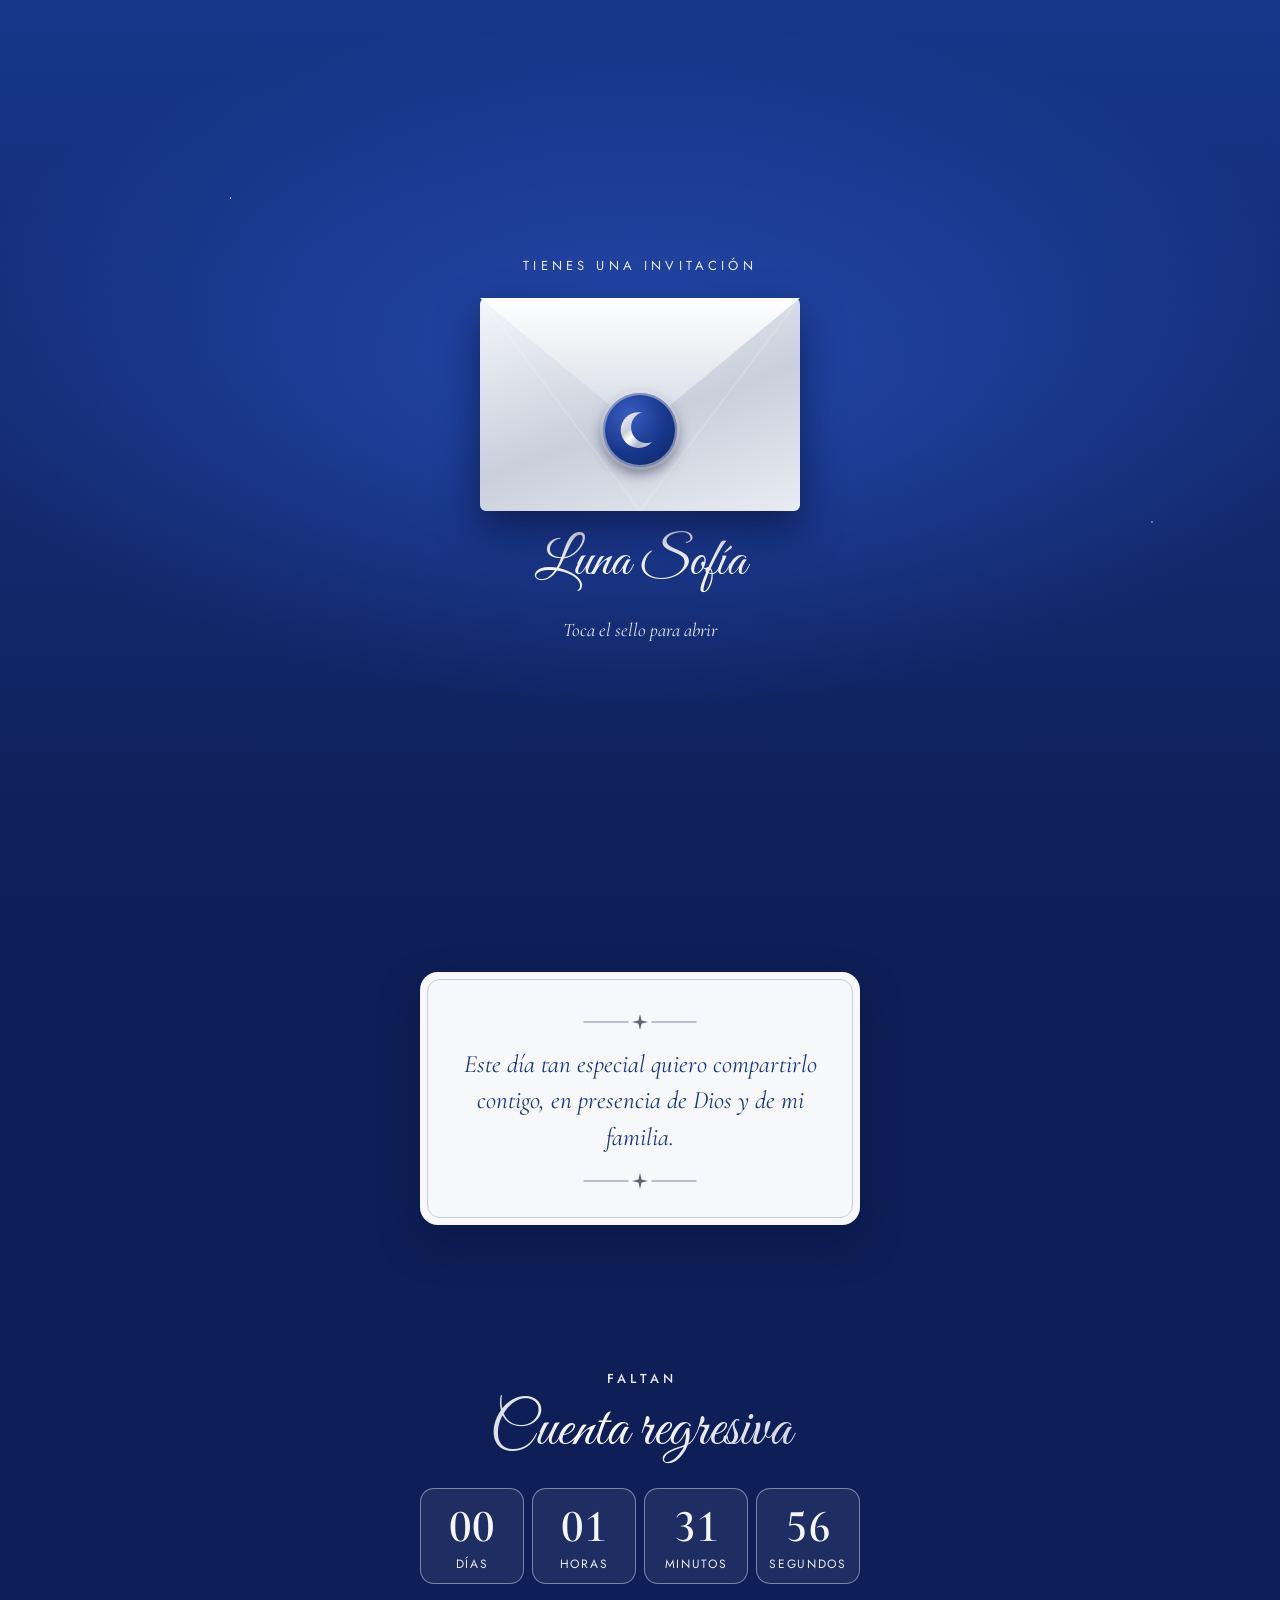
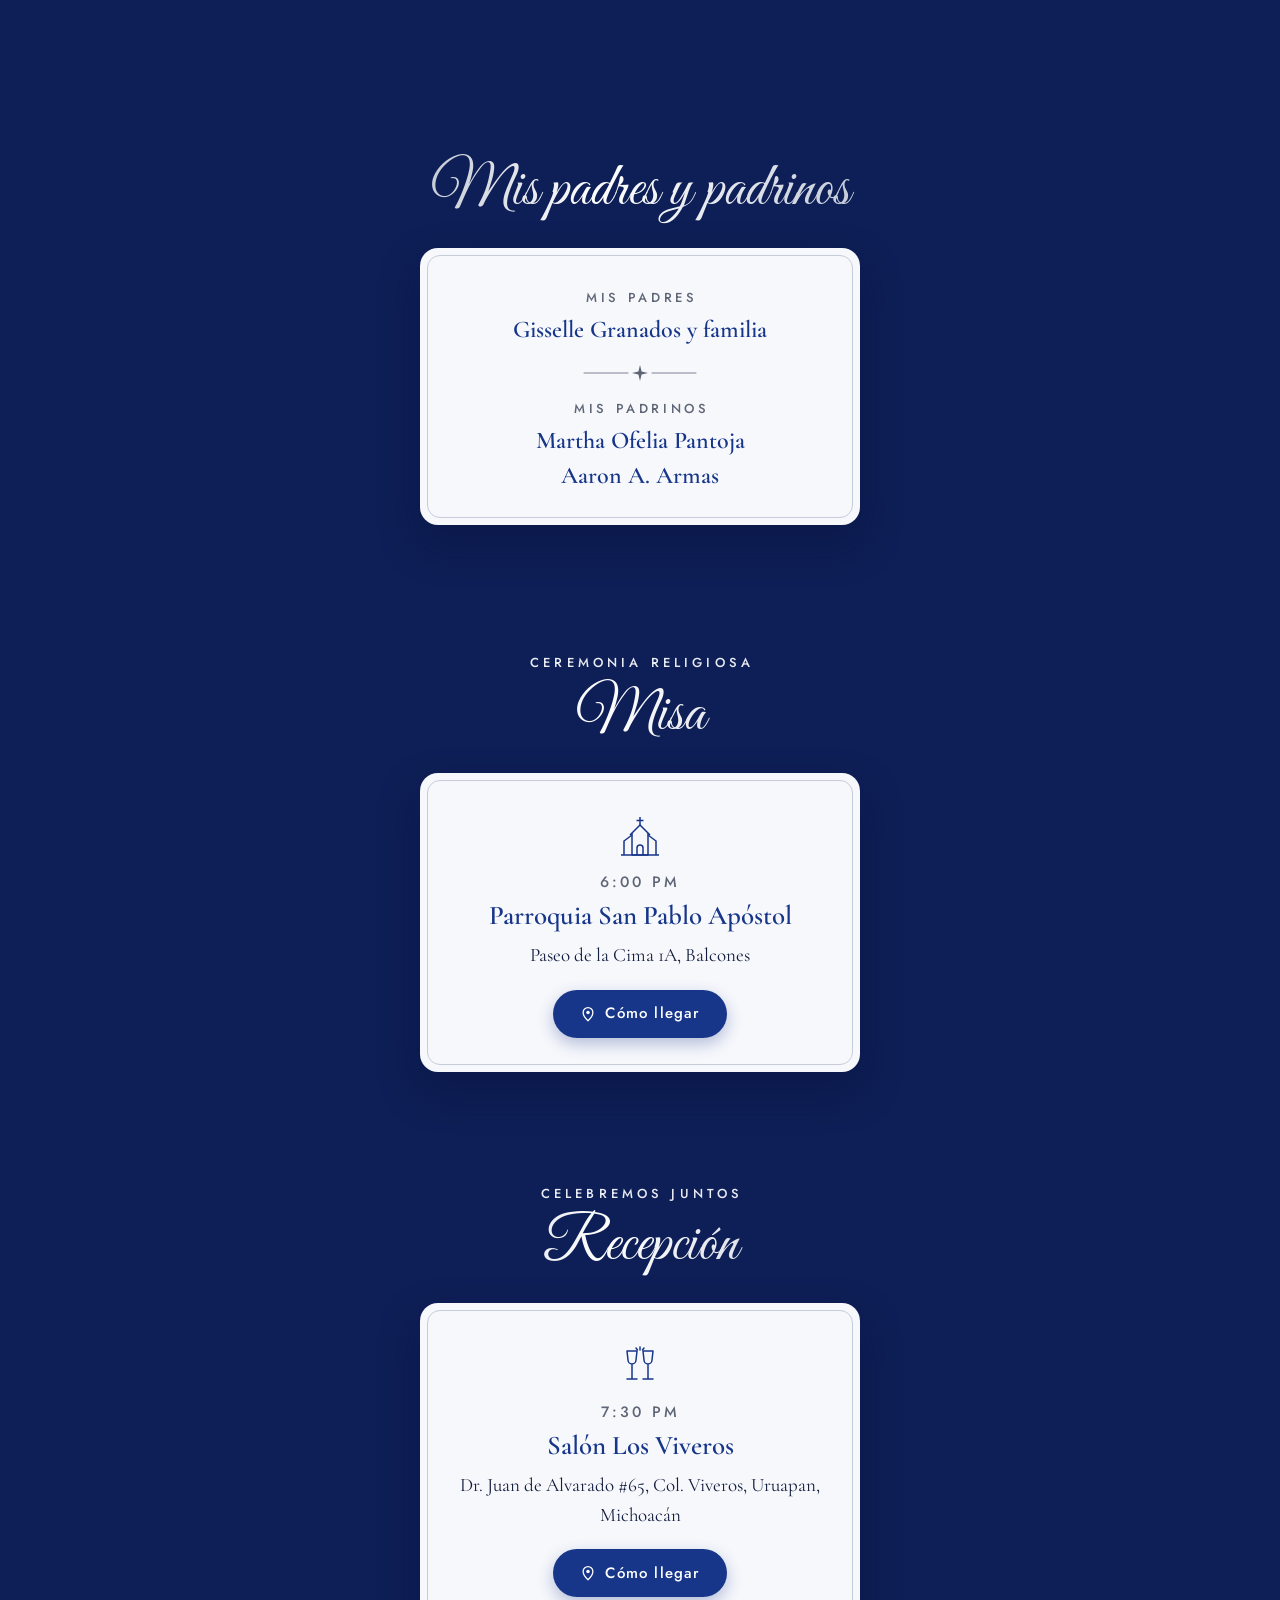
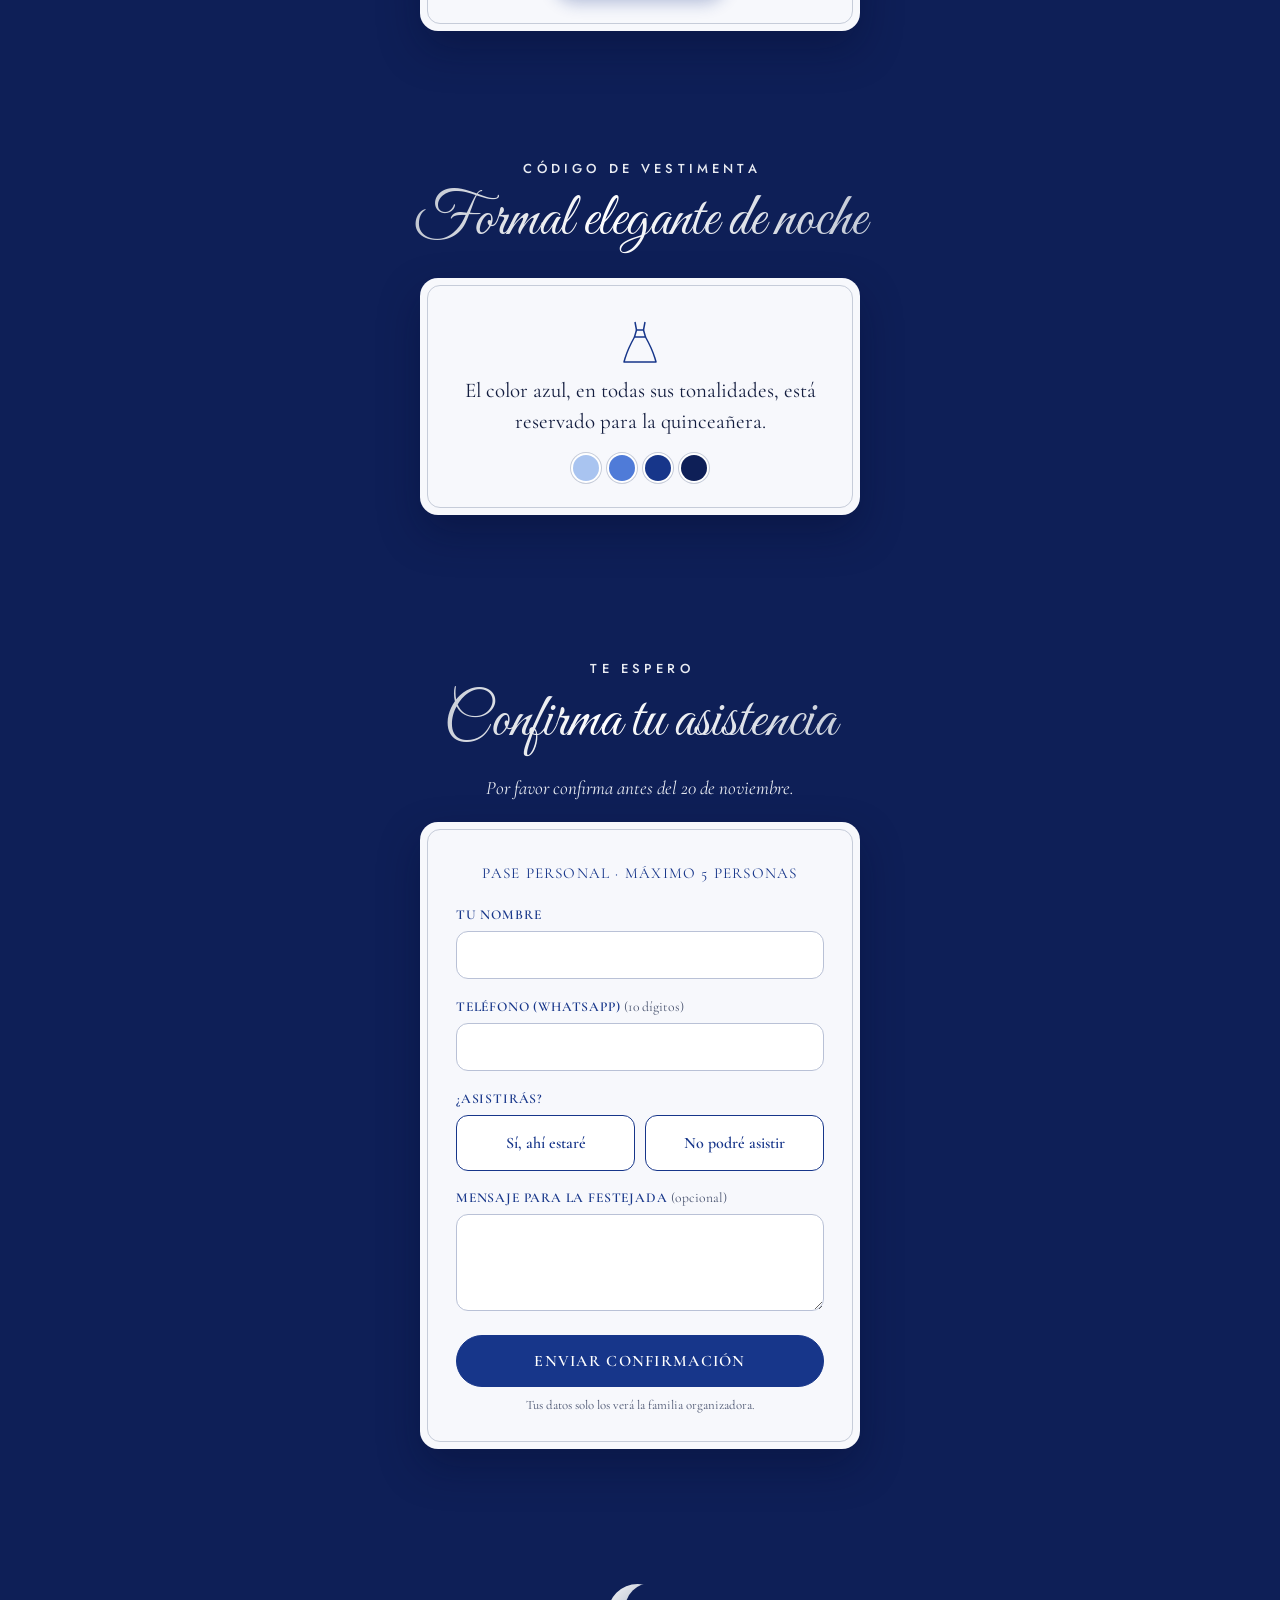
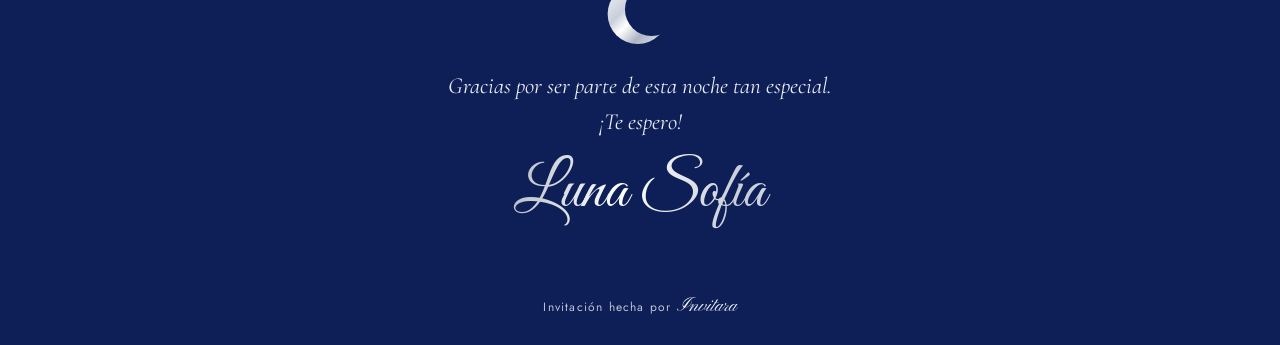
==== index.html @ 73075bc1 "Versión 1 de la invitación de XV de Luna Sofía (portada A · Luna creciente) Co-Authored-By: Claude O" ====
<!DOCTYPE html>
<html lang="es">
<head>
  <meta charset="UTF-8">
  <meta name="viewport" content="width=device-width, initial-scale=1.0, viewport-fit=cover">
  <title>Mis XV años · Luna Sofía</title>
  <meta name="robots" content="noindex, nofollow">
  <meta name="description" content="Estás invitado a celebrar conmigo · Sábado 5 de diciembre de 2026">
  <meta name="theme-color" content="#0E1F57">

  <!-- Vista previa al compartir (WhatsApp / Facebook) -->
  <meta property="og:type" content="website">
  <meta property="og:title" content="Mis XV años · Luna Sofía">
  <meta property="og:description" content="Estás invitado a celebrar conmigo · Sábado 5 de diciembre de 2026">
  <meta property="og:image" content="https://alex10ja1.github.io/xv-luna-sofia/vista-previa.jpg">
  <meta property="og:image:width" content="1200">
  <meta property="og:image:height" content="630">
  <meta property="og:url" content="https://alex10ja1.github.io/xv-luna-sofia/">
  <meta property="og:locale" content="es_MX">
  <meta name="twitter:card" content="summary_large_image">

  <link rel="icon" type="image/svg+xml" href="assets/img/favicon.svg">
  <link rel="preload" href="assets/fuentes/great-vibes-latin-400-normal.woff2" as="font" type="font/woff2" crossorigin>
  <link rel="preload" href="assets/fuentes/cormorant-garamond-latin-500-normal.woff2" as="font" type="font/woff2" crossorigin>
  <link rel="stylesheet" href="assets/css/estilos.css?v=1">
  <link rel="stylesheet" href="assets/css/confirmacion.css?v=1">
</head>
<body class="sobre-cerrado">

  <!-- Cielo: fondo fijo con estrellitas -->
  <div class="cielo" aria-hidden="true"></div>

  <!-- ============== 1. SOBRE DE APERTURA ============== -->
  <div class="sobre" id="sobre" role="dialog" aria-modal="true" aria-label="Invitación cerrada">
    <div class="sobre__destellos" aria-hidden="true"></div>
    <p class="sobre__para">Tienes una invitación</p>
    <button class="sobre__cuerpo" id="abrir-sobre" type="button" aria-label="Abrir la invitación">
      <span class="sobre__fondo" aria-hidden="true"></span>
      <span class="sobre__solapa" aria-hidden="true"></span>
      <span class="sobre__sello" aria-hidden="true">
        <svg viewBox="0 0 64 64"><use href="#icono-luna"/></svg>
      </span>
    </button>
    <p class="sobre__nombre">Luna Sofía</p>
    <p class="sobre__accion">Toca el sello para abrir</p>
  </div>

  <!-- Botón de música (solo aparece si existe musica/cancion.mp3) -->
  <button class="boton-musica" id="boton-musica" type="button" aria-label="Pausar música" hidden>
    <svg class="icono-nota" viewBox="0 0 24 24" aria-hidden="true"><path d="M9 18.5a2.5 2.5 0 1 1-2-2.45V5.5l11-2v12a2.5 2.5 0 1 1-2-2.45V7.1l-7 1.3v10.1z" fill="currentColor"/></svg>
    <svg class="icono-silencio" viewBox="0 0 24 24" aria-hidden="true"><path d="M4 4l16 16" stroke="currentColor" stroke-width="2" stroke-linecap="round"/></svg>
  </button>
  <audio id="audio" preload="none" loop></audio>

  <main>

    <!-- ============== 2. PORTADA ============== -->
    <section class="portada" id="portada" aria-label="Portada">
      <div class="portada__arco">
        <div class="portada__estrellas" aria-hidden="true">
          <i style="--x:12%;--y:8%;--t:9px;--d:0s"></i>
          <i style="--x:78%;--y:12%;--t:14px;--d:1.2s"></i>
          <i style="--x:84%;--y:18%;--t:18px;--d:2.4s"></i>
          <i style="--x:22%;--y:21%;--t:12px;--d:.6s"></i>
          <i style="--x:88%;--y:27%;--t:11px;--d:3s"></i>
          <i style="--x:70%;--y:32%;--t:13px;--d:1.8s"></i>
          <i style="--x:6%;--y:36%;--t:10px;--d:2.1s"></i>
          <i style="--x:19%;--y:44%;--t:12px;--d:.3s"></i>
          <i style="--x:88%;--y:56%;--t:11px;--d:2.7s"></i>
          <i style="--x:9%;--y:66%;--t:10px;--d:1.5s"></i>
          <i style="--x:91%;--y:72%;--t:15px;--d:.9s"></i>
          <i style="--x:86%;--y:77%;--t:10px;--d:3.3s"></i>
          <i style="--x:46%;--y:92%;--t:13px;--d:2s"></i>
        </div>

        <div class="portada__luna" aria-hidden="true">
          <span class="portada__halo"></span>
          <svg viewBox="0 0 64 64"><use href="#icono-luna"/></svg>
        </div>

        <p class="portada__etiqueta" data-config="portada.etiqueta">Mis XV años</p>
        <p class="portada__xv plata" data-config="portada.numero" aria-hidden="true">XV</p>
        <h1 class="portada__nombre plata" data-config="portada.nombre">Luna Sofía</h1>
        <span class="linea-plata" aria-hidden="true"></span>
        <p class="portada__fecha" data-config="portada.fechaTexto">Sábado 5 de diciembre · 2026</p>
        <p class="portada__ciudad" data-config="portada.ciudad">Uruapan, Michoacán</p>
      </div>
      <a class="portada__bajar" href="#frase" aria-label="Ver más">
        <svg viewBox="0 0 24 24" aria-hidden="true"><path d="M6 9l6 6 6-6" fill="none" stroke="currentColor" stroke-width="1.6" stroke-linecap="round"/></svg>
      </a>
    </section>

    <!-- ============== 3. FRASE ============== -->
    <section class="seccion" id="frase" aria-label="Frase">
      <div class="tarjeta tarjeta--frase revelar">
        <svg class="adorno" viewBox="0 0 120 20" aria-hidden="true"><use href="#adorno-linea"/></svg>
        <blockquote class="frase" data-config="frase">Este día tan especial quiero compartirlo contigo, en presencia de Dios y de mi familia.</blockquote>
        <svg class="adorno adorno--abajo" viewBox="0 0 120 20" aria-hidden="true"><use href="#adorno-linea"/></svg>
      </div>
    </section>

    <!-- ============== 4. CUENTA REGRESIVA ============== -->
    <section class="seccion" id="cuenta-regresiva" aria-labelledby="titulo-cuenta">
      <p class="seccion__etiqueta revelar">Faltan</p>
      <h2 class="seccion__titulo plata revelar" id="titulo-cuenta">Cuenta regresiva</h2>
      <div class="contador revelar" id="contador" role="timer" aria-live="off">
        <div class="contador__caja"><span class="contador__numero" id="c-dias">--</span><span class="contador__texto">días</span></div>
        <div class="contador__caja"><span class="contador__numero" id="c-horas">--</span><span class="contador__texto">horas</span></div>
        <div class="contador__caja"><span class="contador__numero" id="c-minutos">--</span><span class="contador__texto">minutos</span></div>
        <div class="contador__caja"><span class="contador__numero" id="c-segundos">--</span><span class="contador__texto">segundos</span></div>
      </div>
      <p class="contador__fin" id="contador-fin" data-config="cuentaRegresiva.textoTerminada" hidden>¡Hoy es el gran día!</p>
    </section>

    <!-- ============== 5. MIS PADRES Y PADRINOS ============== -->
    <section class="seccion" id="familia" aria-labelledby="titulo-familia">
      <p class="seccion__etiqueta revelar">Con la bendición de</p>
      <h2 class="seccion__titulo plata revelar" id="titulo-familia">Mis padres y padrinos</h2>
      <div class="tarjeta revelar">
        <h3 class="tarjeta__subtitulo">Mis padres</h3>
        <p class="tarjeta__nombre" data-config="familia.padres">Gisselle Granados y familia</p>
        <svg class="adorno adorno--chico" viewBox="0 0 120 20" aria-hidden="true"><use href="#adorno-linea"/></svg>
        <h3 class="tarjeta__subtitulo">Mis padrinos</h3>
        <ul class="tarjeta__lista" id="lista-padrinos">
          <li class="tarjeta__nombre">Martha Ofelia Pantoja</li>
          <li class="tarjeta__nombre">Aaron A. Armas</li>
        </ul>
      </div>
    </section>

    <!-- ============== 6. MISA ============== -->
    <section class="seccion" id="misa" aria-labelledby="titulo-misa">
      <p class="seccion__etiqueta revelar">Ceremonia religiosa</p>
      <h2 class="seccion__titulo plata revelar" id="titulo-misa" data-config="misa.titulo">Misa</h2>
      <div class="tarjeta tarjeta--lugar revelar">
        <svg class="tarjeta__icono" viewBox="0 0 48 48" aria-hidden="true"><use href="#icono-iglesia"/></svg>
        <p class="tarjeta__hora" data-config="misa.hora">6:00 pm</p>
        <h3 class="tarjeta__lugar" data-config="misa.lugar">Parroquia San Pablo Apóstol</h3>
        <p class="tarjeta__direccion" data-config="misa.direccion">Paseo de la Cima 1A, Balcones</p>
        <a class="boton" data-config="misa.mapa" data-config-attr="href" href="#" target="_blank" rel="noopener noreferrer">
          <svg viewBox="0 0 24 24" aria-hidden="true"><use href="#icono-mapa"/></svg>Cómo llegar
        </a>
      </div>
    </section>

    <!-- ============== 7. RECEPCIÓN ============== -->
    <section class="seccion" id="recepcion" aria-labelledby="titulo-recepcion">
      <p class="seccion__etiqueta revelar">Celebremos juntos</p>
      <h2 class="seccion__titulo plata revelar" id="titulo-recepcion" data-config="recepcion.titulo">Recepción</h2>
      <div class="tarjeta tarjeta--lugar revelar">
        <svg class="tarjeta__icono" viewBox="0 0 48 48" aria-hidden="true"><use href="#icono-copas"/></svg>
        <p class="tarjeta__hora" data-config="recepcion.hora">7:30 pm</p>
        <h3 class="tarjeta__lugar" data-config="recepcion.lugar">Salón Los Viveros</h3>
        <p class="tarjeta__direccion" data-config="recepcion.direccion">Dr. Juan de Alvarado #65, Col. Viveros, Uruapan, Michoacán</p>
        <a class="boton" data-config="recepcion.mapa" data-config-attr="href" href="#" target="_blank" rel="noopener noreferrer">
          <svg viewBox="0 0 24 24" aria-hidden="true"><use href="#icono-mapa"/></svg>Cómo llegar
        </a>
      </div>
    </section>

    <!-- ============== 8. CÓDIGO DE VESTIMENTA ============== -->
    <section class="seccion" id="vestimenta" aria-labelledby="titulo-vestimenta">
      <p class="seccion__etiqueta revelar">Código de vestimenta</p>
      <h2 class="seccion__titulo plata revelar" id="titulo-vestimenta" data-config="vestimenta.codigo">Formal elegante de noche</h2>
      <div class="tarjeta revelar">
        <svg class="tarjeta__icono" viewBox="0 0 48 48" aria-hidden="true"><use href="#icono-vestido"/></svg>
        <p class="tarjeta__texto" data-config="vestimenta.nota">El color azul, en todas sus tonalidades, está reservado para la quinceañera.</p>
        <div class="muestra-azul" aria-hidden="true"><i></i><i></i><i></i><i></i></div>
      </div>
    </section>

    <!-- ============== 9. GALERÍA (oculta hasta tener fotos) ============== -->
    <section class="seccion" id="galeria" aria-labelledby="titulo-galeria" hidden>
      <p class="seccion__etiqueta revelar">Momentos</p>
      <h2 class="seccion__titulo plata revelar" id="titulo-galeria">Mi galería</h2>
      <div class="galeria" id="galeria-fotos"></div>
    </section>

    <!-- ============== 10. MESA DE REGALOS (oculta hasta tener datos) ============== -->
    <section class="seccion" id="regalos" aria-labelledby="titulo-regalos" hidden>
      <p class="seccion__etiqueta revelar">Un detalle</p>
      <h2 class="seccion__titulo plata revelar" id="titulo-regalos">Mesa de regalos</h2>
      <div class="tarjeta revelar">
        <svg class="tarjeta__icono" viewBox="0 0 48 48" aria-hidden="true"><use href="#icono-regalo"/></svg>
        <p class="tarjeta__texto" data-config="mesaRegalos.texto"></p>
        <h3 class="tarjeta__lugar" data-config="mesaRegalos.tienda"></h3>
        <p class="tarjeta__direccion" id="regalos-evento" hidden>Número de evento: <strong data-config="mesaRegalos.numeroEvento"></strong></p>
        <a class="boton" id="regalos-enlace" href="#" target="_blank" rel="noopener noreferrer">Ver mesa de regalos</a>
      </div>
    </section>

    <!-- ============== 11. CONFIRMA TU ASISTENCIA ============== -->
    <section class="seccion" id="confirmacion" aria-labelledby="titulo-confirmacion">
      <p class="seccion__etiqueta revelar">Te espero</p>
      <h2 class="seccion__titulo plata revelar" id="titulo-confirmacion">Confirma tu asistencia</h2>
      <p class="seccion__nota revelar" id="nota-fecha-limite">Por favor confirma antes del 20 de noviembre.</p>
      <div class="tarjeta tarjeta--formulario revelar" data-confirmacion-formulario></div>
    </section>

    <!-- ============== 12. CIERRE ============== -->
    <section class="cierre" id="cierre" aria-label="Agradecimiento">
      <div class="cierre__luna" aria-hidden="true"><svg viewBox="0 0 64 64"><use href="#icono-luna"/></svg></div>
      <p class="cierre__frase revelar" data-config="cierre.frase">Gracias por ser parte de esta noche tan especial. ¡Te espero!</p>
      <p class="cierre__firma plata revelar" data-config="cierre.firma">Luna Sofía</p>
    </section>
  </main>

  <footer class="pie">Invitación hecha por <span class="pie__marca">Invitara</span></footer>

  <!-- Visor de fotos -->
  <div class="visor" id="visor" role="dialog" aria-modal="true" aria-label="Foto ampliada" hidden>
    <button class="visor__boton visor__cerrar" id="visor-cerrar" type="button" aria-label="Cerrar">×</button>
    <button class="visor__boton visor__anterior" id="visor-anterior" type="button" aria-label="Foto anterior">‹</button>
    <img class="visor__img" id="visor-img" src="data:," alt="">
    <button class="visor__boton visor__siguiente" id="visor-siguiente" type="button" aria-label="Foto siguiente">›</button>
    <p class="visor__contador" id="visor-contador"></p>
  </div>

  <!-- Íconos y adornos (se reutilizan con <use>) -->
  <svg width="0" height="0" style="position:absolute" aria-hidden="true">
    <defs>
      <linearGradient id="grad-plata" x1="0" y1="0" x2="1" y2="1">
        <stop offset="0" stop-color="#F7F8FB"/>
        <stop offset=".35" stop-color="#C9CED9"/>
        <stop offset=".5" stop-color="#FFFFFF"/>
        <stop offset=".7" stop-color="#AEB5C3"/>
        <stop offset="1" stop-color="#E8EBF1"/>
      </linearGradient>
      <mask id="mascara-luna">
        <rect width="64" height="64" fill="#fff"/>
        <circle cx="42" cy="28" r="23" fill="#000"/>
      </mask>
      <symbol id="icono-luna" viewBox="0 0 64 64">
        <circle cx="30" cy="32" r="26" fill="url(#grad-plata)" mask="url(#mascara-luna)"/>
      </symbol>
      <symbol id="adorno-linea" viewBox="0 0 120 20">
        <path d="M4 10h44M72 10h44" stroke="currentColor" stroke-width=".8" stroke-linecap="round"/>
        <path d="M60 2l1.6 6.4L68 10l-6.4 1.6L60 18l-1.6-6.4L52 10l6.4-1.6z" fill="currentColor"/>
      </symbol>
      <symbol id="icono-mapa" viewBox="0 0 24 24">
        <path d="M12 21s-6.5-6.1-6.5-11A6.5 6.5 0 0 1 18.5 10c0 4.9-6.5 11-6.5 11z" fill="none" stroke="currentColor" stroke-width="1.7"/>
        <circle cx="12" cy="10" r="2.3" fill="currentColor"/>
      </symbol>
      <symbol id="icono-iglesia" viewBox="0 0 48 48">
        <g fill="none" stroke="currentColor" stroke-width="1.5" stroke-linejoin="round">
          <path d="M24 4v8M20.5 7.5h7"/>
          <path d="M14 22l10-10 10 10"/>
          <path d="M16 20v22h16V20"/>
          <path d="M8 42V28l8-6M40 42V28l-8-6"/>
          <path d="M21 42v-7a3 3 0 0 1 6 0v7"/>
          <path d="M5 42h38"/>
        </g>
      </symbol>
      <symbol id="icono-copas" viewBox="0 0 48 48">
        <g fill="none" stroke="currentColor" stroke-width="1.5" stroke-linecap="round" stroke-linejoin="round">
          <path d="M11 8h10l-1 9a4 4 0 0 1-8 0zM16 21v15M11 36h10"/>
          <path d="M27 8h10l-1 9a4 4 0 0 1-8 0zM32 21v15M27 36h10"/>
          <path d="M24 4v3M20 5l1.5 2M28 5l-1.5 2"/>
        </g>
      </symbol>
      <symbol id="icono-vestido" viewBox="0 0 48 48">
        <g fill="none" stroke="currentColor" stroke-width="1.5" stroke-linejoin="round">
          <path d="M19 4l1.5 8M29 4l-1.5 8"/>
          <path d="M20.5 12h7l2 7h-11z"/>
          <path d="M18.5 19C14 27 10 36 8 44h32c-2-8-6-17-10.5-25"/>
        </g>
      </symbol>
      <symbol id="icono-regalo" viewBox="0 0 48 48">
        <g fill="none" stroke="currentColor" stroke-width="1.5" stroke-linejoin="round">
          <rect x="8" y="18" width="32" height="8"/>
          <path d="M11 26v16h26V26M24 18v24"/>
          <path d="M24 18c-3-6-10-8-10-3s7 3 10 3c3 0 10 2 10-3s-7-3-10 3z"/>
        </g>
      </symbol>
    </defs>
  </svg>

  <script src="assets/js/validacion.js?v=1"></script>
  <script src="assets/js/confirmacion.js?v=1"></script>
  <script src="assets/js/invitacion.js?v=1"></script>
</body>
</html>
---- assets/css/estilos.css ----
/* ==========================================================================
   ESTILOS.CSS — XV Luna Sofía · Portada A (Luna creciente)
   Primero celular (390 px). Colores en variables: el módulo de
   confirmación (confirmacion.css) lee las de "Confirmación".
   ========================================================================== */

/* ---------- Tipografías (incluidas en el repositorio) ---------- */
@font-face { font-family: 'Great Vibes'; src: url('../fuentes/great-vibes-latin-400-normal.woff2') format('woff2'); font-weight: 400; font-display: swap; }
@font-face { font-family: 'Cormorant Garamond'; src: url('../fuentes/cormorant-garamond-latin-400-normal.woff2') format('woff2'); font-weight: 400; font-display: swap; }
@font-face { font-family: 'Cormorant Garamond'; src: url('../fuentes/cormorant-garamond-latin-500-normal.woff2') format('woff2'); font-weight: 500; font-display: swap; }
@font-face { font-family: 'Cormorant Garamond'; src: url('../fuentes/cormorant-garamond-latin-600-normal.woff2') format('woff2'); font-weight: 600 700; font-display: swap; }
@font-face { font-family: 'Cormorant Garamond'; src: url('../fuentes/cormorant-garamond-latin-400-italic.woff2') format('woff2'); font-weight: 400; font-style: italic; font-display: swap; }
@font-face { font-family: 'Jost'; src: url('../fuentes/jost-latin-400-normal.woff2') format('woff2'); font-weight: 400; font-display: swap; }
@font-face { font-family: 'Jost'; src: url('../fuentes/jost-latin-500-normal.woff2') format('woff2'); font-weight: 500 600; font-display: swap; }
@font-face { font-family: 'Pinyon Script'; src: url('../fuentes/pinyon-script-latin-400-normal.woff2') format('woff2'); font-weight: 400; font-display: swap; }

:root {
  /* Paleta de la portada A */
  --azul-noche: #0E1F57;
  --azul-rey: #17368A;
  --azul-brillo: #3D5FBF;
  --plata-claro: #E9ECF3;   /* texto sobre azul */
  --plata: #C3C9D6;
  --plata-oscuro: #5E6676;  /* plata sobre fondos claros (contraste 5.6:1) */
  --perla: #F7F8FC;         /* tarjetas */
  --tinta: #131D3F;

  --degradado-plata: linear-gradient(100deg, #AEB5C3 0%, #FFFFFF 20%, #C6CCD8 40%, #F5F7FA 58%, #A7AEBD 80%, #E6E9F0 100%);

  --fuente-script: 'Great Vibes', 'Brush Script MT', cursive;
  --fuente-serif: 'Cormorant Garamond', Georgia, 'Times New Roman', serif;
  --fuente-sans: 'Jost', 'Segoe UI', system-ui, sans-serif;

  /* Confirmación (los lee confirmacion.css) */
  --color-principal: var(--azul-rey);
  --color-sobre-principal: #FFFFFF;
  --color-texto: var(--tinta);
  --color-texto-suave: #4A5470;
  --color-fondo-campo: #FFFFFF;
  --color-borde: #B9C1D6;
  --color-error: #B3261E;
  --color-exito: #22704A;
  --fuente-cuerpo: var(--fuente-serif);
  --radio-campo: 12px;
}

*, *::before, *::after { box-sizing: border-box; }
[hidden] { display: none !important; }

html { scroll-behavior: smooth; -webkit-text-size-adjust: 100%; }

body {
  margin: 0;
  min-height: 100vh;
  background: var(--azul-noche);
  color: var(--plata-claro);
  font-family: var(--fuente-serif);
  font-size: 19px;
  line-height: 1.55;
  -webkit-font-smoothing: antialiased;
  overflow-x: hidden;
}
body.sobre-cerrado { overflow: hidden; }

img { max-width: 100%; display: block; }
a { color: inherit; }
h1, h2, h3, p { margin: 0; }

/* ---------- Cielo de fondo (fijo, sin imágenes) ---------- */
.cielo {
  position: fixed;
  inset: 0;
  z-index: -1;
  background:
    radial-gradient(1.2px 1.2px at 12% 18%, rgba(255,255,255,.75) 50%, transparent 51%),
    radial-gradient(1px 1px at 72% 9%, rgba(255,255,255,.6) 50%, transparent 51%),
    radial-gradient(1.4px 1.4px at 86% 44%, rgba(255,255,255,.7) 50%, transparent 51%),
    radial-gradient(1px 1px at 33% 61%, rgba(255,255,255,.55) 50%, transparent 51%),
    radial-gradient(1.2px 1.2px at 58% 78%, rgba(255,255,255,.6) 50%, transparent 51%),
    radial-gradient(1px 1px at 8% 88%, rgba(255,255,255,.55) 50%, transparent 51%),
    radial-gradient(1px 1px at 92% 92%, rgba(255,255,255,.5) 50%, transparent 51%),
    radial-gradient(1.3px 1.3px at 45% 32%, rgba(255,255,255,.5) 50%, transparent 51%),
    radial-gradient(1px 1px at 24% 40%, rgba(255,255,255,.45) 50%, transparent 51%),
    radial-gradient(1px 1px at 66% 54%, rgba(255,255,255,.45) 50%, transparent 51%),
    radial-gradient(ellipse 90% 60% at 50% 20%, #2246A8 0%, transparent 70%),
    linear-gradient(180deg, var(--azul-rey) 0%, #13307D 45%, var(--azul-noche) 100%);
  background-size: 260px 260px, 310px 310px, 280px 280px, 240px 240px, 330px 330px, 290px 290px, 350px 350px, 270px 270px, 230px 230px, 300px 300px, 100% 100%, 100% 100%;
}

/* ---------- Texto plateado en degradado (solo sobre azul) ---------- */
.plata {
  background: var(--degradado-plata);
  background-size: 220% 100%;
  -webkit-background-clip: text;
  background-clip: text;
  color: transparent;
  animation: brillo-plata 9s ease-in-out infinite alternate;
}
@keyframes brillo-plata {
  from { background-position: 0% 50%; }
  to   { background-position: 100% 50%; }
}

.linea-plata {
  display: block;
  width: 150px;
  height: 1px;
  margin: 14px auto 16px;
  background: linear-gradient(90deg, transparent, var(--plata) 30%, #fff 50%, var(--plata) 70%, transparent);
}

/* ==========================================================================
   1. SOBRE DE APERTURA
   ========================================================================== */
.sobre {
  position: fixed;
  inset: 0;
  z-index: 100;
  display: flex;
  flex-direction: column;
  align-items: center;
  justify-content: center;
  gap: 22px;
  padding: 24px 16px;
  background:
    radial-gradient(ellipse 80% 55% at 50% 40%, #2448AC 0%, transparent 70%),
    linear-gradient(180deg, var(--azul-rey), var(--azul-noche));
  text-align: center;
  transition: opacity .9s ease .7s, visibility 0s linear 1.6s;
}
.sobre.abierto { opacity: 0; visibility: hidden; pointer-events: none; }

.sobre__para {
  font-family: var(--fuente-sans);
  font-size: 13px;
  letter-spacing: .32em;
  text-transform: uppercase;
  color: var(--plata-claro);
}
.sobre__nombre {
  font-family: var(--fuente-script);
  font-size: 54px;
  line-height: 1.1;
  color: #F2F4F8;
}
.sobre__accion {
  font-family: var(--fuente-serif);
  font-style: italic;
  font-size: 19px;
  color: var(--plata-claro);
  animation: latido 2.4s ease-in-out infinite;
}
@keyframes latido { 50% { opacity: .55; } }

.sobre__cuerpo {
  position: relative;
  width: min(82vw, 320px);
  aspect-ratio: 3 / 2;
  padding: 0;
  border: 0;
  background: none;
  cursor: pointer;
  perspective: 900px;
  -webkit-tap-highlight-color: transparent;
}
.sobre__cuerpo:focus-visible { outline: 2px solid #fff; outline-offset: 8px; border-radius: 6px; }

.sobre__fondo {
  position: absolute;
  inset: 0;
  border-radius: 6px;
  background:
    linear-gradient(to top right, transparent 49.6%, rgba(255,255,255,.22) 50%, transparent 50.6%) left / 50% 100% no-repeat,
    linear-gradient(to top left, transparent 49.6%, rgba(255,255,255,.22) 50%, transparent 50.6%) right / 50% 100% no-repeat,
    linear-gradient(160deg, #F4F6FA, #C9CFDB 55%, #E9ECF2);
  box-shadow: 0 18px 40px rgba(4, 10, 40, .55);
}
.sobre__solapa {
  position: absolute;
  inset: 0 0 auto 0;
  height: 62%;
  transform-origin: top center;
  clip-path: polygon(0 0, 100% 0, 50% 100%);
  background: linear-gradient(180deg, #FFFFFF, #D3D8E2);
  filter: drop-shadow(0 2px 2px rgba(0,0,0,.2));
  transition: transform .8s cubic-bezier(.5,.05,.3,1);
  z-index: 2;
}
.sobre.abierto .sobre__solapa { transform: rotateX(180deg); }

.sobre__sello {
  position: absolute;
  left: 50%;
  top: 62%;
  z-index: 3;
  width: 74px;
  height: 74px;
  margin: -37px 0 0 -37px;
  border-radius: 50%;
  display: grid;
  place-items: center;
  background: radial-gradient(circle at 35% 30%, #3A5CC0, var(--azul-rey) 55%, #0F2462);
  box-shadow: 0 0 0 3px rgba(255,255,255,.18), 0 6px 14px rgba(5,12,45,.5), inset 0 0 0 2px rgba(200,207,220,.55);
  transition: transform .5s ease, opacity .4s ease;
}
.sobre__sello svg { width: 44px; height: 44px; }
.sobre.abierto .sobre__sello { transform: scale(.6); opacity: 0; }

.sobre__destellos {
  position: absolute;
  inset: 0;
  pointer-events: none;
  background:
    radial-gradient(1.5px 1.5px at 18% 22%, #fff 50%, transparent 51%),
    radial-gradient(1px 1px at 80% 16%, #fff 50%, transparent 51%),
    radial-gradient(1.2px 1.2px at 70% 80%, #fff 50%, transparent 51%),
    radial-gradient(1px 1px at 26% 74%, #fff 50%, transparent 51%),
    radial-gradient(1.4px 1.4px at 90% 58%, #fff 50%, transparent 51%),
    radial-gradient(1px 1px at 10% 48%, #fff 50%, transparent 51%);
  opacity: .7;
  animation: titilar 4s ease-in-out infinite;
}

/* ==========================================================================
   Botón de música
   ========================================================================== */
.boton-musica {
  position: fixed;
  right: 14px;
  bottom: calc(14px + env(safe-area-inset-bottom, 0px));
  z-index: 50;
  width: 48px;
  height: 48px;
  border-radius: 50%;
  border: 1px solid rgba(233,236,243,.55);
  background: rgba(14, 31, 87, .82);
  color: var(--plata-claro);
  display: grid;
  place-items: center;
  cursor: pointer;
  box-shadow: 0 4px 14px rgba(0,0,0,.3);
}
.boton-musica svg { grid-area: 1 / 1; width: 22px; height: 22px; }
.boton-musica .icono-silencio { display: none; }
.boton-musica.pausado .icono-silencio { display: block; }
.boton-musica:not(.pausado) .icono-nota { animation: girar-suave 3s ease-in-out infinite; }
@keyframes girar-suave { 50% { transform: rotate(-10deg) scale(1.06); } }

/* ==========================================================================
   2. PORTADA
   ========================================================================== */
.portada {
  position: relative;
  min-height: 100vh;
  min-height: 100svh;
  display: flex;
  flex-direction: column;
  align-items: center;
  justify-content: center;
  padding: 28px 16px 64px;
  text-align: center;
}
.portada__arco {
  position: relative;
  width: 100%;
  max-width: 400px;
  padding: 76px 18px 56px;
  border: 1px solid rgba(214, 220, 232, .55);
  border-radius: 50% 50% 14px 14px / calc(min(100vw - 32px, 400px) / 2) calc(min(100vw - 32px, 400px) / 2) 14px 14px;
}
.portada__arco::before {
  content: '';
  position: absolute;
  inset: 7px;
  border: 1px solid rgba(214, 220, 232, .28);
  border-radius: inherit;
  pointer-events: none;
}

.portada__luna {
  position: relative;
  width: 172px;
  height: 172px;
  margin: 0 auto 26px;
}
.portada__luna svg { position: relative; width: 100%; height: 100%; filter: drop-shadow(0 0 10px rgba(255,255,255,.25)); }
.portada__halo {
  position: absolute;
  inset: -40px;
  border-radius: 50%;
  background: radial-gradient(circle at 56% 48%, rgba(140, 165, 230, .55), rgba(61, 95, 191, .25) 45%, transparent 70%);
  animation: respirar 7s ease-in-out infinite;
}
@keyframes respirar { 50% { opacity: .6; transform: scale(.94); } }

.portada__etiqueta {
  font-family: var(--fuente-sans);
  font-size: 14px;
  font-weight: 500;
  letter-spacing: .42em;
  padding-left: .42em;
  text-transform: uppercase;
  color: var(--plata-claro);
}
.portada__xv {
  font-family: var(--fuente-serif);
  font-weight: 500;
  font-size: 84px;
  line-height: 1;
  margin-top: 8px;
  letter-spacing: .04em;
}
.portada__nombre {
  font-family: var(--fuente-script);
  font-weight: 400;
  font-size: clamp(58px, 17vw, 80px);
  line-height: 1.25;
  padding: 0 .12em;
  margin-top: 2px;
}
.portada__fecha {
  font-family: var(--fuente-serif);
  font-weight: 600;
  font-size: 23px;
  color: #F4F6FA;
}
.portada__ciudad {
  margin-top: 6px;
  font-style: italic;
  font-size: 20px;
  color: var(--plata-claro);
}
.portada__bajar {
  position: absolute;
  bottom: 14px;
  left: 50%;
  width: 40px;
  height: 40px;
  margin-left: -20px;
  color: var(--plata-claro);
  animation: flotar 2.6s ease-in-out infinite;
}
@keyframes flotar { 50% { transform: translateY(6px); } }

/* Estrellitas de cuatro puntas que titilan */
.portada__estrellas { position: absolute; inset: 0; pointer-events: none; }
.portada__estrellas i {
  position: absolute;
  left: var(--x);
  top: var(--y);
  width: var(--t);
  height: var(--t);
  background: #E4E8F1;
  clip-path: polygon(50% 0, 61% 39%, 100% 50%, 61% 61%, 50% 100%, 39% 61%, 0 50%, 39% 39%);
  animation: titilar 3.6s ease-in-out var(--d) infinite;
}
@keyframes titilar {
  0%, 100% { opacity: .9; transform: scale(1); }
  50% { opacity: .3; transform: scale(.7); }
}

/* Entrada de la portada al abrir el sobre */
.sobre-cerrado .portada__arco > *:not(.portada__estrellas) { opacity: 0; transform: translateY(14px); }
.portada__arco > * { transition: opacity 1.1s ease, transform 1.1s ease; }
.portada__arco > :nth-child(2) { transition-delay: .9s; }
.portada__arco > :nth-child(3) { transition-delay: 1.15s; }
.portada__arco > :nth-child(4) { transition-delay: 1.3s; }
.portada__arco > :nth-child(5) { transition-delay: 1.45s; }
.portada__arco > :nth-child(n+6) { transition-delay: 1.65s; }

/* ==========================================================================
   Secciones y tarjetas
   ========================================================================== */
.seccion {
  padding: 56px 16px;
  text-align: center;
}
.seccion__etiqueta {
  font-family: var(--fuente-sans);
  font-size: 13px;
  font-weight: 500;
  letter-spacing: .32em;
  padding-left: .32em;
  text-transform: uppercase;
  color: var(--plata-claro);
}
.seccion__titulo {
  font-family: var(--fuente-script);
  font-weight: 400;
  font-size: 50px;
  line-height: 1.25;
  margin: 4px auto 20px;
  padding: 0 .15em;
  max-width: 560px;
}
.seccion__nota {
  margin: -6px auto 20px;
  max-width: 420px;
  font-style: italic;
  font-size: 19px;
  color: var(--plata-claro);
}

.tarjeta {
  position: relative;
  max-width: 440px;
  margin: 0 auto;
  padding: 34px 22px 30px;
  border-radius: 18px;
  background: var(--perla);
  color: var(--tinta);
  box-shadow: 0 18px 40px rgba(5, 12, 45, .35);
}
.tarjeta::before {
  content: '';
  position: absolute;
  inset: 7px;
  border: 1px solid #C6CCD9;
  border-radius: 13px;
  pointer-events: none;
}
.tarjeta__icono { width: 48px; height: 48px; margin: 0 auto 10px; color: var(--azul-rey); display: block; }
.tarjeta__subtitulo {
  font-family: var(--fuente-sans);
  font-size: 13px;
  font-weight: 500;
  letter-spacing: .28em;
  padding-left: .28em;
  text-transform: uppercase;
  color: var(--plata-oscuro);
  margin-bottom: 6px;
}
.tarjeta__nombre {
  font-size: 24px;
  font-weight: 600;
  line-height: 1.3;
  color: var(--azul-rey);
}
.tarjeta__lista { list-style: none; margin: 0; padding: 0; display: grid; gap: 4px; }
.tarjeta__hora {
  font-family: var(--fuente-sans);
  font-size: 15px;
  font-weight: 500;
  letter-spacing: .2em;
  text-transform: uppercase;
  color: var(--plata-oscuro);
}
.tarjeta__lugar {
  margin-top: 6px;
  font-size: 27px;
  font-weight: 600;
  line-height: 1.2;
  color: var(--azul-rey);
}
.tarjeta__direccion { margin-top: 8px; font-size: 19px; color: var(--tinta); }
.tarjeta__texto { font-size: 21px; line-height: 1.45; color: var(--tinta); }
.tarjeta--formulario { padding: 30px 18px 26px; }

.adorno { display: block; width: 120px; height: 20px; margin: 0 auto 14px; color: var(--plata-oscuro); }
.adorno--abajo { margin: 16px auto 0; }
.adorno--chico { margin: 18px auto 16px; }

.frase {
  margin: 0;
  font-style: italic;
  font-size: 25px;
  line-height: 1.45;
  color: var(--azul-rey);
}

/* Botón (Cómo llegar, mesa de regalos) */
.boton {
  display: inline-flex;
  align-items: center;
  justify-content: center;
  gap: 8px;
  min-height: 48px;
  margin-top: 20px;
  padding: 10px 26px;
  border-radius: 999px;
  background: var(--azul-rey);
  color: #fff;
  font-family: var(--fuente-sans);
  font-size: 15px;
  font-weight: 500;
  letter-spacing: .08em;
  text-decoration: none;
  box-shadow: 0 6px 16px rgba(23, 54, 138, .3);
  transition: background .2s ease, transform .2s ease;
}
.boton svg { width: 18px; height: 18px; }
.boton:hover { background: #1F45A8; }
.boton:active { transform: scale(.97); }
.boton:focus-visible { outline: 3px solid var(--azul-brillo); outline-offset: 3px; }

/* Muestra de tonos de azul reservados */
.muestra-azul { display: flex; justify-content: center; gap: 10px; margin-top: 18px; }
.muestra-azul i { width: 26px; height: 26px; border-radius: 50%; box-shadow: 0 0 0 2px #fff, 0 0 0 3px #C6CCD9; }
.muestra-azul i:nth-child(1) { background: #A9C4F0; }
.muestra-azul i:nth-child(2) { background: #4F7BD8; }
.muestra-azul i:nth-child(3) { background: var(--azul-rey); }
.muestra-azul i:nth-child(4) { background: var(--azul-noche); }

/* ---------- Cuenta regresiva ---------- */
.contador {
  display: grid;
  grid-template-columns: repeat(4, 1fr);
  gap: 8px;
  max-width: 440px;
  margin: 0 auto;
}
.contador__caja {
  padding: 14px 2px 10px;
  border: 1px solid rgba(214, 220, 232, .5);
  border-radius: 14px;
  background: rgba(255, 255, 255, .07);
}
.contador__numero {
  display: block;
  font-size: 38px;
  font-weight: 600;
  line-height: 1;
  color: #F4F6FA;
  font-variant-numeric: lining-nums tabular-nums;
}
.contador__texto {
  display: block;
  margin-top: 6px;
  font-family: var(--fuente-sans);
  font-size: 11px;
  letter-spacing: .14em;
  text-transform: uppercase;
  color: var(--plata-claro);
}
.contador__fin { font-size: 28px; font-style: italic; color: #F4F6FA; }

/* ---------- Galería ---------- */
.galeria {
  display: grid;
  grid-template-columns: repeat(2, 1fr);
  gap: 12px;
  max-width: 560px;
  margin: 0 auto;
}
.galeria__foto {
  position: relative;
  padding: 6px;
  border: 0;
  border-radius: 14px;
  background: linear-gradient(145deg, #F4F6FA, #AEB5C3 50%, #E6E9F0);
  cursor: zoom-in;
  aspect-ratio: 3 / 4;
  box-shadow: 0 10px 24px rgba(5, 12, 45, .35);
}
.galeria__foto img {
  width: 100%;
  height: 100%;
  object-fit: cover;
  border-radius: 9px;
  background: #24418F;
}
.galeria__foto:focus-visible { outline: 3px solid #fff; outline-offset: 3px; }
.galeria__foto--ancha { grid-column: 1 / -1; aspect-ratio: 4 / 3; }

.visor {
  position: fixed;
  inset: 0;
  z-index: 200;
  display: flex;
  align-items: center;
  justify-content: center;
  padding: 56px 12px;
  background: rgba(6, 13, 40, .94);
}
.visor__img { max-width: 100%; max-height: 100%; border-radius: 10px; box-shadow: 0 0 0 4px rgba(233,236,243,.7); object-fit: contain; }
.visor__boton {
  position: absolute;
  width: 48px;
  height: 48px;
  border: 1px solid rgba(233,236,243,.5);
  border-radius: 50%;
  background: rgba(14, 31, 87, .8);
  color: #fff;
  font-size: 30px;
  line-height: 1;
  cursor: pointer;
}
.visor__cerrar { top: 10px; right: 10px; }
.visor__anterior { left: 8px; top: 50%; margin-top: -24px; }
.visor__siguiente { right: 8px; top: 50%; margin-top: -24px; }
.visor__contador {
  position: absolute;
  bottom: calc(16px + env(safe-area-inset-bottom, 0px));
  left: 0; right: 0;
  font-family: var(--fuente-sans);
  font-size: 14px;
  letter-spacing: .15em;
  color: var(--plata-claro);
}

/* ---------- Cierre y pie ---------- */
.cierre { padding: 56px 16px 40px; text-align: center; }
.cierre__luna { width: 74px; height: 74px; margin: 0 auto 18px; }
.cierre__luna svg { width: 100%; height: 100%; }
.cierre__frase { max-width: 400px; margin: 0 auto; font-style: italic; font-size: 23px; color: var(--plata-claro); }
.cierre__firma { font-family: var(--fuente-script); font-size: 64px; line-height: 1.3; margin-top: 10px; padding: 0 .15em; display: inline-block; }

.pie {
  padding: 18px 16px calc(24px + env(safe-area-inset-bottom, 0px));
  text-align: center;
  font-family: var(--fuente-sans);
  font-size: 12px;
  letter-spacing: .1em;
  color: rgba(233, 236, 243, .8);
}
.pie__marca { font-family: 'Pinyon Script', cursive; font-size: 19px; letter-spacing: 0; color: #F4F6FA; }

/* ---------- Revelar al hacer scroll ---------- */
.js .revelar { opacity: 0; transform: translateY(18px); transition: opacity .9s ease, transform .9s ease; }
.js .revelar.visible { opacity: 1; transform: none; }

/* ---------- Confirmación sobre la tarjeta perla ---------- */
.tarjeta--formulario .conf { font-size: 18px; }

/* ==========================================================================
   Computadora
   ========================================================================== */
@media (min-width: 768px) {
  body { font-size: 20px; }
  .seccion { padding: 72px 24px; }
  .seccion__titulo { font-size: 60px; }
  .portada__arco { max-width: 460px; padding: 76px 28px 64px; border-radius: 50% 50% 16px 16px / 230px 230px 16px 16px; }
  .portada__luna { width: 196px; height: 196px; }
  .portada__xv { font-size: 96px; }
  .portada__nombre { font-size: 88px; }
  .tarjeta { padding: 40px 36px 34px; }
  .contador__numero { font-size: 46px; }
  .contador__texto { font-size: 12px; }
  .galeria { grid-template-columns: repeat(3, 1fr); max-width: 760px; }
  .galeria__foto--ancha { grid-column: auto; aspect-ratio: 3 / 4; }
  #misa, #recepcion { padding-top: 56px; padding-bottom: 56px; }
}

/* ==========================================================================
   Menos movimiento
   ========================================================================== */
@media (prefers-reduced-motion: reduce) {
  *, *::before, *::after {
    animation: none !important;
    transition-duration: .01ms !important;
    transition-delay: 0s !important;
    scroll-behavior: auto !important;
  }
  .js .revelar { opacity: 1; transform: none; }
}
---- assets/css/confirmacion.css ----
/* ==========================================================================
   CONFIRMACION.CSS — Estilos del formulario de confirmación (Invitara)
   --------------------------------------------------------------------------
   Diseño neutro: toma los colores de las variables de cada invitación.
   Si la invitación no las define, usa los colores de Invitara.
     --color-principal       botones y acentos
     --color-sobre-principal texto encima del color principal
     --color-texto           texto
     --color-texto-suave     notas y ayudas
     --color-fondo-campo     fondo de los campos
     --color-borde           borde de los campos
     --color-error / --color-exito
     --fuente-cuerpo         letra
   ========================================================================== */

.conf {
  --conf-principal: var(--color-principal, #A44A5C);
  --conf-sobre-principal: var(--color-sobre-principal, #FFFFFF);
  --conf-texto: var(--color-texto, #3A2328);
  --conf-suave: var(--color-texto-suave, #6B5458);
  --conf-fondo-campo: var(--color-fondo-campo, #FFFFFF);
  --conf-borde: var(--color-borde, rgba(58, 35, 40, 0.28));
  --conf-error: var(--color-error, #B3261E);
  --conf-exito: var(--color-exito, #2E7D4F);
  --conf-radio: var(--radio-campo, 12px);

  font-family: var(--fuente-cuerpo, inherit);
  color: var(--conf-texto);
  text-align: left;
  line-height: 1.5;
}

.conf *, .conf *::before, .conf *::after { box-sizing: border-box; }
.conf [hidden] { display: none !important; }

.conf__pase {
  margin: 0 0 1.25rem;
  text-align: center;
  font-size: 0.95rem;
  letter-spacing: 0.08em;
  text-transform: uppercase;
  color: var(--conf-principal);
}

.conf__aviso {
  margin: 0 0 1.25rem;
  padding: 0.75rem 1rem;
  border-left: 3px solid var(--conf-principal);
  border-radius: 6px;
  background: color-mix(in srgb, var(--conf-principal) 8%, transparent);
  font-size: 0.95rem;
}

/* ---------- campos ---------- */
.conf__form { margin: 0; }

.conf__campo {
  margin: 0 0 1.1rem;
  padding: 0;
  border: 0;
  min-width: 0;
}

.conf__etiqueta {
  display: block;
  margin: 0 0 0.35rem;
  padding: 0;
  font-size: 0.85rem;
  font-weight: 600;
  letter-spacing: 0.06em;
  text-transform: uppercase;
  color: var(--conf-principal);
}
.conf__etiqueta--chica { font-size: 0.78rem; text-transform: none; letter-spacing: 0.02em; color: var(--conf-suave); }
.conf__opcional { font-weight: 400; text-transform: none; letter-spacing: 0; color: var(--conf-suave); }

.conf input[type="text"],
.conf input[type="tel"],
.conf select,
.conf textarea {
  display: block;
  width: 100%;
  min-height: 48px;
  margin: 0;
  padding: 0.7rem 0.9rem;
  font: inherit;
  font-size: 1rem; /* 16 px: evita que el iPhone haga zoom */
  color: var(--conf-texto);
  background: var(--conf-fondo-campo);
  border: 1px solid var(--conf-borde);
  border-radius: var(--conf-radio);
  transition: border-color 0.2s ease, box-shadow 0.2s ease;
}
.conf textarea { min-height: 96px; resize: vertical; }
.conf select:disabled { opacity: 0.75; }

.conf input:focus-visible,
.conf select:focus-visible,
.conf textarea:focus-visible {
  outline: none;
  border-color: var(--conf-principal);
  box-shadow: 0 0 0 3px color-mix(in srgb, var(--conf-principal) 30%, transparent);
}

.conf__asistentes { display: grid; gap: 0.6rem; }
.conf__asistente .conf__error { margin-top: 0.25rem; }

/* ---------- Sí / No ---------- */
.conf__opciones { display: grid; grid-template-columns: 1fr 1fr; gap: 0.6rem; }
.conf__opcion { position: relative; display: block; cursor: pointer; }
.conf__opcion input {
  position: absolute;
  opacity: 0;
  width: 1px;
  height: 1px;
}
.conf__opcion span {
  display: flex;
  align-items: center;
  justify-content: center;
  min-height: 56px;
  padding: 0.6rem 0.75rem;
  text-align: center;
  font-size: 1rem;
  font-weight: 600;
  line-height: 1.25;
  color: var(--conf-principal);
  background: var(--conf-fondo-campo);
  border: 1.5px solid var(--conf-principal);
  border-radius: var(--conf-radio);
  transition: background 0.2s ease, color 0.2s ease;
}
.conf__opcion:hover span { background: color-mix(in srgb, var(--conf-principal) 8%, var(--conf-fondo-campo)); }
.conf__opcion input:checked + span { background: var(--conf-principal); color: var(--conf-sobre-principal); }
.conf__opcion input:checked + span::before { content: "✓"; margin-right: 0.4rem; }
.conf__opcion input:focus-visible + span { outline: 3px solid var(--conf-principal); outline-offset: 3px; }

/* ---------- errores ---------- */
.conf__error {
  margin: 0.35rem 0 0;
  font-size: 0.9rem;
  font-weight: 600;
  color: var(--conf-error);
}
.conf__error::before { content: "⚠ "; }
.conf__error--general { margin: 0 0 0.75rem; text-align: center; }
.conf--con-error > input,
.conf--con-error > select,
.conf--con-error > textarea,
.conf__asistente.conf--con-error input { border-color: var(--conf-error); border-width: 2px; }
.conf--con-error .conf__opcion span { border-color: var(--conf-error); }

/* ---------- campo trampa (invisible para personas) ---------- */
.conf__trampa {
  position: absolute !important;
  left: -9999px !important;
  width: 1px;
  height: 1px;
  overflow: hidden;
}

/* ---------- botones ---------- */
.conf__boton {
  display: inline-flex;
  align-items: center;
  justify-content: center;
  width: 100%;
  min-height: 52px;
  margin: 0.4rem 0 0;
  padding: 0.75rem 1.5rem;
  font: inherit;
  font-size: 1rem;
  font-weight: 600;
  letter-spacing: 0.08em;
  text-transform: uppercase;
  color: var(--conf-sobre-principal);
  background: var(--conf-principal);
  border: 1.5px solid var(--conf-principal);
  border-radius: 999px;
  cursor: pointer;
  transition: filter 0.2s ease, transform 0.1s ease;
}
.conf__boton:hover { filter: brightness(1.08); }
.conf__boton:active { transform: scale(0.98); }
.conf__boton:focus-visible { outline: 3px solid var(--conf-principal); outline-offset: 3px; }
.conf__boton:disabled { opacity: 0.65; cursor: progress; transform: none; }
.conf__boton--secundario { background: transparent; color: var(--conf-principal); }

.conf__privacidad {
  margin: 0.6rem 0 0;
  text-align: center;
  font-size: 0.8rem;
  color: var(--conf-suave);
}

/* ---------- resultado (éxito, error, cerrado) ---------- */
.conf__resultado {
  padding: 1.25rem 1rem;
  text-align: center;
  border-radius: var(--conf-radio);
  outline: none;
}
.conf__resultado p { margin: 0 0 0.75rem; }
.conf__resultado-titulo { font-size: 1.15rem; font-weight: 600; }
.conf__resultado--exito .conf__resultado-titulo { color: var(--conf-exito); }
.conf__resultado--exito .conf__resultado-titulo::before { content: "✓"; display: block; font-size: 2rem; line-height: 1.2; }
.conf__resultado--error .conf__resultado-titulo { color: var(--conf-error); }
.conf__resultado--cerrado { font-size: 1.05rem; border: 1px dashed var(--conf-borde); }
.conf__resultado--cerrado p { margin: 0; }
.conf__nota { font-size: 0.85rem; color: var(--conf-suave); }
.conf__acciones { display: grid; gap: 0.5rem; }

.conf__estado {
  position: absolute;
  width: 1px;
  height: 1px;
  overflow: hidden;
  clip: rect(0 0 0 0);
  white-space: nowrap;
}

@media (min-width: 560px) {
  .conf__acciones { grid-template-columns: 1fr 1fr; }
}

@media (prefers-reduced-motion: reduce) {
  .conf *, .conf__boton { transition: none !important; }
}
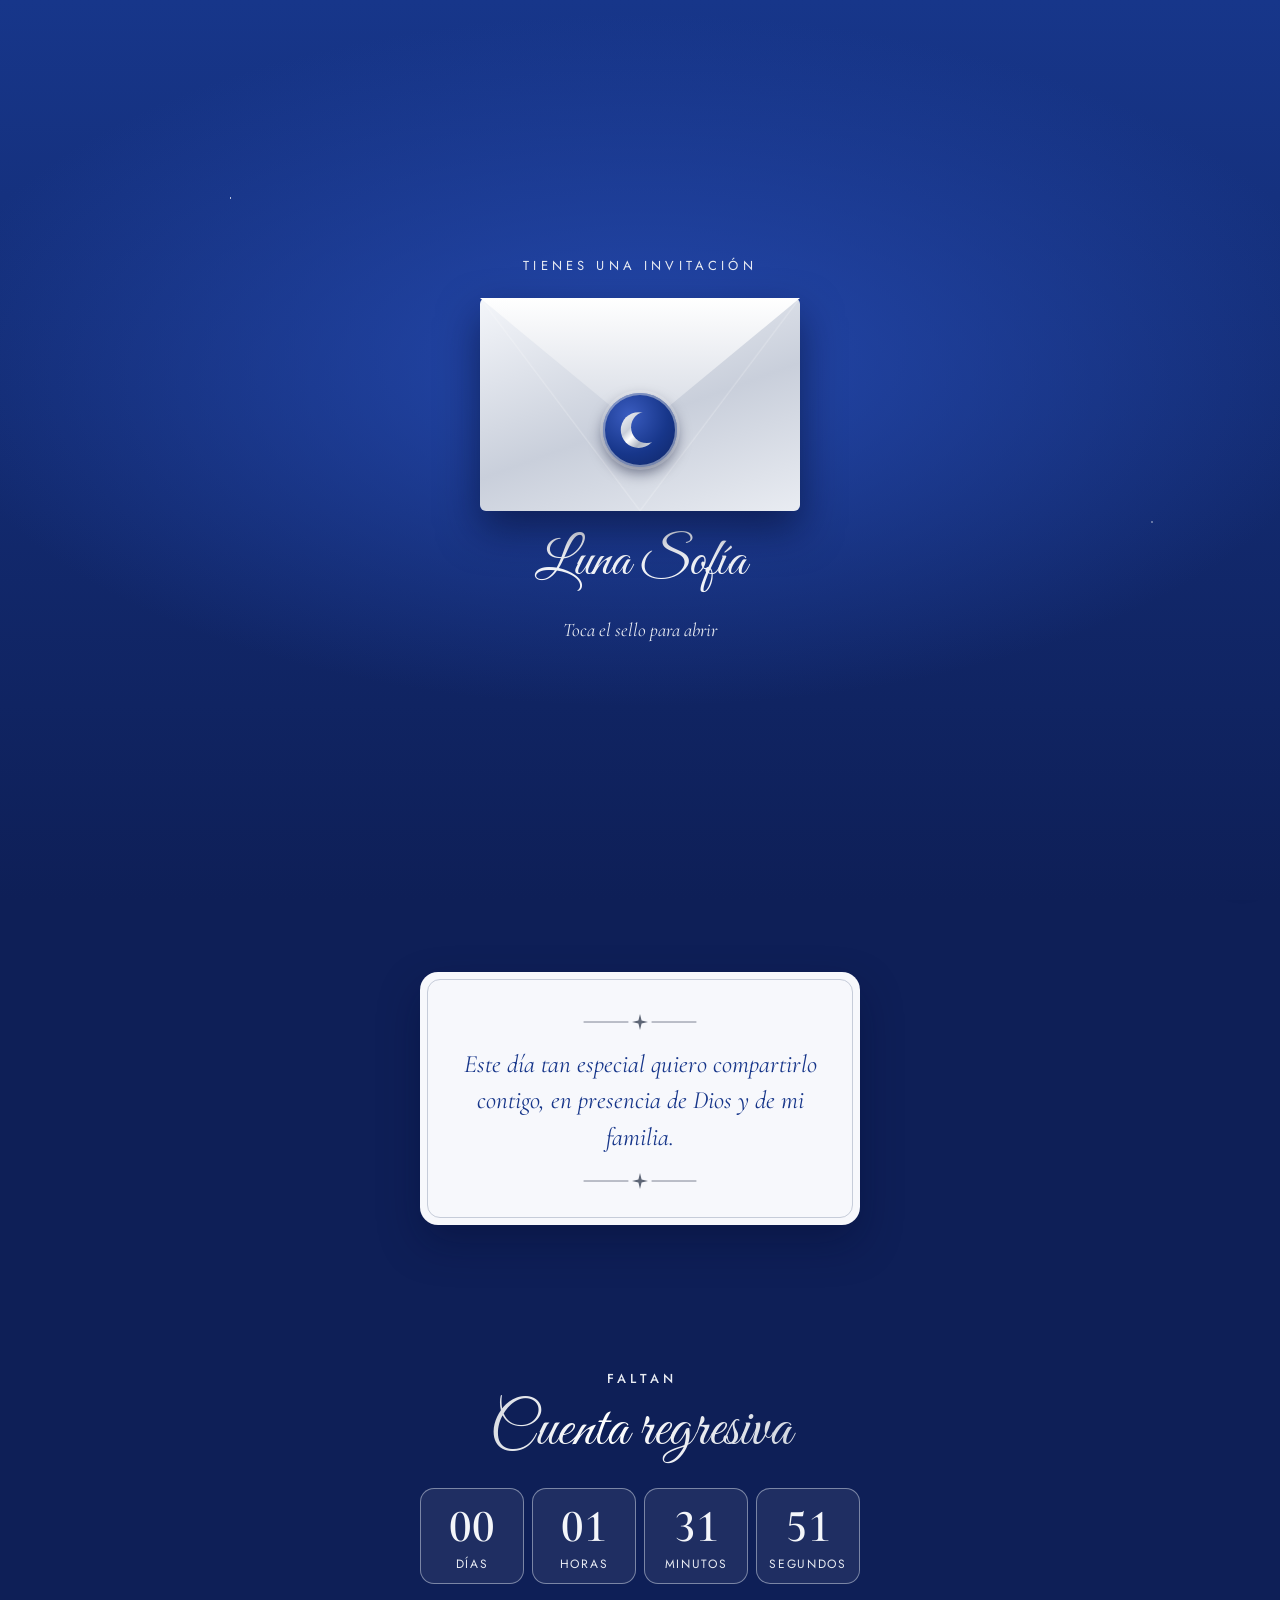
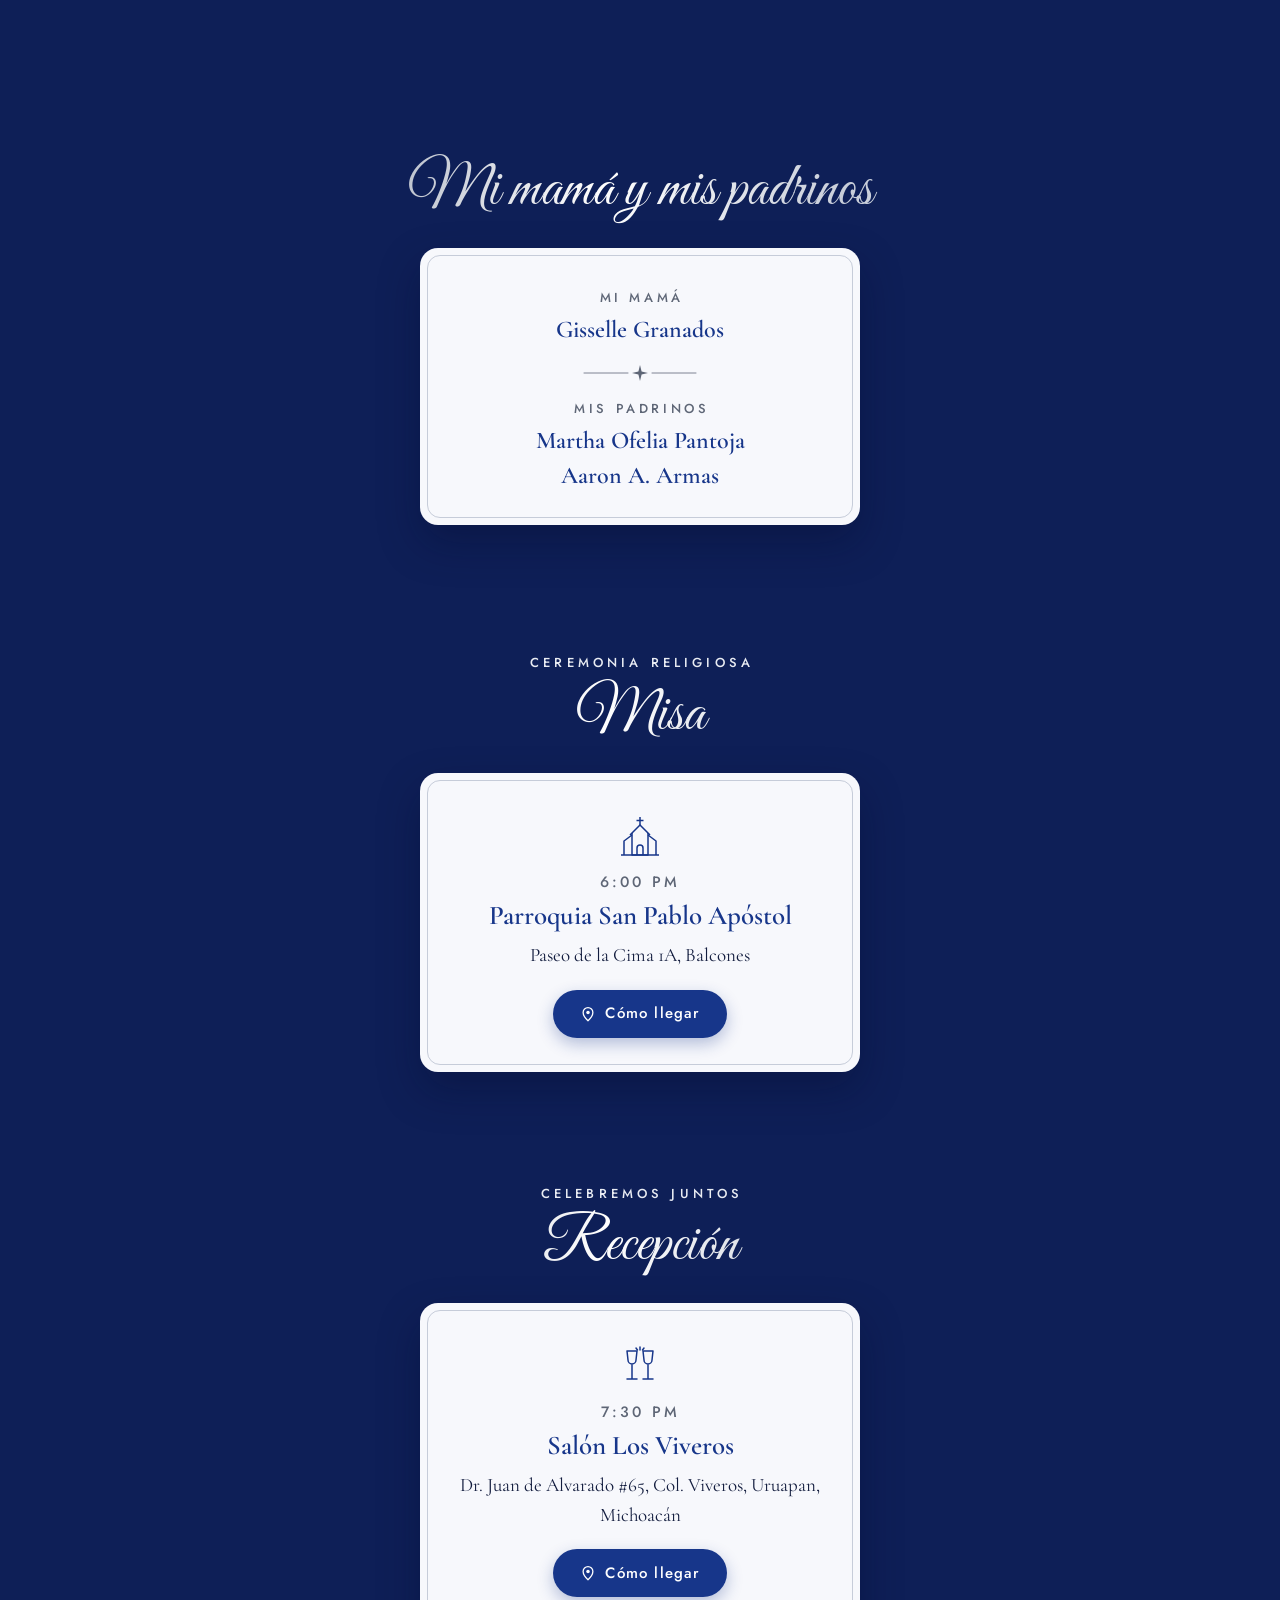
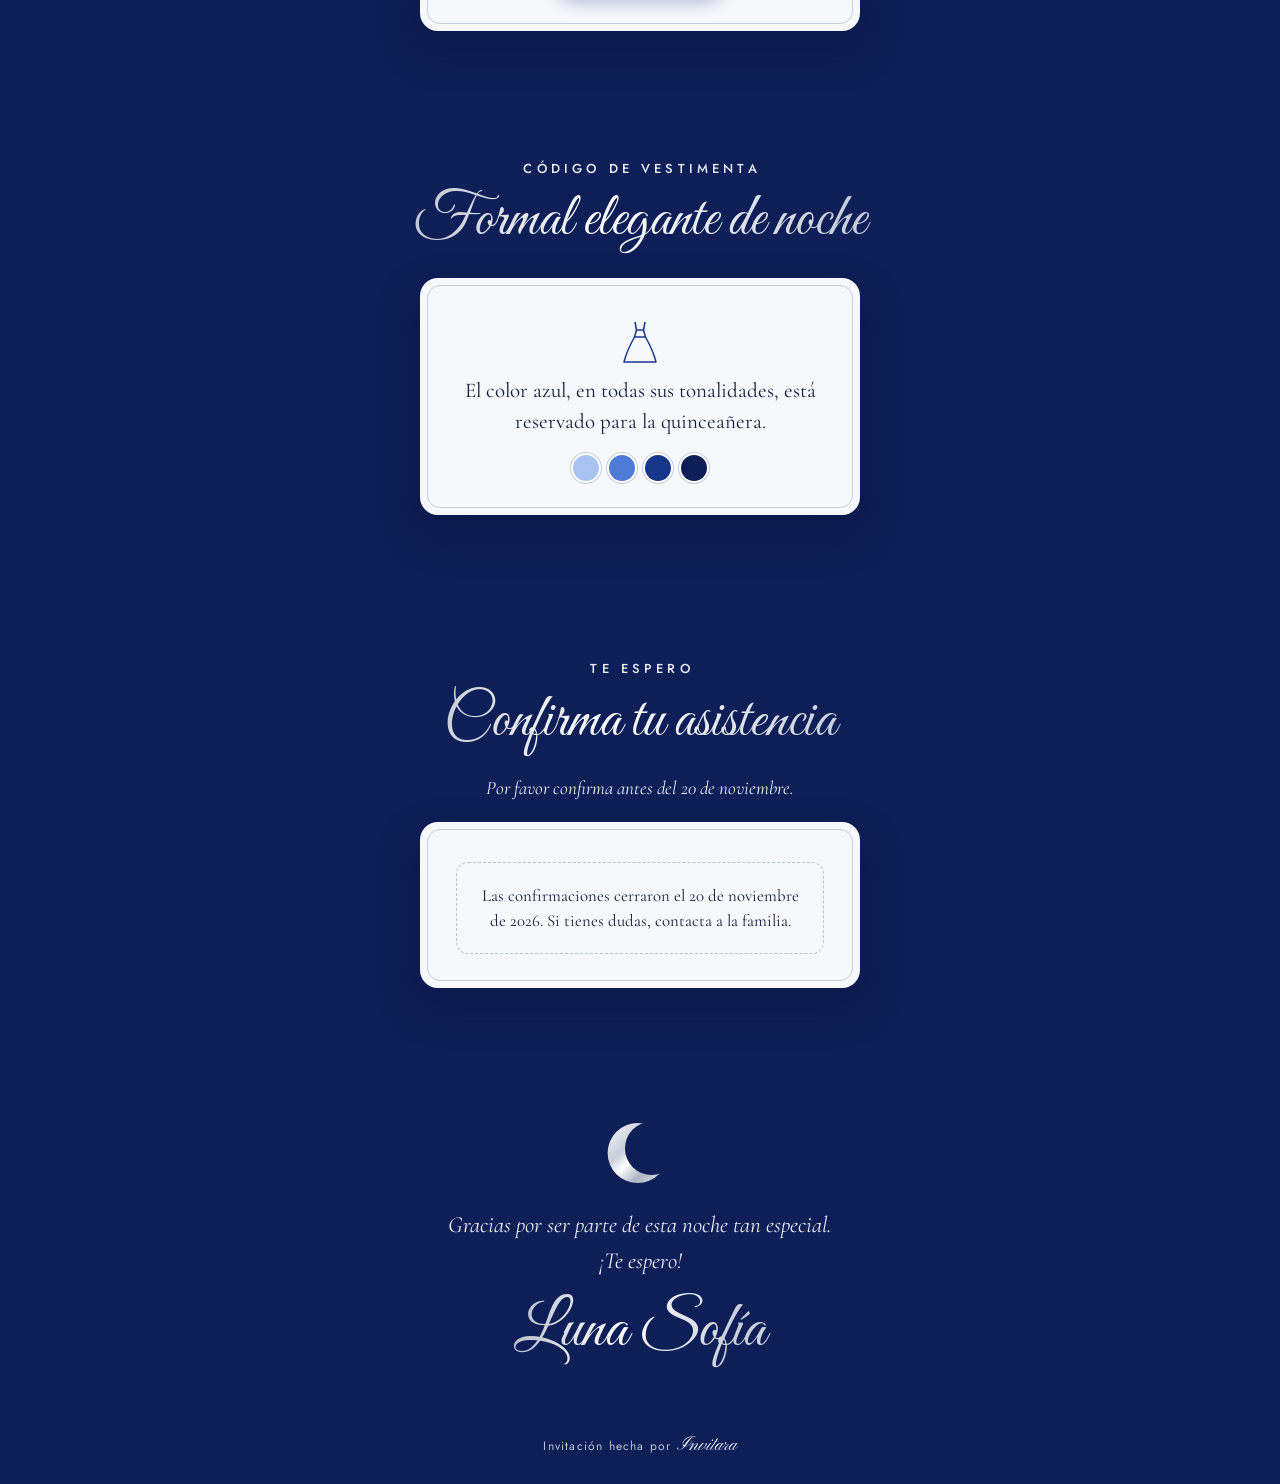
==== commit 39047cb8: "Música de la invitación y sección «Mi mamá y mis padrinos» Co-Authored-By: Claude Opus 5.5 <noreply@" ====
--- a/index.html
+++ b/index.html
@@ -115,10 +115,10 @@
     <!-- ============== 5. MIS PADRES Y PADRINOS ============== -->
     <section class="seccion" id="familia" aria-labelledby="titulo-familia">
       <p class="seccion__etiqueta revelar">Con la bendición de</p>
-      <h2 class="seccion__titulo plata revelar" id="titulo-familia">Mis padres y padrinos</h2>
+      <h2 class="seccion__titulo plata revelar" id="titulo-familia" data-config="familia.titulo">Mi mamá y mis padrinos</h2>
       <div class="tarjeta revelar">
-        <h3 class="tarjeta__subtitulo">Mis padres</h3>
-        <p class="tarjeta__nombre" data-config="familia.padres">Gisselle Granados y familia</p>
+        <h3 class="tarjeta__subtitulo" data-config="familia.etiquetaPadres">Mi mamá</h3>
+        <p class="tarjeta__nombre" data-config="familia.padres">Gisselle Granados</p>
         <svg class="adorno adorno--chico" viewBox="0 0 120 20" aria-hidden="true"><use href="#adorno-linea"/></svg>
         <h3 class="tarjeta__subtitulo">Mis padrinos</h3>
         <ul class="tarjeta__lista" id="lista-padrinos">
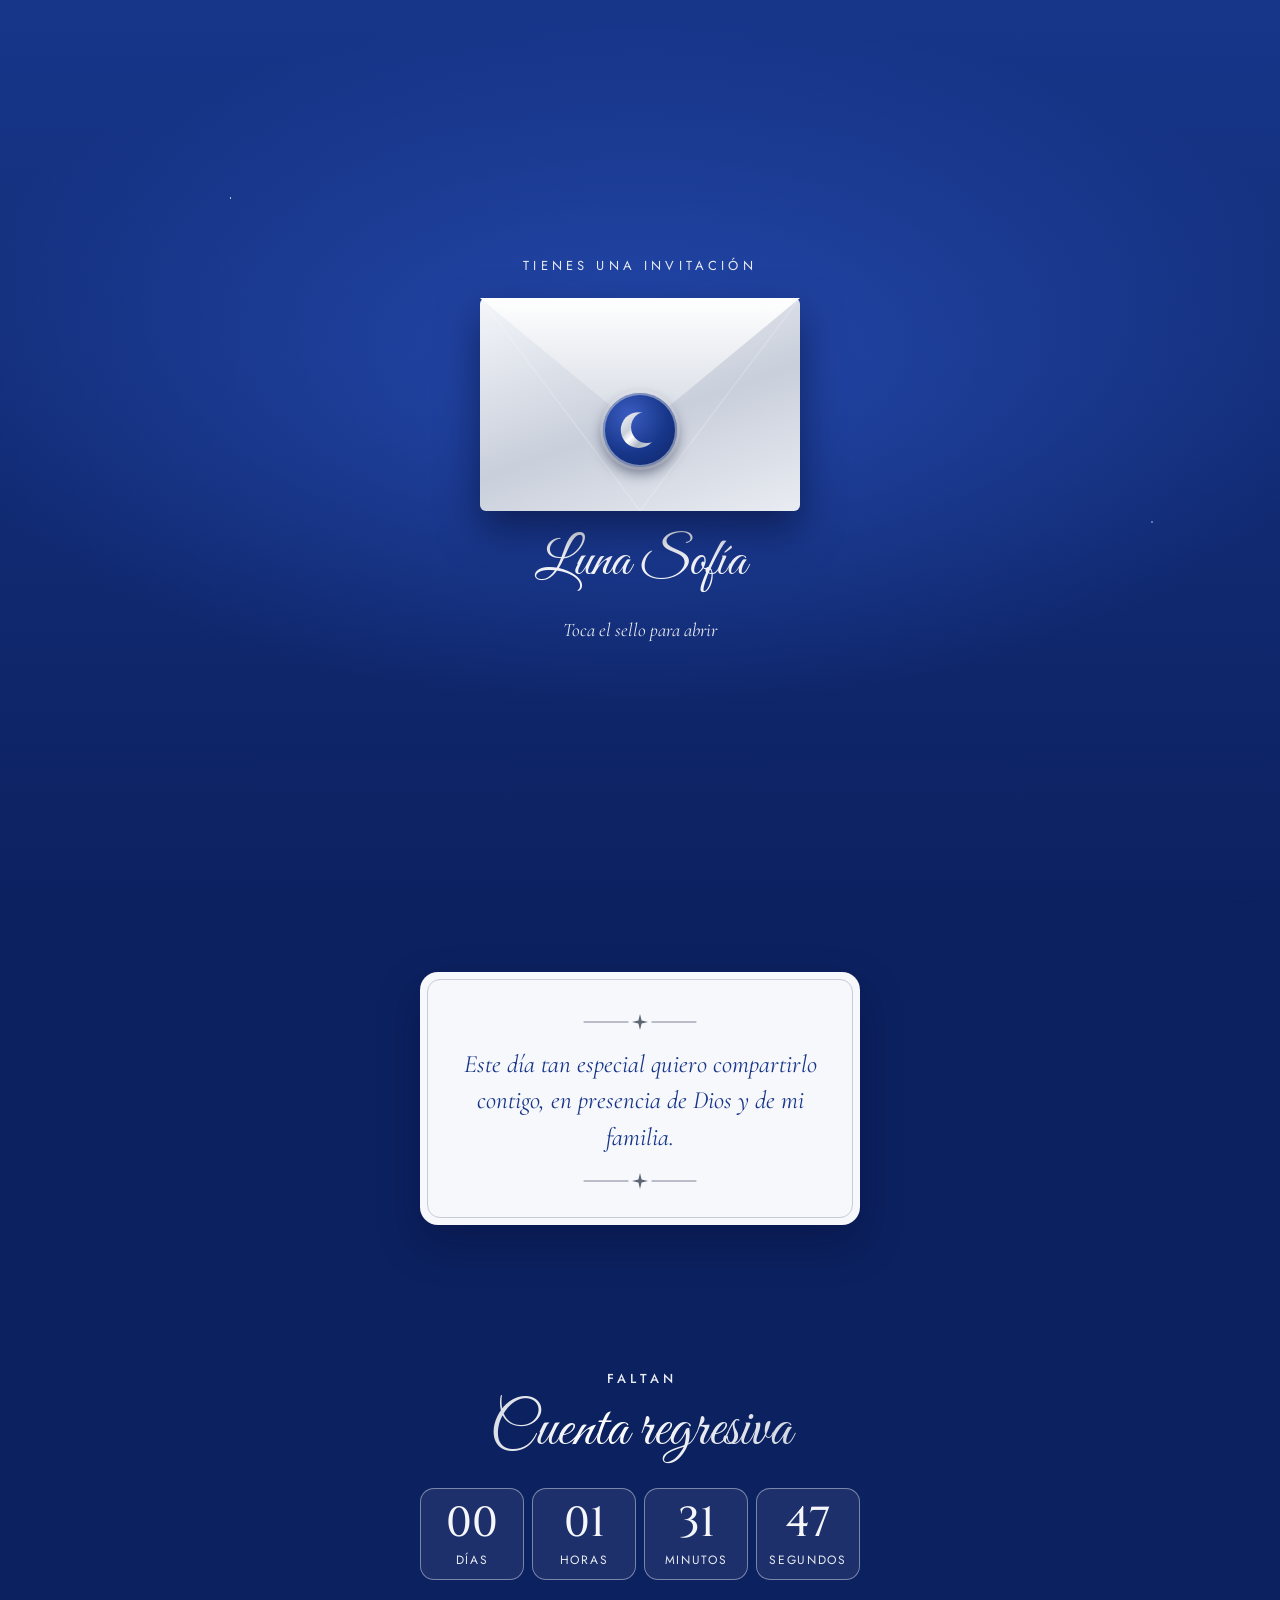
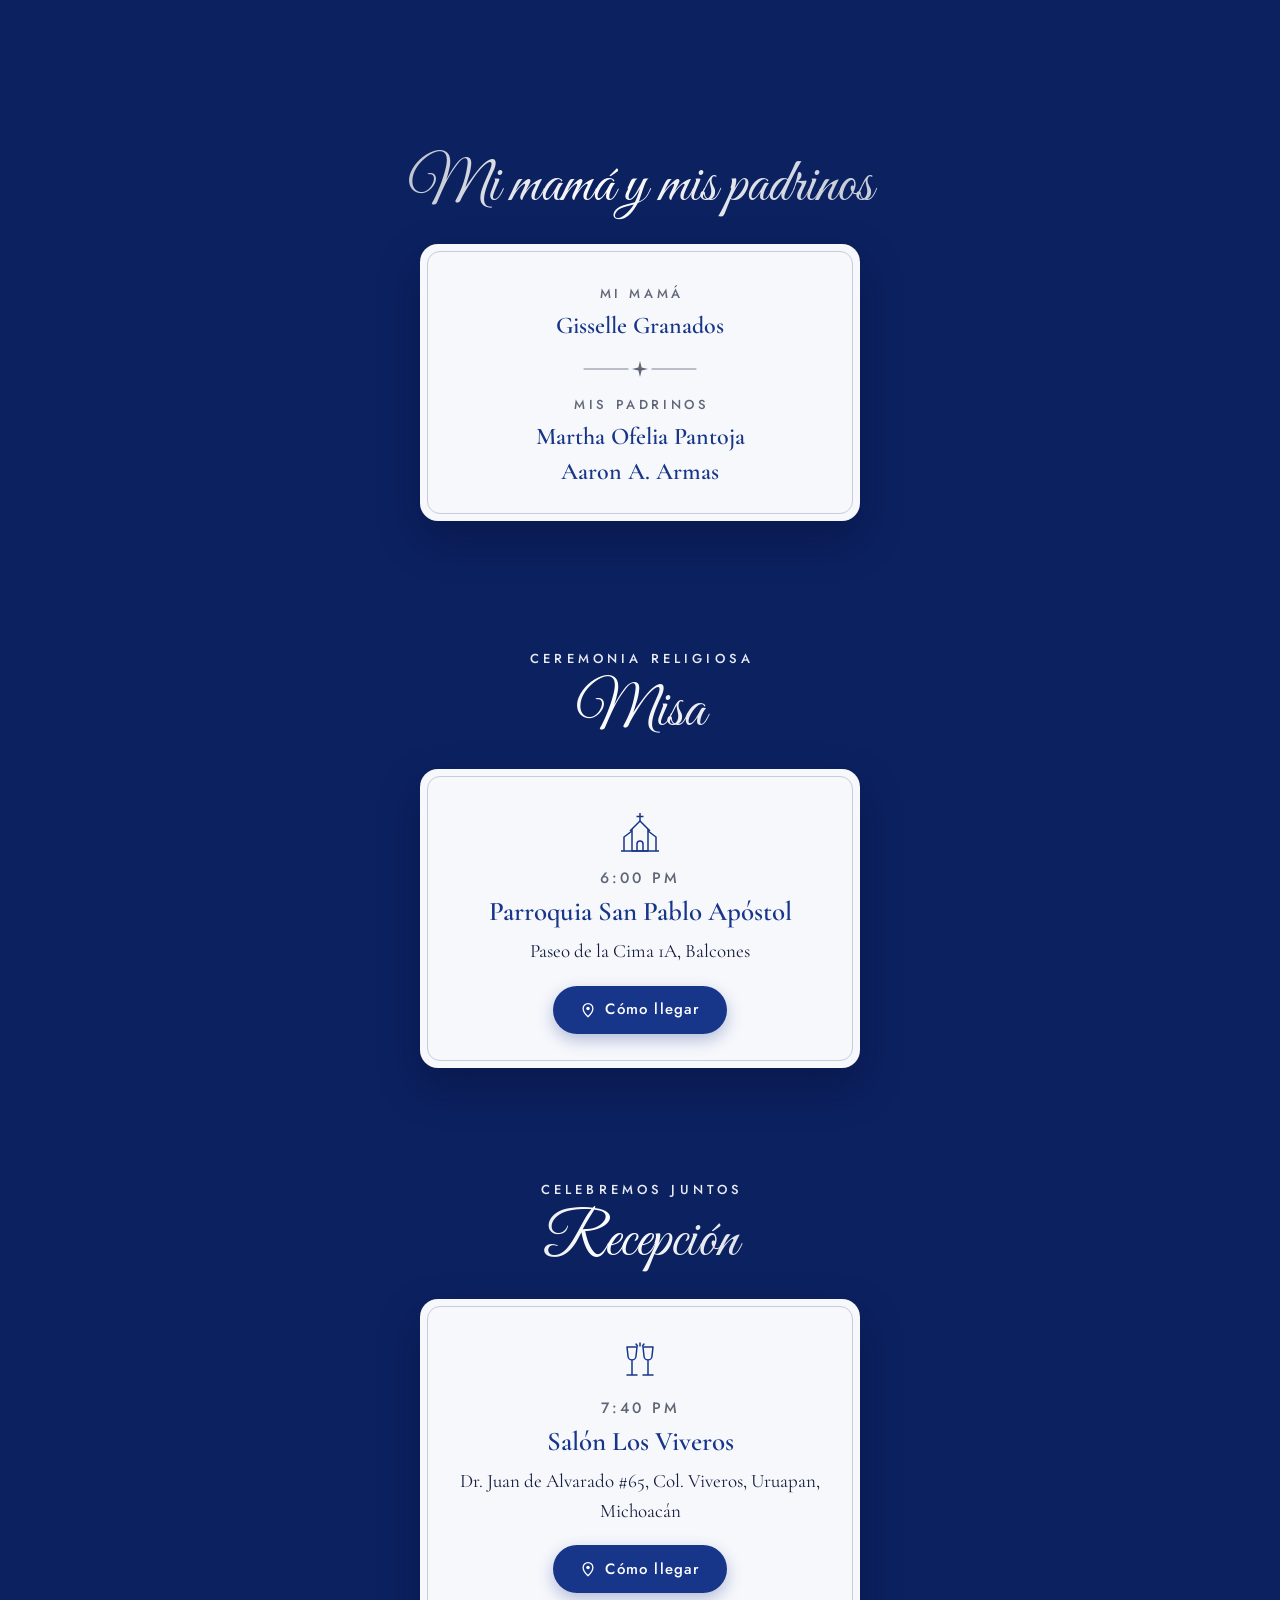
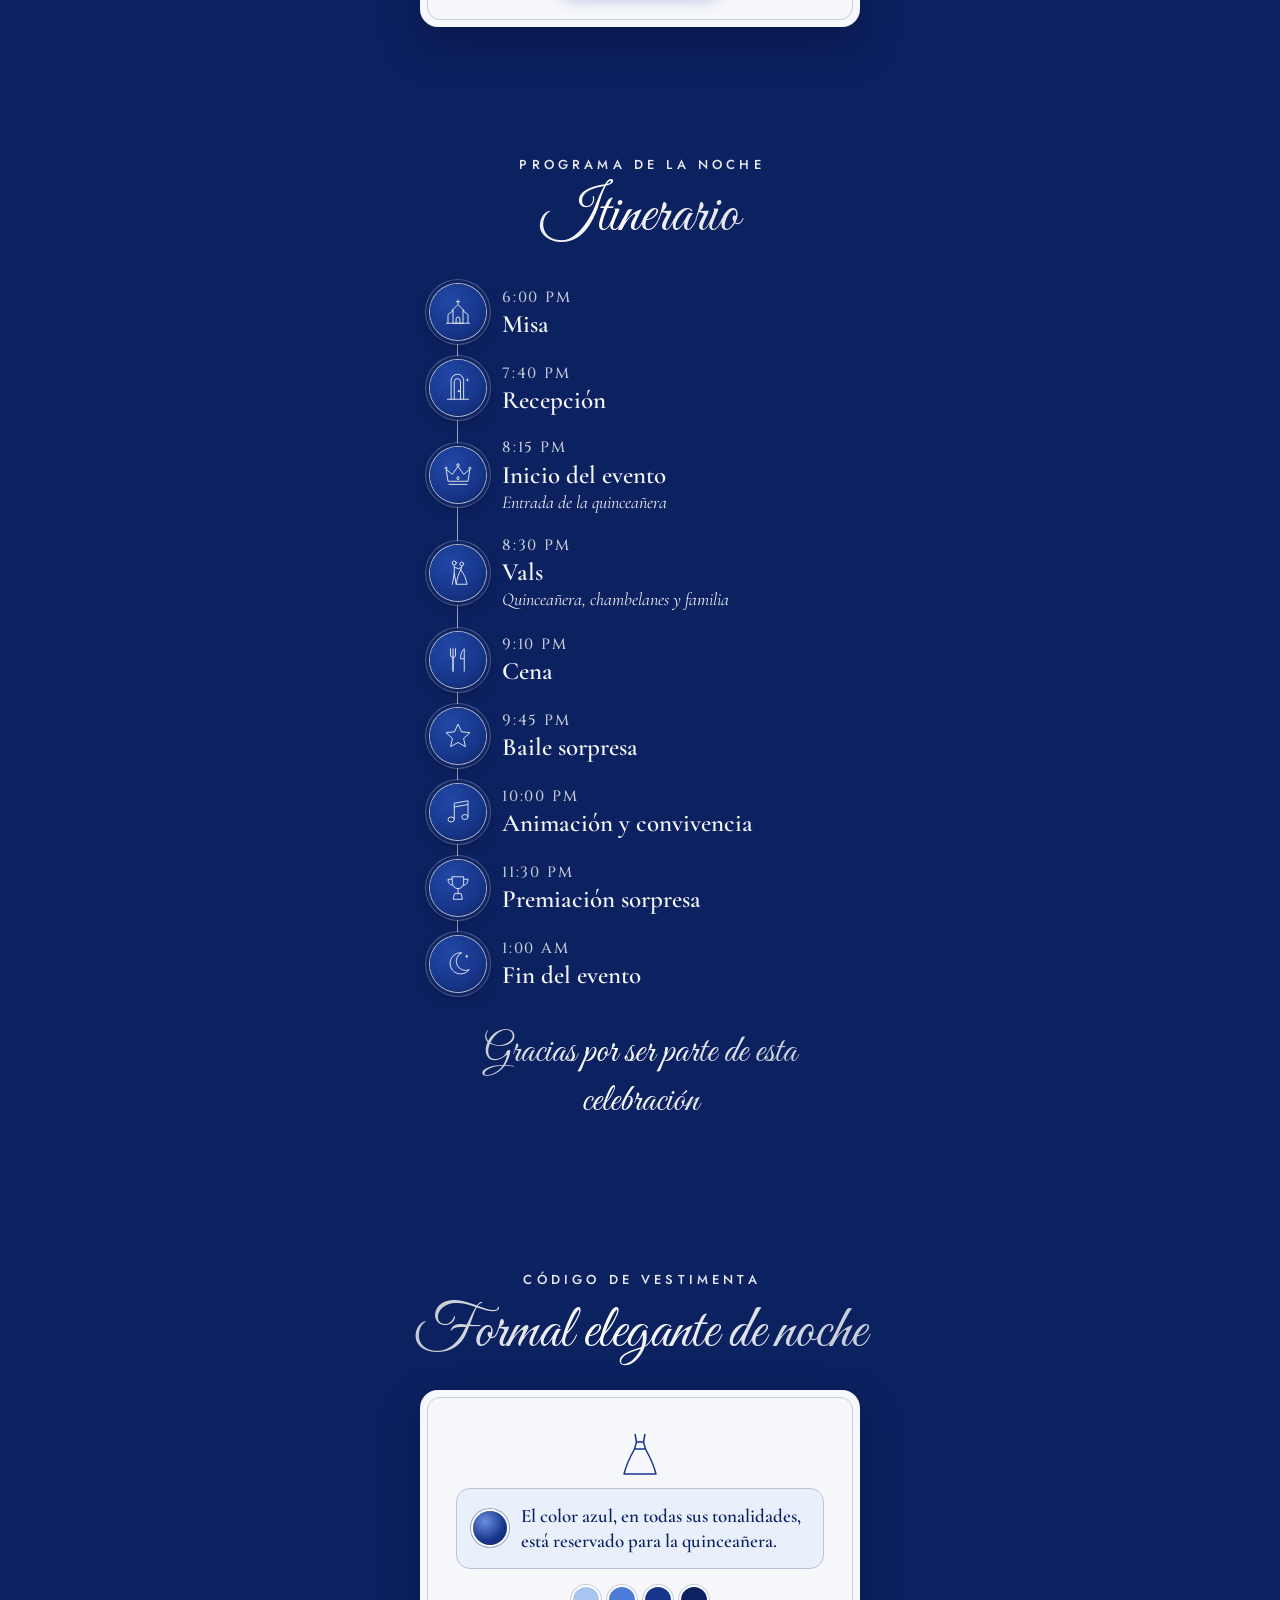
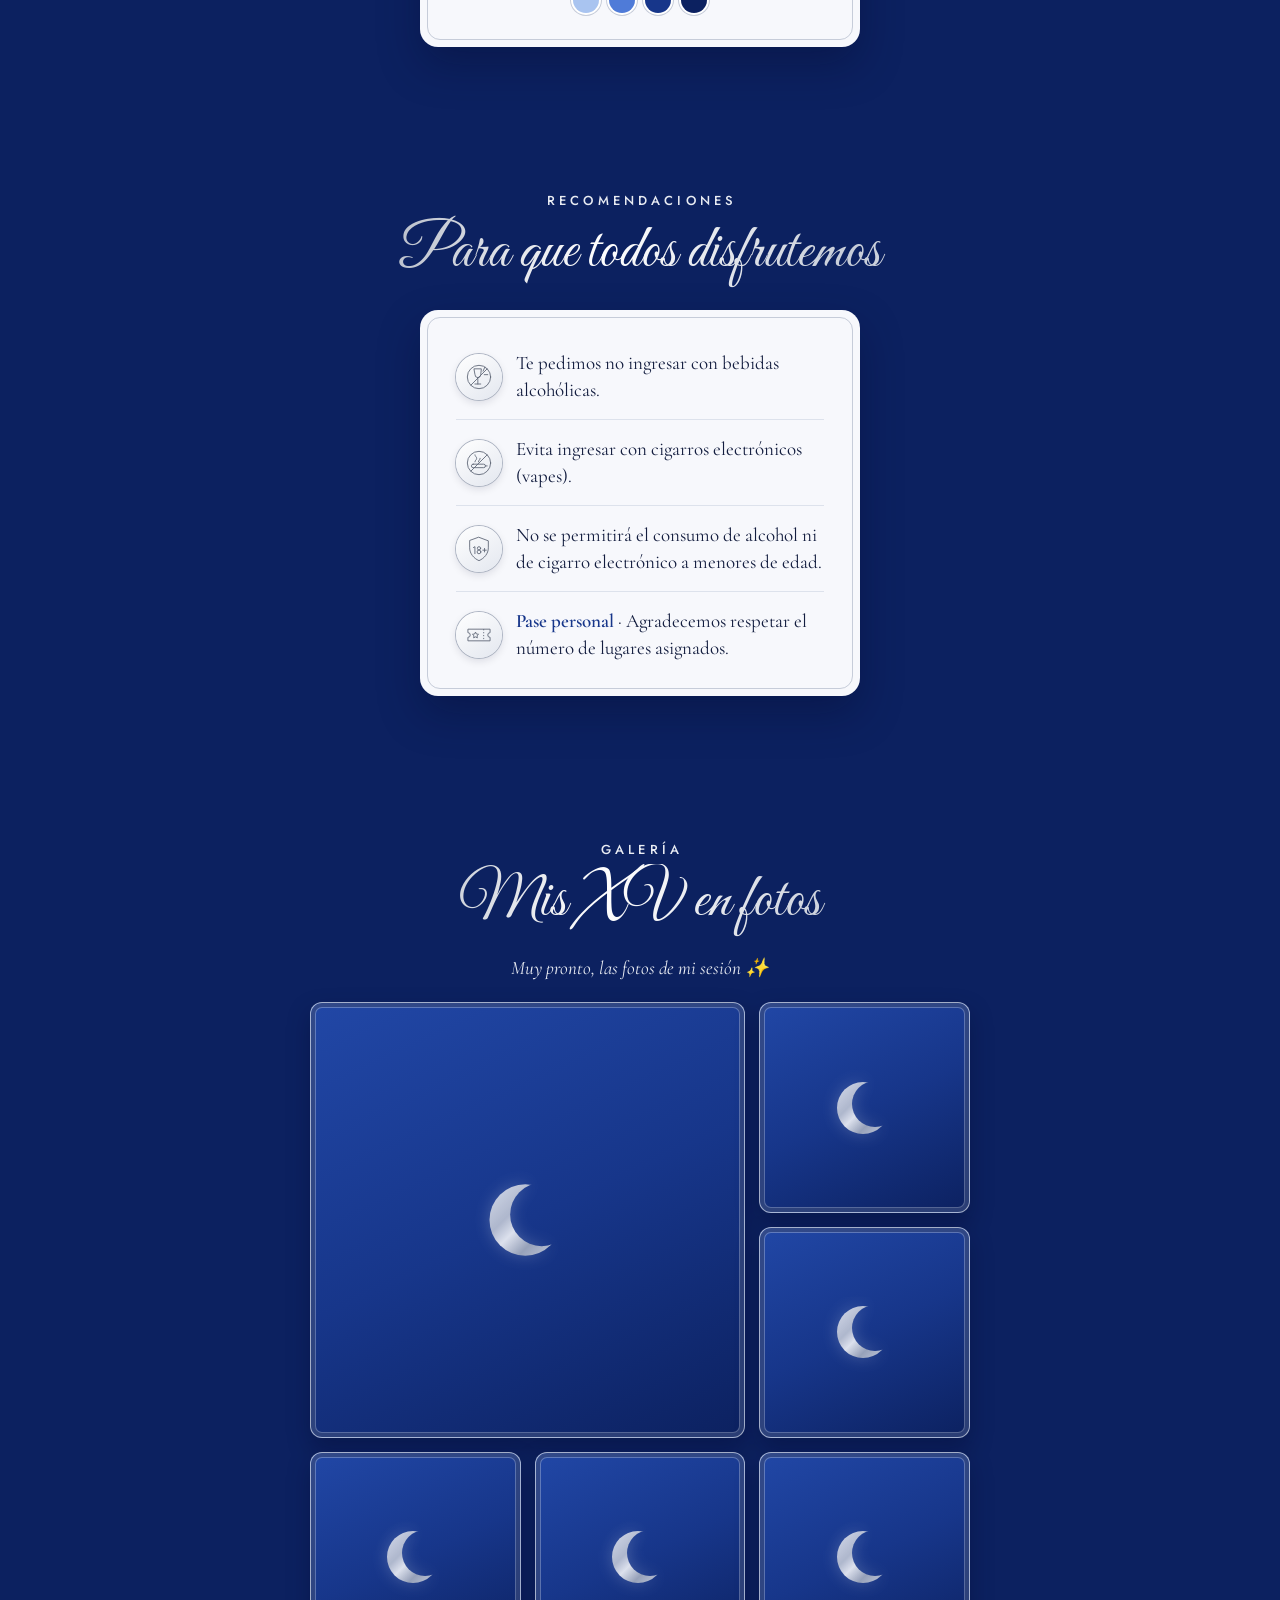
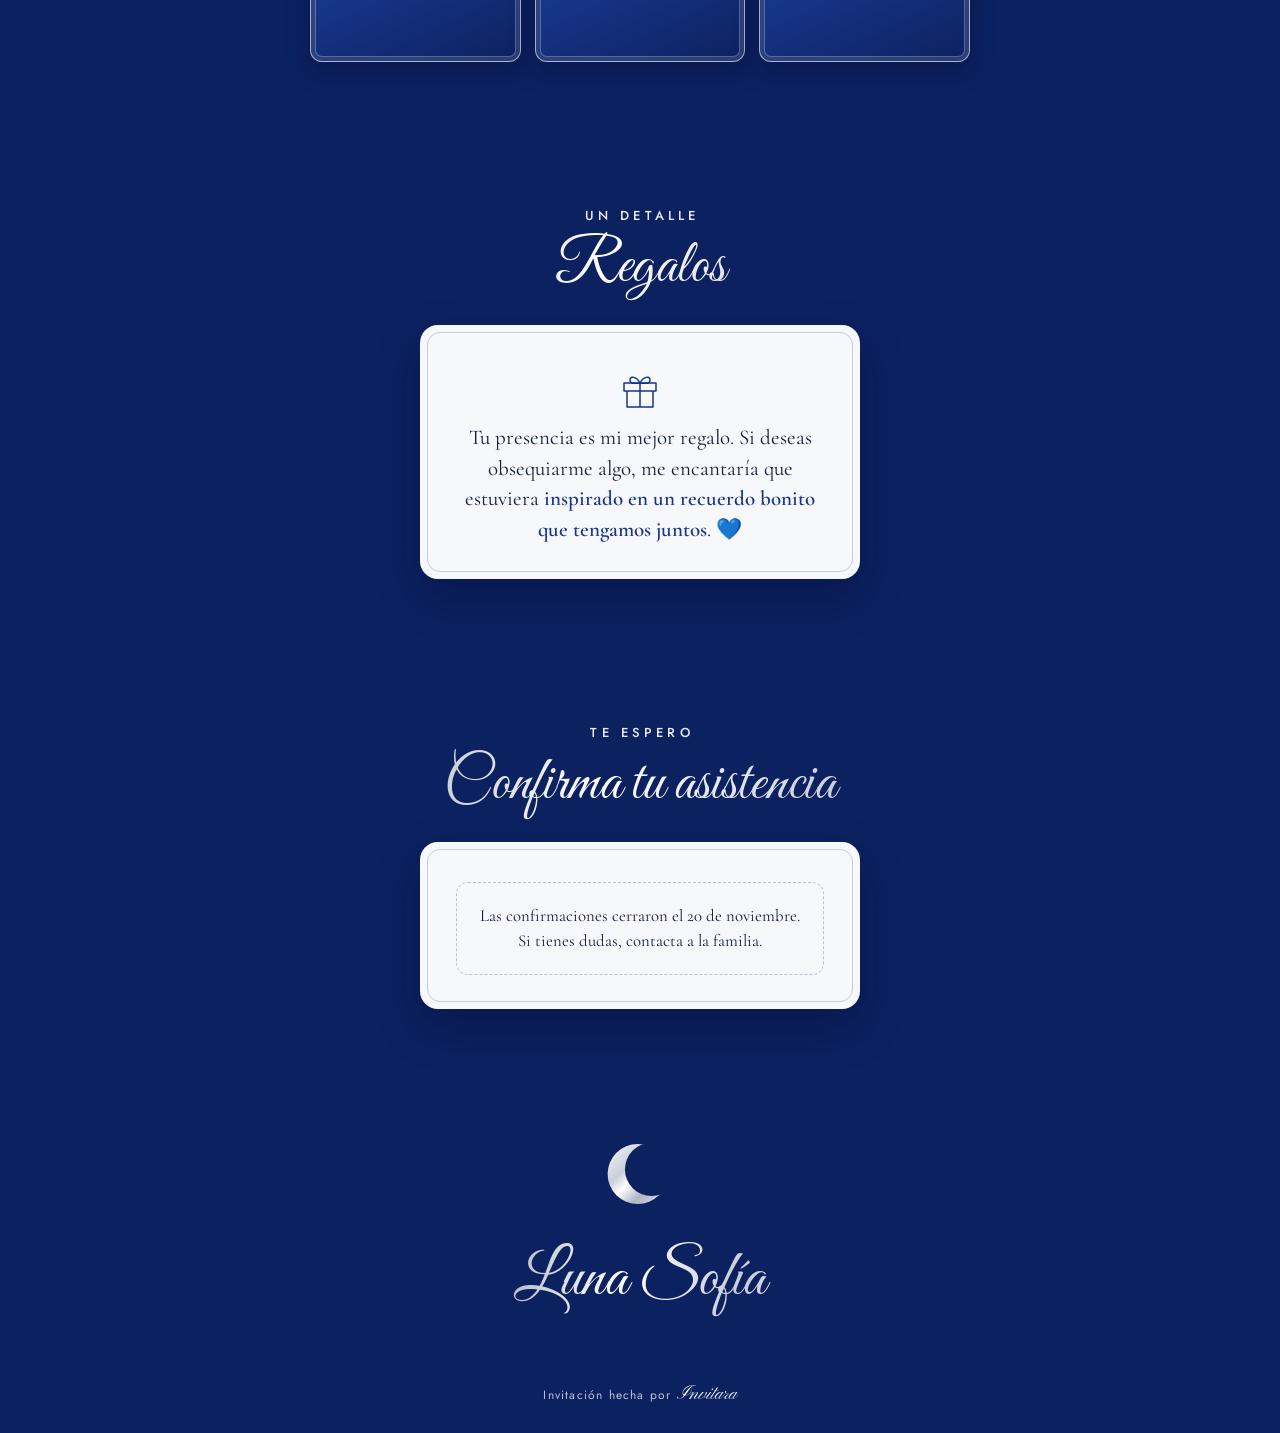
==== commit 57ecaffd: "Versión 1 para revisión de la clienta Co-Authored-By: Claude Opus 5.5 <noreply@anthropic.com>" ====
--- a/index.html
+++ b/index.html
@@ -6,15 +6,17 @@
   <title>Mis XV años · Luna Sofía</title>
   <meta name="robots" content="noindex, nofollow">
   <meta name="description" content="Estás invitado a celebrar conmigo · Sábado 5 de diciembre de 2026">
-  <meta name="theme-color" content="#0E1F57">
+  <meta name="theme-color" content="#0C2160">
 
   <!-- Vista previa al compartir (WhatsApp / Facebook) -->
   <meta property="og:type" content="website">
   <meta property="og:title" content="Mis XV años · Luna Sofía">
   <meta property="og:description" content="Estás invitado a celebrar conmigo · Sábado 5 de diciembre de 2026">
-  <meta property="og:image" content="https://alex10ja1.github.io/xv-luna-sofia/vista-previa.jpg">
+  <meta property="og:image" content="https://alex10ja1.github.io/xv-luna-sofia/og-imagen.jpg">
+  <meta property="og:image:type" content="image/jpeg">
   <meta property="og:image:width" content="1200">
   <meta property="og:image:height" content="630">
+  <meta property="og:image:alt" content="Luna Sofía · Mis XV años · 5 de diciembre">
   <meta property="og:url" content="https://alex10ja1.github.io/xv-luna-sofia/">
   <meta property="og:locale" content="es_MX">
   <meta name="twitter:card" content="summary_large_image">
@@ -22,18 +24,21 @@
   <link rel="icon" type="image/svg+xml" href="assets/img/favicon.svg">
   <link rel="preload" href="assets/fuentes/great-vibes-latin-400-normal.woff2" as="font" type="font/woff2" crossorigin>
   <link rel="preload" href="assets/fuentes/cormorant-garamond-latin-500-normal.woff2" as="font" type="font/woff2" crossorigin>
-  <link rel="stylesheet" href="assets/css/estilos.css?v=1">
-  <link rel="stylesheet" href="assets/css/confirmacion.css?v=1">
+  <link rel="preload" href="assets/fuentes/cinzel-latin-500-normal.woff2" as="font" type="font/woff2" crossorigin>
+  <link rel="stylesheet" href="assets/css/estilos.css?v=2">
+  <link rel="stylesheet" href="assets/css/confirmacion.css?v=2">
 </head>
 <body class="sobre-cerrado">
 
   <!-- Cielo: fondo fijo con estrellitas -->
   <div class="cielo" aria-hidden="true"></div>
+  <!-- Fondo flotando: lunitas, estrellas y destellos (los crea invitacion.js) -->
+  <div class="flotantes" id="flotantes" aria-hidden="true"></div>
 
   <!-- ============== 1. SOBRE DE APERTURA ============== -->
   <div class="sobre" id="sobre" role="dialog" aria-modal="true" aria-label="Invitación cerrada">
     <div class="sobre__destellos" aria-hidden="true"></div>
-    <p class="sobre__para">Tienes una invitación</p>
+    <p class="sobre__para" data-config="sobre.para">Tienes una invitación</p>
     <button class="sobre__cuerpo" id="abrir-sobre" type="button" aria-label="Abrir la invitación">
       <span class="sobre__fondo" aria-hidden="true"></span>
       <span class="sobre__solapa" aria-hidden="true"></span>
@@ -41,8 +46,8 @@
         <svg viewBox="0 0 64 64"><use href="#icono-luna"/></svg>
       </span>
     </button>
-    <p class="sobre__nombre">Luna Sofía</p>
-    <p class="sobre__accion">Toca el sello para abrir</p>
+    <p class="sobre__nombre" data-config="portada.nombre">Luna Sofía</p>
+    <p class="sobre__accion" data-config="sobre.accion">Toca el sello para abrir</p>
   </div>
 
   <!-- Botón de música (solo aparece si existe musica/cancion.mp3) -->
@@ -101,8 +106,8 @@
 
     <!-- ============== 4. CUENTA REGRESIVA ============== -->
     <section class="seccion" id="cuenta-regresiva" aria-labelledby="titulo-cuenta">
-      <p class="seccion__etiqueta revelar">Faltan</p>
-      <h2 class="seccion__titulo plata revelar" id="titulo-cuenta">Cuenta regresiva</h2>
+      <p class="seccion__etiqueta revelar" data-config="cuentaRegresiva.etiqueta">Faltan</p>
+      <h2 class="seccion__titulo plata revelar" id="titulo-cuenta" data-config="cuentaRegresiva.titulo">Cuenta regresiva</h2>
       <div class="contador revelar" id="contador" role="timer" aria-live="off">
         <div class="contador__caja"><span class="contador__numero" id="c-dias">--</span><span class="contador__texto">días</span></div>
         <div class="contador__caja"><span class="contador__numero" id="c-horas">--</span><span class="contador__texto">horas</span></div>
@@ -110,17 +115,22 @@
         <div class="contador__caja"><span class="contador__numero" id="c-segundos">--</span><span class="contador__texto">segundos</span></div>
       </div>
       <p class="contador__fin" id="contador-fin" data-config="cuentaRegresiva.textoTerminada" hidden>¡Hoy es el gran día!</p>
-    </section>
-
-    <!-- ============== 5. MIS PADRES Y PADRINOS ============== -->
+      <div class="revelar">
+        <a class="boton boton--plata" id="boton-ir-confirmar" href="#confirmacion">
+          <svg viewBox="0 0 24 24" aria-hidden="true"><use href="#icono-sobre"/></svg><span data-config="cuentaRegresiva.botonConfirmar">Confirmar asistencia</span>
+        </a>
+      </div>
+    </section>
+
+    <!-- ============== 5. MI MAMÁ Y MIS PADRINOS ============== -->
     <section class="seccion" id="familia" aria-labelledby="titulo-familia">
-      <p class="seccion__etiqueta revelar">Con la bendición de</p>
+      <p class="seccion__etiqueta revelar" data-config="familia.etiqueta">Con la bendición de</p>
       <h2 class="seccion__titulo plata revelar" id="titulo-familia" data-config="familia.titulo">Mi mamá y mis padrinos</h2>
       <div class="tarjeta revelar">
         <h3 class="tarjeta__subtitulo" data-config="familia.etiquetaPadres">Mi mamá</h3>
         <p class="tarjeta__nombre" data-config="familia.padres">Gisselle Granados</p>
         <svg class="adorno adorno--chico" viewBox="0 0 120 20" aria-hidden="true"><use href="#adorno-linea"/></svg>
-        <h3 class="tarjeta__subtitulo">Mis padrinos</h3>
+        <h3 class="tarjeta__subtitulo" data-config="familia.etiquetaPadrinos">Mis padrinos</h3>
         <ul class="tarjeta__lista" id="lista-padrinos">
           <li class="tarjeta__nombre">Martha Ofelia Pantoja</li>
           <li class="tarjeta__nombre">Aaron A. Armas</li>
@@ -130,82 +140,112 @@
 
     <!-- ============== 6. MISA ============== -->
     <section class="seccion" id="misa" aria-labelledby="titulo-misa">
-      <p class="seccion__etiqueta revelar">Ceremonia religiosa</p>
+      <p class="seccion__etiqueta revelar" data-config="misa.etiqueta">Ceremonia religiosa</p>
       <h2 class="seccion__titulo plata revelar" id="titulo-misa" data-config="misa.titulo">Misa</h2>
       <div class="tarjeta tarjeta--lugar revelar">
         <svg class="tarjeta__icono" viewBox="0 0 48 48" aria-hidden="true"><use href="#icono-iglesia"/></svg>
         <p class="tarjeta__hora" data-config="misa.hora">6:00 pm</p>
         <h3 class="tarjeta__lugar" data-config="misa.lugar">Parroquia San Pablo Apóstol</h3>
         <p class="tarjeta__direccion" data-config="misa.direccion">Paseo de la Cima 1A, Balcones</p>
-        <a class="boton" data-config="misa.mapa" data-config-attr="href" href="#" target="_blank" rel="noopener noreferrer">
-          <svg viewBox="0 0 24 24" aria-hidden="true"><use href="#icono-mapa"/></svg>Cómo llegar
+        <a class="boton" id="mapa-misa" data-config="misa.mapa" data-config-attr="href" href="#" target="_blank" rel="noopener noreferrer">
+          <svg viewBox="0 0 24 24" aria-hidden="true"><use href="#icono-mapa"/></svg><span data-config="botonMapa">Cómo llegar</span>
         </a>
       </div>
     </section>
 
-    <!-- ============== 7. RECEPCIÓN ============== -->
+    <!-- ============== 6b. RECEPCIÓN ============== -->
     <section class="seccion" id="recepcion" aria-labelledby="titulo-recepcion">
-      <p class="seccion__etiqueta revelar">Celebremos juntos</p>
+      <p class="seccion__etiqueta revelar" data-config="recepcion.etiqueta">Celebremos juntos</p>
       <h2 class="seccion__titulo plata revelar" id="titulo-recepcion" data-config="recepcion.titulo">Recepción</h2>
       <div class="tarjeta tarjeta--lugar revelar">
         <svg class="tarjeta__icono" viewBox="0 0 48 48" aria-hidden="true"><use href="#icono-copas"/></svg>
-        <p class="tarjeta__hora" data-config="recepcion.hora">7:30 pm</p>
+        <p class="tarjeta__hora" data-config="recepcion.hora">7:40 pm</p>
         <h3 class="tarjeta__lugar" data-config="recepcion.lugar">Salón Los Viveros</h3>
         <p class="tarjeta__direccion" data-config="recepcion.direccion">Dr. Juan de Alvarado #65, Col. Viveros, Uruapan, Michoacán</p>
-        <a class="boton" data-config="recepcion.mapa" data-config-attr="href" href="#" target="_blank" rel="noopener noreferrer">
-          <svg viewBox="0 0 24 24" aria-hidden="true"><use href="#icono-mapa"/></svg>Cómo llegar
+        <a class="boton" id="mapa-recepcion" data-config="recepcion.mapa" data-config-attr="href" href="#" target="_blank" rel="noopener noreferrer">
+          <svg viewBox="0 0 24 24" aria-hidden="true"><use href="#icono-mapa"/></svg><span data-config="botonMapa">Cómo llegar</span>
         </a>
       </div>
+    </section>
+
+    <!-- ============== 7. ITINERARIO ============== -->
+    <section class="seccion" id="itinerario" aria-labelledby="titulo-itinerario">
+      <p class="seccion__etiqueta revelar" data-config="itinerario.etiqueta">Programa de la noche</p>
+      <h2 class="seccion__titulo plata revelar" id="titulo-itinerario" data-config="itinerario.titulo">Itinerario</h2>
+      <ol class="itinerario" id="lista-itinerario"></ol>
+      <p class="itinerario__gracias plata revelar" data-config="itinerario.cierre">Gracias por ser parte de esta celebración</p>
     </section>
 
     <!-- ============== 8. CÓDIGO DE VESTIMENTA ============== -->
     <section class="seccion" id="vestimenta" aria-labelledby="titulo-vestimenta">
-      <p class="seccion__etiqueta revelar">Código de vestimenta</p>
+      <p class="seccion__etiqueta revelar" data-config="vestimenta.etiqueta">Código de vestimenta</p>
       <h2 class="seccion__titulo plata revelar" id="titulo-vestimenta" data-config="vestimenta.codigo">Formal elegante de noche</h2>
       <div class="tarjeta revelar">
         <svg class="tarjeta__icono" viewBox="0 0 48 48" aria-hidden="true"><use href="#icono-vestido"/></svg>
-        <p class="tarjeta__texto" data-config="vestimenta.nota">El color azul, en todas sus tonalidades, está reservado para la quinceañera.</p>
+        <div class="vestimenta__azul">
+          <span class="vestimenta__circulo" aria-hidden="true"></span>
+          <p data-config="vestimenta.nota">El color azul, en todas sus tonalidades, está reservado para la quinceañera.</p>
+        </div>
         <div class="muestra-azul" aria-hidden="true"><i></i><i></i><i></i><i></i></div>
       </div>
     </section>
 
-    <!-- ============== 9. GALERÍA (oculta hasta tener fotos) ============== -->
-    <section class="seccion" id="galeria" aria-labelledby="titulo-galeria" hidden>
-      <p class="seccion__etiqueta revelar">Momentos</p>
-      <h2 class="seccion__titulo plata revelar" id="titulo-galeria">Mi galería</h2>
-      <div class="galeria" id="galeria-fotos"></div>
-    </section>
-
-    <!-- ============== 10. MESA DE REGALOS (oculta hasta tener datos) ============== -->
-    <section class="seccion" id="regalos" aria-labelledby="titulo-regalos" hidden>
-      <p class="seccion__etiqueta revelar">Un detalle</p>
-      <h2 class="seccion__titulo plata revelar" id="titulo-regalos">Mesa de regalos</h2>
+    <!-- ============== 9. PARA QUE TODOS DISFRUTEMOS ============== -->
+    <section class="seccion" id="recomendaciones" aria-labelledby="titulo-recomendaciones">
+      <p class="seccion__etiqueta revelar" data-config="recomendaciones.etiqueta">Recomendaciones</p>
+      <h2 class="seccion__titulo plata revelar" id="titulo-recomendaciones" data-config="recomendaciones.titulo">Para que todos disfrutemos</h2>
+      <div class="tarjeta revelar">
+        <ul class="recomendaciones" id="lista-recomendaciones"></ul>
+      </div>
+    </section>
+
+    <!-- ============== 10. GALERÍA ============== -->
+    <section class="seccion" id="galeria" aria-labelledby="titulo-galeria">
+      <p class="seccion__etiqueta revelar" data-config="galeria.etiqueta">Galería</p>
+      <h2 class="seccion__titulo plata revelar" id="titulo-galeria" data-config="galeria.titulo">Mis XV en fotos</h2>
+      <p class="seccion__nota revelar" id="galeria-pronto" data-config="galeria.textoPronto">Muy pronto, las fotos de mi sesión ✨</p>
+      <div class="galeria revelar" id="galeria-fotos"></div>
+    </section>
+
+    <!-- ============== 11. REGALOS ============== -->
+    <section class="seccion" id="regalos" aria-labelledby="titulo-regalos">
+      <p class="seccion__etiqueta revelar" data-config="mesaRegalos.etiqueta">Un detalle</p>
+      <h2 class="seccion__titulo plata revelar" id="titulo-regalos" data-config="mesaRegalos.titulo">Regalos</h2>
       <div class="tarjeta revelar">
         <svg class="tarjeta__icono" viewBox="0 0 48 48" aria-hidden="true"><use href="#icono-regalo"/></svg>
-        <p class="tarjeta__texto" data-config="mesaRegalos.texto"></p>
-        <h3 class="tarjeta__lugar" data-config="mesaRegalos.tienda"></h3>
-        <p class="tarjeta__direccion" id="regalos-evento" hidden>Número de evento: <strong data-config="mesaRegalos.numeroEvento"></strong></p>
-        <a class="boton" id="regalos-enlace" href="#" target="_blank" rel="noopener noreferrer">Ver mesa de regalos</a>
-      </div>
-    </section>
-
-    <!-- ============== 11. CONFIRMA TU ASISTENCIA ============== -->
+        <p class="tarjeta__texto" data-config="mesaRegalos.texto" data-config-formato="rico">Tu presencia es mi mejor regalo.</p>
+        <div class="regalos__tienda" id="regalos-tienda" hidden>
+          <h3 class="tarjeta__lugar" data-config="mesaRegalos.tienda"></h3>
+          <p class="tarjeta__direccion">Número de evento: <strong data-config="mesaRegalos.numeroEvento"></strong></p>
+          <a class="boton" id="regalos-enlace" href="#" target="_blank" rel="noopener noreferrer" hidden><span data-config="mesaRegalos.textoBoton">Ver mesa de regalos</span></a>
+        </div>
+      </div>
+    </section>
+
+    <!-- ============== 12. CONFIRMA TU ASISTENCIA ============== -->
     <section class="seccion" id="confirmacion" aria-labelledby="titulo-confirmacion">
-      <p class="seccion__etiqueta revelar">Te espero</p>
-      <h2 class="seccion__titulo plata revelar" id="titulo-confirmacion">Confirma tu asistencia</h2>
-      <p class="seccion__nota revelar" id="nota-fecha-limite">Por favor confirma antes del 20 de noviembre.</p>
+      <p class="seccion__etiqueta revelar" data-config="confirmacion.etiquetaSeccion">Te espero</p>
+      <h2 class="seccion__titulo plata revelar" id="titulo-confirmacion"><span data-config="confirmacion.tituloSeccion">Confirma tu asistencia</span> <span class="confirmar__fecha" id="aviso-fecha" data-config="confirmacion.avisoFecha">antes del 20 de noviembre</span></h2>
+      <p class="confirmar__faltan revelar" id="confirmar-faltan" hidden></p>
+
+      <div class="pase revelar" id="pase-personal">
+        <svg class="pase__icono" viewBox="0 0 48 48" aria-hidden="true"><use href="#icono-boleto"/></svg>
+        <p class="pase__titulo" data-config="confirmacion.paseTitulo">Pase personal e intransferible</p>
+        <p class="pase__texto" data-config="confirmacion.paseTexto">Tu invitación es válida únicamente para el número de personas que te indicó la familia.</p>
+        <p class="pase__texto pase__texto--carino" data-config="confirmacion.paseCarino">Con cariño te pedimos no llevar acompañantes adicionales. 💙</p>
+      </div>
+
       <div class="tarjeta tarjeta--formulario revelar" data-confirmacion-formulario></div>
     </section>
 
-    <!-- ============== 12. CIERRE ============== -->
-    <section class="cierre" id="cierre" aria-label="Agradecimiento">
-      <div class="cierre__luna" aria-hidden="true"><svg viewBox="0 0 64 64"><use href="#icono-luna"/></svg></div>
-      <p class="cierre__frase revelar" data-config="cierre.frase">Gracias por ser parte de esta noche tan especial. ¡Te espero!</p>
+    <!-- ============== 13. CIERRE ============== -->
+    <section class="cierre" id="cierre" aria-label="Despedida">
+      <div class="cierre__luna revelar" aria-hidden="true"><svg viewBox="0 0 64 64"><use href="#icono-luna"/></svg></div>
       <p class="cierre__firma plata revelar" data-config="cierre.firma">Luna Sofía</p>
     </section>
   </main>
 
-  <footer class="pie">Invitación hecha por <span class="pie__marca">Invitara</span></footer>
+  <footer class="pie"><span data-config="cierre.pie">Invitación hecha por</span> <span class="pie__marca" data-config="cierre.marca">Invitara</span></footer>
 
   <!-- Visor de fotos -->
   <div class="visor" id="visor" role="dialog" aria-modal="true" aria-label="Foto ampliada" hidden>
@@ -233,6 +273,12 @@
       <symbol id="icono-luna" viewBox="0 0 64 64">
         <circle cx="30" cy="32" r="26" fill="url(#grad-plata)" mask="url(#mascara-luna)"/>
       </symbol>
+      <symbol id="luna-trazo" viewBox="0 0 24 24">
+        <path d="M15.5 3.5A8.8 8.8 0 1 0 20.5 17 7.2 7.2 0 0 1 15.5 3.5z" fill="currentColor"/>
+      </symbol>
+      <symbol id="estrella-4" viewBox="0 0 24 24">
+        <path d="M12 0l2.4 9.6L24 12l-9.6 2.4L12 24l-2.4-9.6L0 12l9.6-2.4z" fill="currentColor"/>
+      </symbol>
       <symbol id="adorno-linea" viewBox="0 0 120 20">
         <path d="M4 10h44M72 10h44" stroke="currentColor" stroke-width=".8" stroke-linecap="round"/>
         <path d="M60 2l1.6 6.4L68 10l-6.4 1.6L60 18l-1.6-6.4L52 10l6.4-1.6z" fill="currentColor"/>
@@ -240,6 +286,9 @@
       <symbol id="icono-mapa" viewBox="0 0 24 24">
         <path d="M12 21s-6.5-6.1-6.5-11A6.5 6.5 0 0 1 18.5 10c0 4.9-6.5 11-6.5 11z" fill="none" stroke="currentColor" stroke-width="1.7"/>
         <circle cx="12" cy="10" r="2.3" fill="currentColor"/>
+      </symbol>
+      <symbol id="icono-sobre" viewBox="0 0 24 24">
+        <g fill="none" stroke="currentColor" stroke-width="1.6" stroke-linejoin="round"><rect x="3" y="5.5" width="18" height="13" rx="1.5"/><path d="M3.5 6.5l8.5 6.5 8.5-6.5"/></g>
       </symbol>
       <symbol id="icono-iglesia" viewBox="0 0 48 48">
         <g fill="none" stroke="currentColor" stroke-width="1.5" stroke-linejoin="round">
@@ -251,6 +300,63 @@
           <path d="M5 42h38"/>
         </g>
       </symbol>
+      <symbol id="icono-llegada" viewBox="0 0 48 48">
+        <g fill="none" stroke="currentColor" stroke-width="1.5" stroke-linecap="round" stroke-linejoin="round">
+          <path d="M13 42V12a10 10 0 0 1 20 0v30"/>
+          <path d="M18 42V14a5 5 0 0 1 10 0v28"/>
+          <path d="M7 42h34"/>
+          <circle cx="25" cy="29" r="1" fill="currentColor"/>
+          <path d="M39 8l.8 2.2L42 11l-2.2.8L39 14l-.8-2.2L36 11l2.2-.8z" fill="currentColor" stroke="none"/>
+        </g>
+      </symbol>
+      <symbol id="icono-corona" viewBox="0 0 48 48">
+        <g fill="none" stroke="currentColor" stroke-width="1.5" stroke-linejoin="round">
+          <path d="M8 34L5 15l10 8 9-13 9 13 10-8-3 19z"/>
+          <path d="M9 39h30"/>
+          <circle cx="24" cy="8" r="2"/><circle cx="5" cy="13" r="1.6"/><circle cx="43" cy="13" r="1.6"/>
+          <path d="M24 26l2 3-2 3-2-3z"/>
+        </g>
+      </symbol>
+      <symbol id="icono-vals" viewBox="0 0 48 48">
+        <g fill="none" stroke="currentColor" stroke-width="1.5" stroke-linecap="round" stroke-linejoin="round">
+          <circle cx="18" cy="8" r="3.2"/><circle cx="30" cy="9.5" r="3"/>
+          <path d="M18 12v12l-3 18M18 24l3 18"/>
+          <path d="M18 15l7 2 5-2"/>
+          <path d="M30 13l-1.5 6"/>
+          <path d="M28.5 19c-4 7-6.5 15-7 23h17c-1.5-8-4.5-16-10-23z"/>
+        </g>
+      </symbol>
+      <symbol id="icono-cena" viewBox="0 0 48 48">
+        <g fill="none" stroke="currentColor" stroke-width="1.5" stroke-linecap="round" stroke-linejoin="round">
+          <path d="M12 6v10a4 4 0 0 0 8 0V6M16 6v36M16 20v22"/>
+          <path d="M34 42V6c-4 3-6 9-6 16h6"/>
+        </g>
+      </symbol>
+      <symbol id="icono-estrella" viewBox="0 0 48 48">
+        <g fill="none" stroke="currentColor" stroke-width="1.5" stroke-linejoin="round">
+          <path d="M24 5l5.6 12.2 13.4 1.5-10 9.1 2.8 13.2L24 34.3 12.2 41l2.8-13.2-10-9.1 13.4-1.5z"/>
+        </g>
+      </symbol>
+      <symbol id="icono-musica" viewBox="0 0 48 48">
+        <g fill="none" stroke="currentColor" stroke-width="1.5" stroke-linejoin="round">
+          <path d="M18 36V10l22-4v26"/>
+          <ellipse cx="13" cy="36" rx="5" ry="4"/><ellipse cx="35" cy="32" rx="5" ry="4"/>
+          <path d="M18 16l22-4"/>
+        </g>
+      </symbol>
+      <symbol id="icono-trofeo" viewBox="0 0 48 48">
+        <g fill="none" stroke="currentColor" stroke-width="1.5" stroke-linecap="round" stroke-linejoin="round">
+          <path d="M15 6h18v10a9 9 0 0 1-18 0z"/>
+          <path d="M15 10H8c0 6 3 9 7 9.5M33 10h7c0 6-3 9-7 9.5"/>
+          <path d="M24 25v8M17 42h14l-2-9H19z"/>
+        </g>
+      </symbol>
+      <symbol id="icono-luna-linea" viewBox="0 0 48 48">
+        <g fill="none" stroke="currentColor" stroke-width="1.5" stroke-linejoin="round">
+          <path d="M30 6A17 17 0 1 0 42 33 14 14 0 0 1 30 6z"/>
+          <path d="M38 8l.9 2.6 2.6.9-2.6.9L38 15l-.9-2.6-2.6-.9 2.6-.9z" fill="currentColor" stroke="none"/>
+        </g>
+      </symbol>
       <symbol id="icono-copas" viewBox="0 0 48 48">
         <g fill="none" stroke="currentColor" stroke-width="1.5" stroke-linecap="round" stroke-linejoin="round">
           <path d="M11 8h10l-1 9a4 4 0 0 1-8 0zM16 21v15M11 36h10"/>
@@ -272,11 +378,43 @@
           <path d="M24 18c-3-6-10-8-10-3s7 3 10 3c3 0 10 2 10-3s-7-3-10 3z"/>
         </g>
       </symbol>
+      <symbol id="icono-sin-alcohol" viewBox="0 0 48 48">
+        <g fill="none" stroke="currentColor" stroke-width="1.5" stroke-linecap="round" stroke-linejoin="round">
+          <path d="M16 10h12l-1 10a5 5 0 0 1-10 0zM22 25v11M17 36h10"/>
+          <path d="M31 14l3-7M33 20h6"/>
+          <circle cx="24" cy="24" r="20"/>
+          <path d="M10 38L38 10"/>
+        </g>
+      </symbol>
+      <symbol id="icono-sin-vape" viewBox="0 0 48 48">
+        <g fill="none" stroke="currentColor" stroke-width="1.5" stroke-linecap="round" stroke-linejoin="round">
+          <rect x="11" y="26" width="24" height="6" rx="3"/>
+          <path d="M35 29h3"/>
+          <path d="M17 22c0-3 3-3 3-6s-3-3-3-6M23 22c0-3 3-3 3-6"/>
+          <circle cx="24" cy="24" r="20"/>
+          <path d="M10 38L38 10"/>
+        </g>
+      </symbol>
+      <symbol id="icono-menores" viewBox="0 0 48 48">
+        <g fill="none" stroke="currentColor" stroke-width="1.5" stroke-linecap="round" stroke-linejoin="round">
+          <path d="M24 4l16 6v12c0 10-7 18-16 22-9-4-16-12-16-22V10z"/>
+          <path d="M14.5 21.5l2.5-1.5v12"/>
+          <circle cx="24" cy="22.8" r="2.8"/><circle cx="24" cy="29" r="3.2"/>
+          <path d="M33.5 23v6M30.5 26h6"/>
+        </g>
+      </symbol>
+      <symbol id="icono-boleto" viewBox="0 0 48 48">
+        <g fill="none" stroke="currentColor" stroke-width="1.5" stroke-linejoin="round">
+          <path d="M5 14h38v6a4 4 0 0 0 0 8v6H5v-6a4 4 0 0 0 0-8z"/>
+          <path d="M32 14v20" stroke-dasharray="2 3"/>
+          <path d="M18 19l1.6 3.3 3.6.5-2.6 2.5.6 3.6-3.2-1.7-3.2 1.7.6-3.6-2.6-2.5 3.6-.5z"/>
+        </g>
+      </symbol>
     </defs>
   </svg>
 
-  <script src="assets/js/validacion.js?v=1"></script>
-  <script src="assets/js/confirmacion.js?v=1"></script>
-  <script src="assets/js/invitacion.js?v=1"></script>
+  <script src="assets/js/validacion.js?v=2"></script>
+  <script src="assets/js/confirmacion.js?v=2"></script>
+  <script src="assets/js/invitacion.js?v=2"></script>
 </body>
 </html>
--- a/assets/css/estilos.css
+++ b/assets/css/estilos.css
@@ -12,12 +12,15 @@
 @font-face { font-family: 'Cormorant Garamond'; src: url('../fuentes/cormorant-garamond-latin-400-italic.woff2') format('woff2'); font-weight: 400; font-style: italic; font-display: swap; }
 @font-face { font-family: 'Jost'; src: url('../fuentes/jost-latin-400-normal.woff2') format('woff2'); font-weight: 400; font-display: swap; }
 @font-face { font-family: 'Jost'; src: url('../fuentes/jost-latin-500-normal.woff2') format('woff2'); font-weight: 500 600; font-display: swap; }
+@font-face { font-family: 'Cinzel'; src: url('../fuentes/cinzel-latin-400-normal.woff2') format('woff2'); font-weight: 400; font-display: swap; }
+@font-face { font-family: 'Cinzel'; src: url('../fuentes/cinzel-latin-500-normal.woff2') format('woff2'); font-weight: 500 700; font-display: swap; }
 @font-face { font-family: 'Pinyon Script'; src: url('../fuentes/pinyon-script-latin-400-normal.woff2') format('woff2'); font-weight: 400; font-display: swap; }
 
 :root {
   /* Paleta de la portada A */
-  --azul-noche: #0E1F57;
+  --azul-noche: #0C2160;
   --azul-rey: #17368A;
+  --azul-medio: #2147A6;
   --azul-brillo: #3D5FBF;
   --plata-claro: #E9ECF3;   /* texto sobre azul */
   --plata: #C3C9D6;
@@ -30,6 +33,7 @@
   --fuente-script: 'Great Vibes', 'Brush Script MT', cursive;
   --fuente-serif: 'Cormorant Garamond', Georgia, 'Times New Roman', serif;
   --fuente-sans: 'Jost', 'Segoe UI', system-ui, sans-serif;
+  --fuente-titulo: 'Cinzel', 'Times New Roman', serif;
 
   /* Confirmación (los lee confirmacion.css) */
   --color-principal: var(--azul-rey);
@@ -82,7 +86,7 @@
     radial-gradient(1.3px 1.3px at 45% 32%, rgba(255,255,255,.5) 50%, transparent 51%),
     radial-gradient(1px 1px at 24% 40%, rgba(255,255,255,.45) 50%, transparent 51%),
     radial-gradient(1px 1px at 66% 54%, rgba(255,255,255,.45) 50%, transparent 51%),
-    radial-gradient(ellipse 90% 60% at 50% 20%, #2246A8 0%, transparent 70%),
+    radial-gradient(ellipse 90% 60% at 50% 20%, var(--azul-medio) 0%, transparent 70%),
     linear-gradient(180deg, var(--azul-rey) 0%, #13307D 45%, var(--azul-noche) 100%);
   background-size: 260px 260px, 310px 310px, 280px 280px, 240px 240px, 330px 330px, 290px 290px, 350px 350px, 270px 270px, 230px 230px, 300px 300px, 100% 100%, 100% 100%;
 }
@@ -303,12 +307,12 @@
   color: var(--plata-claro);
 }
 .portada__xv {
-  font-family: var(--fuente-serif);
+  font-family: var(--fuente-titulo);
   font-weight: 500;
-  font-size: 84px;
-  line-height: 1;
+  font-size: 78px;
+  line-height: 1.05;
   margin-top: 8px;
-  letter-spacing: .04em;
+  letter-spacing: .02em;
 }
 .portada__nombre {
   font-family: var(--fuente-script);
@@ -517,8 +521,9 @@
 }
 .contador__numero {
   display: block;
-  font-size: 38px;
-  font-weight: 600;
+  font-family: var(--fuente-titulo);
+  font-size: 32px;
+  font-weight: 500;
   line-height: 1;
   color: #F4F6FA;
   font-variant-numeric: lining-nums tabular-nums;
@@ -534,33 +539,56 @@
 }
 .contador__fin { font-size: 28px; font-style: italic; color: #F4F6FA; }
 
-/* ---------- Galería ---------- */
+/* ---------- Galería (marcos "muy pronto" o fotos) ---------- */
 .galeria {
   display: grid;
-  grid-template-columns: repeat(2, 1fr);
-  gap: 12px;
-  max-width: 560px;
+  grid-template-columns: repeat(6, 1fr);
+  gap: 10px;
+  max-width: 520px;
   margin: 0 auto;
 }
-.galeria__foto {
+.galeria__marco {
   position: relative;
-  padding: 6px;
-  border: 0;
-  border-radius: 14px;
-  background: linear-gradient(145deg, #F4F6FA, #AEB5C3 50%, #E6E9F0);
-  cursor: zoom-in;
-  aspect-ratio: 3 / 4;
-  box-shadow: 0 10px 24px rgba(5, 12, 45, .35);
-}
-.galeria__foto img {
-  width: 100%;
-  height: 100%;
-  object-fit: cover;
-  border-radius: 9px;
-  background: #24418F;
-}
-.galeria__foto:focus-visible { outline: 3px solid #fff; outline-offset: 3px; }
-.galeria__foto--ancha { grid-column: 1 / -1; aspect-ratio: 4 / 3; }
+  overflow: hidden;
+  grid-column: span 2;
+  aspect-ratio: 1;
+  padding: 0;
+  border: 1px solid rgba(214, 220, 232, .75);
+  border-radius: 12px;
+  background: linear-gradient(155deg, var(--azul-medio) 0%, var(--azul-rey) 50%, var(--azul-noche) 100%);
+  box-shadow: inset 0 0 0 4px rgba(12, 33, 96, .55), inset 0 0 0 5px rgba(214, 220, 232, .35), 0 10px 22px rgba(5, 12, 45, .35);
+}
+.galeria__marco:nth-child(2), .galeria__marco:nth-child(3) { grid-column: span 3; }
+.galeria__marco--grande { grid-column: 1 / -1; aspect-ratio: 4 / 5; }
+.galeria--muchas .galeria__marco:nth-child(n+7) { grid-column: span 2; }
+.galeria__luna {
+  position: absolute;
+  left: 50%; top: 50%;
+  width: 34%; max-width: 64px;
+  aspect-ratio: 1;
+  transform: translate(-50%, -50%);
+  opacity: .85;
+  filter: drop-shadow(0 0 8px rgba(255,255,255,.25));
+}
+.galeria__marco--grande .galeria__luna { width: 22%; max-width: 88px; }
+/* brillo que pasa despacio, como "cargando" */
+.galeria__marco--pronto::after {
+  content: '';
+  position: absolute;
+  inset: 0;
+  background: linear-gradient(105deg, transparent 30%, rgba(255,255,255,.16) 48%, rgba(255,255,255,.04) 56%, transparent 70%);
+  transform: translateX(-100%);
+  animation: brillo-marco 4.8s ease-in-out infinite;
+}
+.galeria__marco--pronto:nth-child(2)::after { animation-delay: .5s; }
+.galeria__marco--pronto:nth-child(3)::after { animation-delay: 1s; }
+.galeria__marco--pronto:nth-child(4)::after { animation-delay: 1.5s; }
+.galeria__marco--pronto:nth-child(5)::after { animation-delay: 2s; }
+.galeria__marco--pronto:nth-child(6)::after { animation-delay: 2.5s; }
+@keyframes brillo-marco { 0% { transform: translateX(-100%); } 60%, 100% { transform: translateX(100%); } }
+.galeria__marco--foto { cursor: zoom-in; padding: 5px; background: linear-gradient(145deg, #F4F6FA, #AEB5C3 50%, #E6E9F0); border: 0; }
+.galeria__marco--foto img { width: 100%; height: 100%; object-fit: cover; object-position: 50% 30%; border-radius: 8px; background: var(--azul-rey); }
+.galeria__marco--foto:focus-visible { outline: 3px solid #fff; outline-offset: 3px; }
 
 .visor {
   position: fixed;
@@ -602,7 +630,6 @@
 .cierre { padding: 56px 16px 40px; text-align: center; }
 .cierre__luna { width: 74px; height: 74px; margin: 0 auto 18px; }
 .cierre__luna svg { width: 100%; height: 100%; }
-.cierre__frase { max-width: 400px; margin: 0 auto; font-style: italic; font-size: 23px; color: var(--plata-claro); }
 .cierre__firma { font-family: var(--fuente-script); font-size: 64px; line-height: 1.3; margin-top: 10px; padding: 0 .15em; display: inline-block; }
 
 .pie {
@@ -615,8 +642,203 @@
 }
 .pie__marca { font-family: 'Pinyon Script', cursive; font-size: 19px; letter-spacing: 0; color: #F4F6FA; }
 
+/* ==========================================================================
+   Fondo flotando (como en la demo: suben despacio y se mecen)
+   ========================================================================== */
+.flotantes {
+  position: fixed;
+  inset: 0;
+  z-index: -1;
+  overflow: hidden;
+  pointer-events: none;
+}
+.flotante {
+  position: absolute;
+  top: 100%;
+  width: var(--tam);
+  height: var(--tam);
+  will-change: transform;
+  animation: subir var(--subir) linear var(--retraso) infinite;
+}
+.flotante i {
+  display: block;
+  width: 100%;
+  height: 100%;
+  color: #DCE1EC;
+  opacity: var(--opacidad);
+  animation: mecer var(--mecer) ease-in-out infinite alternate;
+}
+.flotante svg { display: block; width: 100%; height: 100%; }
+.flotante--destello i { border-radius: 50%; background: radial-gradient(circle, #fff 0%, rgba(220, 226, 238, .7) 45%, transparent 72%); }
+@keyframes subir {
+  from { transform: translate3d(0, 0, 0); }
+  to   { transform: translate3d(0, calc(-100vh - 140px), 0); }
+}
+@keyframes mecer {
+  0%   { transform: translateX(-14px) rotate(-12deg); }
+  100% { transform: translateX(14px) rotate(12deg); }
+}
+
+/* ---------- Botón plateado (sobre azul) ---------- */
+.boton--plata {
+  margin-top: 26px;
+  background: linear-gradient(100deg, #DDE2EB, #FFFFFF 45%, #C9CFDB);
+  color: var(--azul-noche);
+  box-shadow: 0 8px 22px rgba(5, 12, 45, .4), inset 0 0 0 1px rgba(255,255,255,.8);
+}
+.boton--plata:hover { background: linear-gradient(100deg, #E8EBF2, #FFFFFF 45%, #D5DAE4); }
+.boton--plata:focus-visible { outline-color: #fff; }
+
+/* ---------- Itinerario ---------- */
+.itinerario {
+  position: relative;
+  max-width: 420px;
+  margin: 0 auto;
+  padding: 0;
+  list-style: none;
+  text-align: left;
+}
+.itinerario::before {
+  content: '';
+  position: absolute;
+  left: 27px;
+  top: 10px;
+  bottom: 10px;
+  width: 1px;
+  background: linear-gradient(180deg, transparent, rgba(214, 220, 232, .7) 6%, rgba(214, 220, 232, .7) 94%, transparent);
+}
+.itinerario__momento {
+  position: relative;
+  display: grid;
+  grid-template-columns: 56px 1fr;
+  gap: 16px;
+  align-items: center;
+  padding: 10px 0;
+}
+.itinerario__icono {
+  display: grid;
+  place-items: center;
+  width: 56px;
+  height: 56px;
+  border-radius: 50%;
+  background: radial-gradient(circle at 35% 30%, var(--azul-medio), var(--azul-rey) 60%, var(--azul-noche));
+  box-shadow: 0 0 0 1px rgba(214, 220, 232, .8), 0 0 0 4px rgba(12, 33, 96, .9), 0 0 0 5px rgba(214, 220, 232, .3), 0 6px 14px rgba(5, 12, 45, .4);
+  color: #E4E8F1;
+}
+.itinerario__icono svg { width: 30px; height: 30px; }
+.itinerario__hora {
+  font-family: var(--fuente-titulo);
+  font-size: 15px;
+  font-weight: 500;
+  letter-spacing: .12em;
+  color: var(--plata);
+  text-transform: uppercase;
+}
+.itinerario__titulo { font-size: 23px; font-weight: 600; line-height: 1.2; color: #F4F6FA; }
+.itinerario__detalle { font-size: 18px; font-style: italic; line-height: 1.35; color: var(--plata-claro); }
+.itinerario__gracias {
+  font-family: var(--fuente-script);
+  font-size: 38px;
+  line-height: 1.3;
+  max-width: 420px;
+  margin: 26px auto 0;
+  padding: 0 .15em;
+}
+
+/* ---------- Vestimenta ---------- */
+.vestimenta__azul {
+  display: flex;
+  align-items: center;
+  gap: 14px;
+  margin-top: 6px;
+  padding: 14px 16px;
+  border: 1px solid #B9C1D6;
+  border-radius: 14px;
+  background: #EAF0FB;
+  text-align: left;
+}
+.vestimenta__azul p { font-size: 19px; font-weight: 600; line-height: 1.35; color: var(--azul-noche); }
+.vestimenta__circulo {
+  flex: none;
+  width: 34px;
+  height: 34px;
+  border-radius: 50%;
+  background: radial-gradient(circle at 35% 30%, #6C8FE0, var(--azul-rey) 60%, var(--azul-noche));
+  box-shadow: 0 0 0 2px #fff, 0 0 0 3px #9AA6C2;
+}
+
+/* ---------- Recomendaciones ---------- */
+.recomendaciones { list-style: none; margin: 0; padding: 0; display: grid; gap: 16px; text-align: left; }
+.recomendaciones__item { display: grid; grid-template-columns: 46px 1fr; gap: 14px; align-items: center; }
+.recomendaciones__item + .recomendaciones__item { padding-top: 16px; border-top: 1px solid #DDE2EC; }
+.recomendaciones__icono {
+  display: grid;
+  place-items: center;
+  width: 46px;
+  height: 46px;
+  border-radius: 50%;
+  background: linear-gradient(145deg, #FFFFFF, #E3E7EF);
+  box-shadow: 0 0 0 1px #AEB5C3, 0 3px 8px rgba(5, 12, 45, .12);
+  color: var(--plata-oscuro);
+}
+.recomendaciones__icono svg { width: 28px; height: 28px; }
+.recomendaciones__item p { font-size: 19px; line-height: 1.4; color: var(--tinta); }
+.recomendaciones__item strong { color: var(--azul-rey); }
+
+/* ---------- Regalos ---------- */
+.tarjeta__texto strong { color: var(--azul-rey); font-weight: 600; }
+.regalos__tienda { margin-top: 18px; padding-top: 16px; border-top: 1px solid #DDE2EC; }
+
+/* ---------- Confirmación: aviso, días y pase ---------- */
+.confirmar__fecha {
+  display: block;
+  margin-top: 2px;
+  font-family: var(--fuente-serif);
+  font-size: 25px;
+  font-weight: 600;
+  line-height: 1.3;
+  -webkit-text-fill-color: #F4F6FA;
+  color: #F4F6FA;
+}
+.confirmar__faltan {
+  display: table;
+  margin: -6px auto 22px;
+  padding: 6px 18px;
+  border: 1px solid rgba(214, 220, 232, .6);
+  border-radius: 999px;
+  background: rgba(255, 255, 255, .08);
+  font-family: var(--fuente-sans);
+  font-size: 14px;
+  font-weight: 500;
+  letter-spacing: .08em;
+  color: #F4F6FA;
+}
+.confirmar__faltan--hoy { background: rgba(255, 255, 255, .18); border-color: #fff; }
+.pase {
+  position: relative;
+  max-width: 440px;
+  margin: 0 auto 22px;
+  padding: 24px 20px 22px;
+  border: 1.5px solid #C9CFDB;
+  border-radius: 18px;
+  background: #10296E;
+  box-shadow: 0 12px 28px rgba(5, 12, 45, .35);
+}
+.pase::before {
+  content: '';
+  position: absolute;
+  inset: 5px;
+  border: 1px solid rgba(214, 220, 232, .35);
+  border-radius: 13px;
+  pointer-events: none;
+}
+.pase__icono { display: block; width: 46px; height: 46px; margin: 0 auto 6px; color: #E4E8F1; }
+.pase__titulo { font-family: var(--fuente-titulo); font-size: 18px; font-weight: 500; letter-spacing: .06em; line-height: 1.3; color: #F4F6FA; }
+.pase__texto { margin-top: 8px; font-size: 19px; line-height: 1.45; color: var(--plata-claro); }
+.pase__texto--carino { font-style: italic; }
+
 /* ---------- Revelar al hacer scroll ---------- */
-.js .revelar { opacity: 0; transform: translateY(18px); transition: opacity .9s ease, transform .9s ease; }
+.js .revelar { opacity: 0; transform: translateY(24px); transition: opacity 1s ease, transform 1s cubic-bezier(.22, .8, .3, 1); }
 .js .revelar.visible { opacity: 1; transform: none; }
 
 /* ---------- Confirmación sobre la tarjeta perla ---------- */
@@ -631,13 +853,15 @@
   .seccion__titulo { font-size: 60px; }
   .portada__arco { max-width: 460px; padding: 76px 28px 64px; border-radius: 50% 50% 16px 16px / 230px 230px 16px 16px; }
   .portada__luna { width: 196px; height: 196px; }
-  .portada__xv { font-size: 96px; }
+  .portada__xv { font-size: 90px; }
   .portada__nombre { font-size: 88px; }
   .tarjeta { padding: 40px 36px 34px; }
-  .contador__numero { font-size: 46px; }
+  .contador__numero { font-size: 42px; }
   .contador__texto { font-size: 12px; }
-  .galeria { grid-template-columns: repeat(3, 1fr); max-width: 760px; }
-  .galeria__foto--ancha { grid-column: auto; aspect-ratio: 3 / 4; }
+  .galeria { grid-template-columns: repeat(3, 1fr); max-width: 660px; gap: 14px; }
+  .galeria__marco, .galeria__marco:nth-child(2), .galeria__marco:nth-child(3), .galeria--muchas .galeria__marco:nth-child(n+7) { grid-column: span 1; }
+  .galeria__marco--grande { grid-column: span 2; grid-row: span 2; aspect-ratio: auto; }
+  .itinerario__titulo { font-size: 25px; }
   #misa, #recepcion { padding-top: 56px; padding-bottom: 56px; }
 }
 
@@ -652,4 +876,6 @@
     scroll-behavior: auto !important;
   }
   .js .revelar { opacity: 1; transform: none; }
-}
+  .flotante { animation: none !important; transform: translateY(var(--quieto, -50vh)); }
+  .galeria__marco--pronto::after { display: none; }
+}
--- a/assets/css/confirmacion.css
+++ b/assets/css/confirmacion.css
@@ -73,6 +73,7 @@
 }
 .conf__etiqueta--chica { font-size: 0.78rem; text-transform: none; letter-spacing: 0.02em; color: var(--conf-suave); }
 .conf__opcional { font-weight: 400; text-transform: none; letter-spacing: 0; color: var(--conf-suave); }
+.conf__ayuda { margin: -0.15rem 0 0.45rem; font-size: 0.85rem; color: var(--conf-suave); }
 
 .conf input[type="text"],
 .conf input[type="tel"],
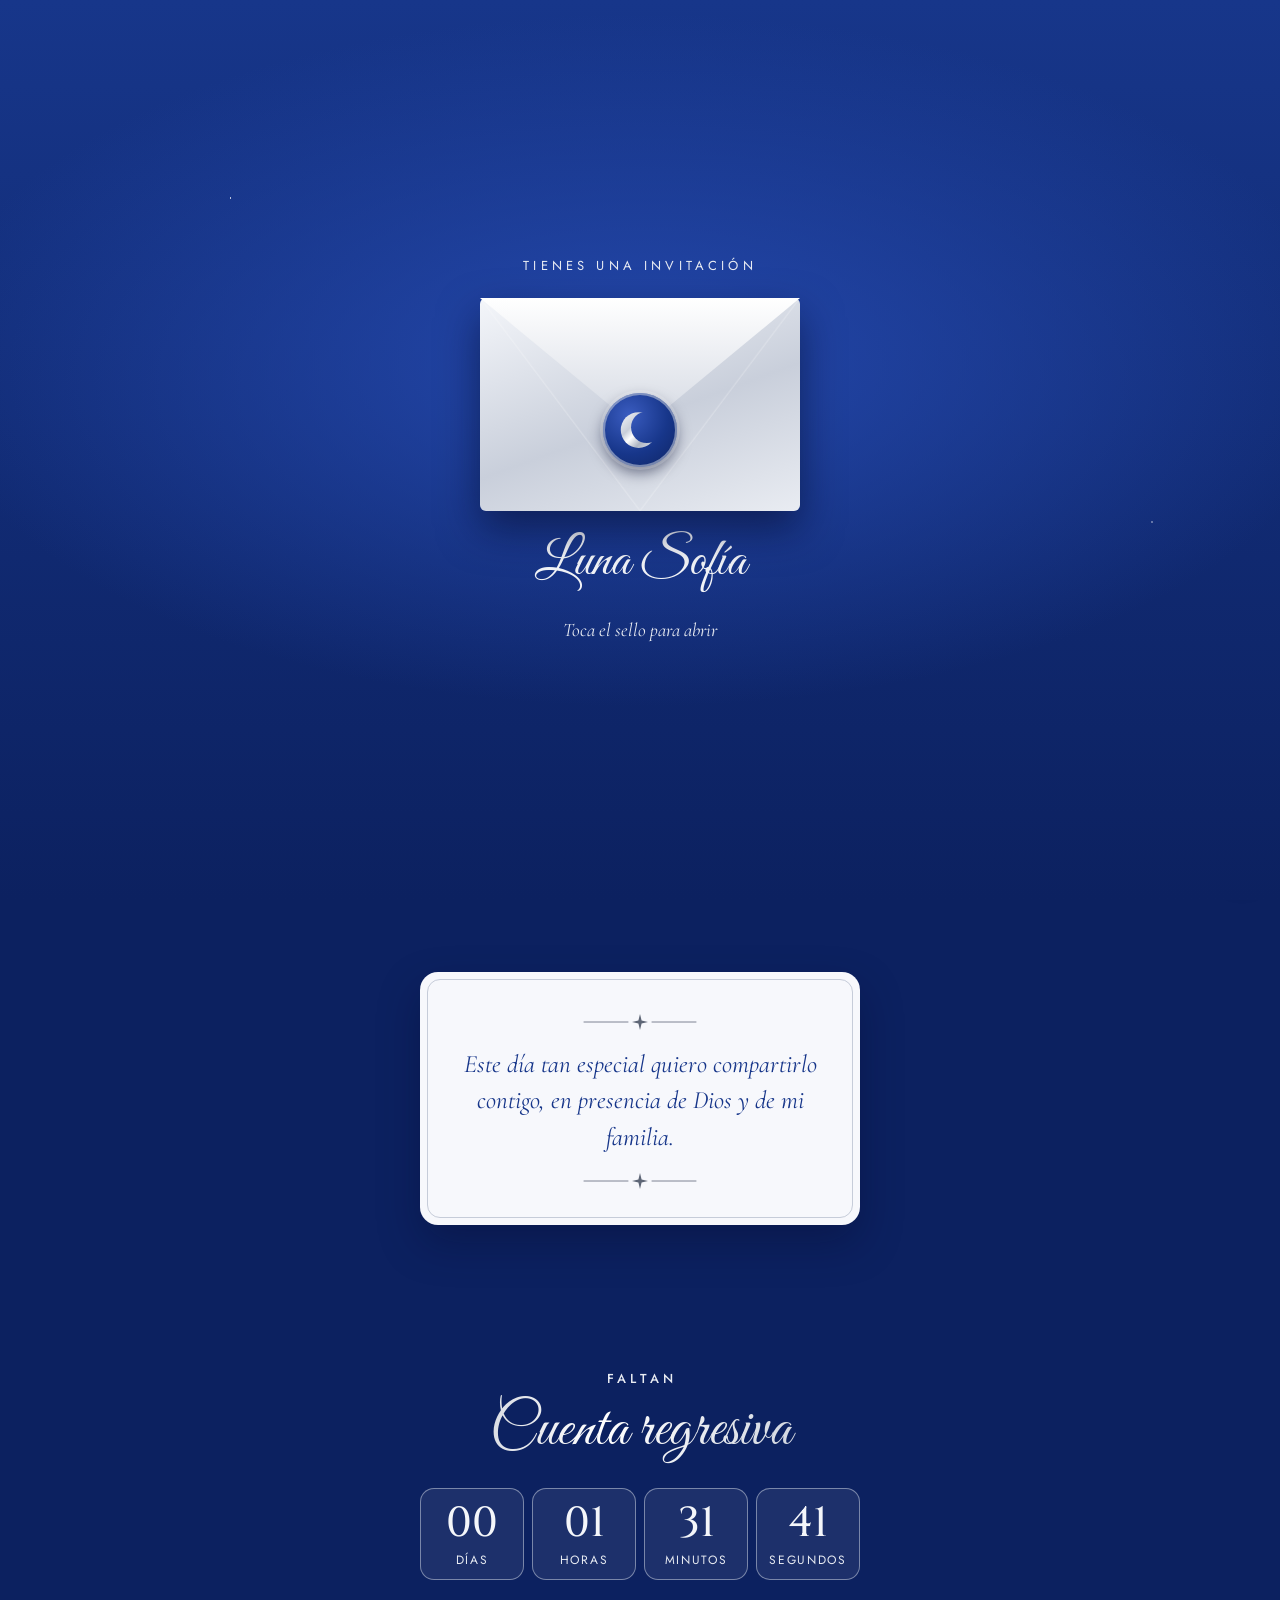
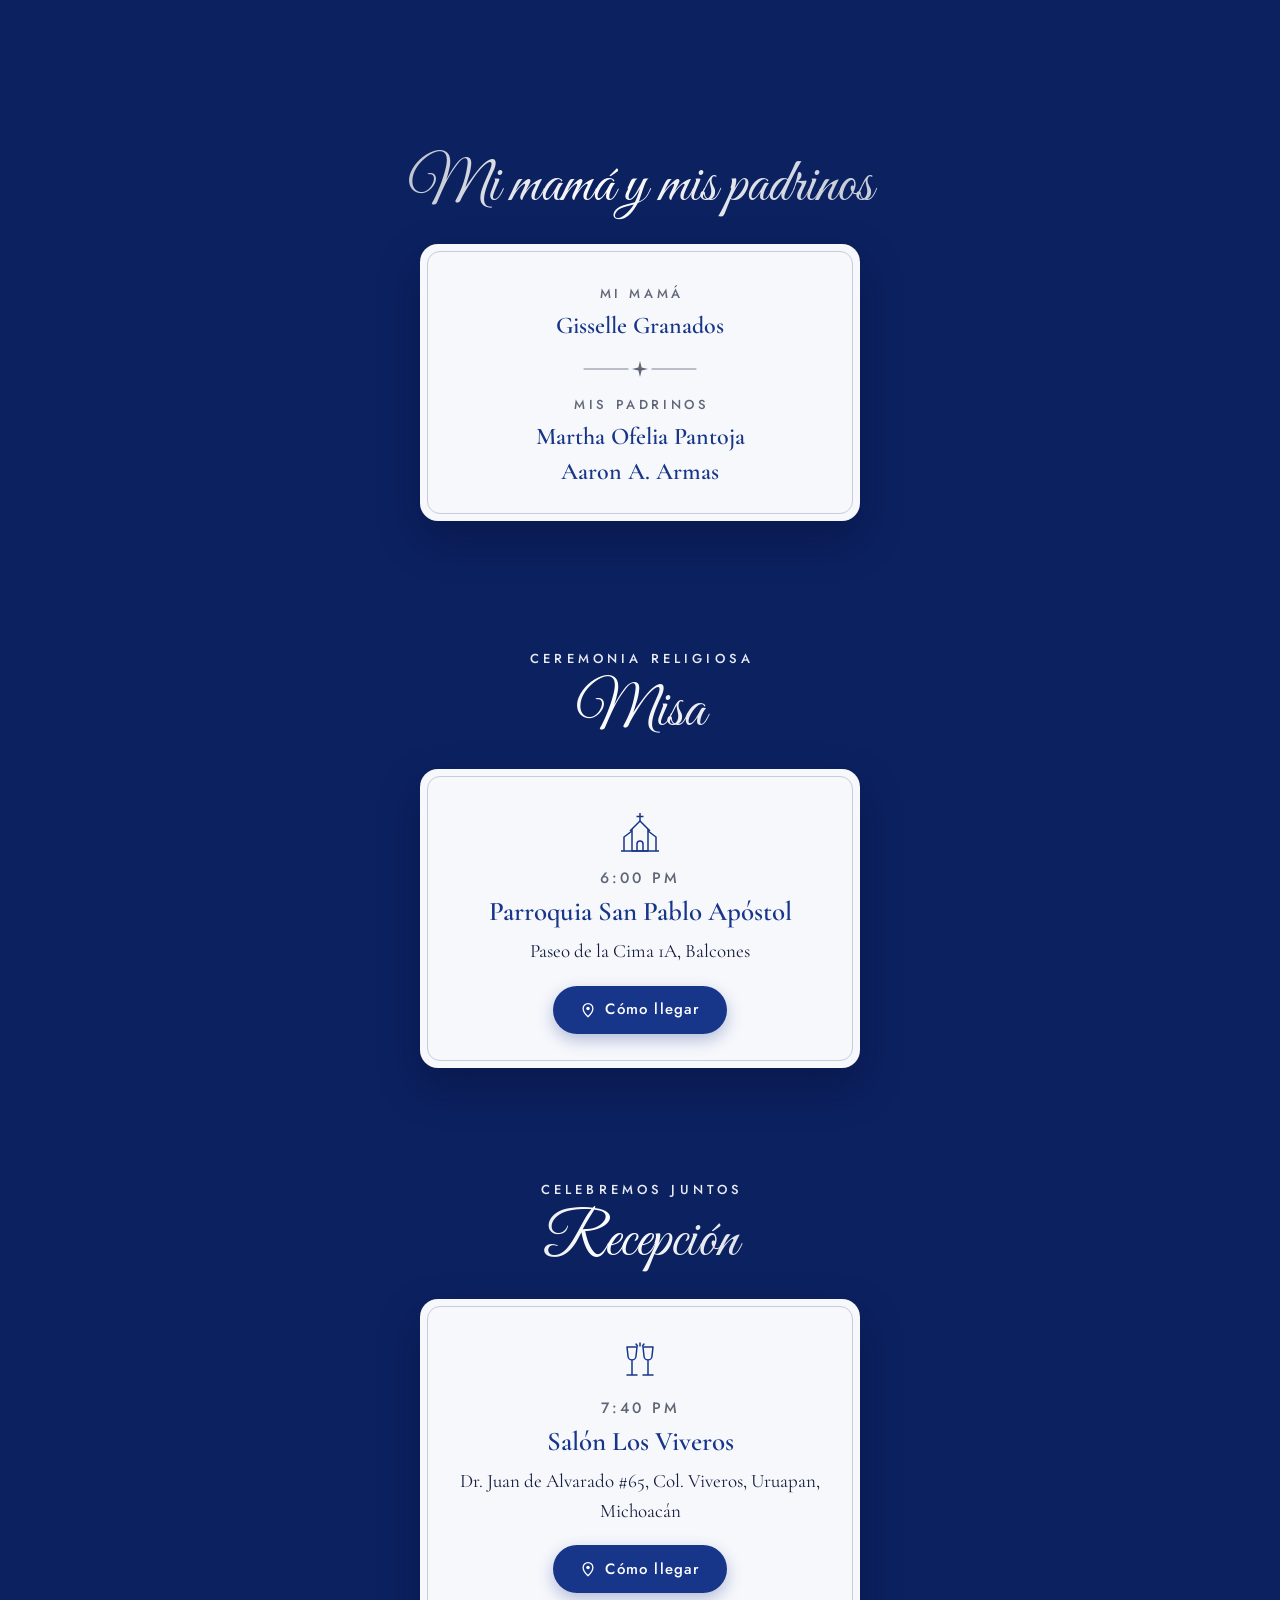
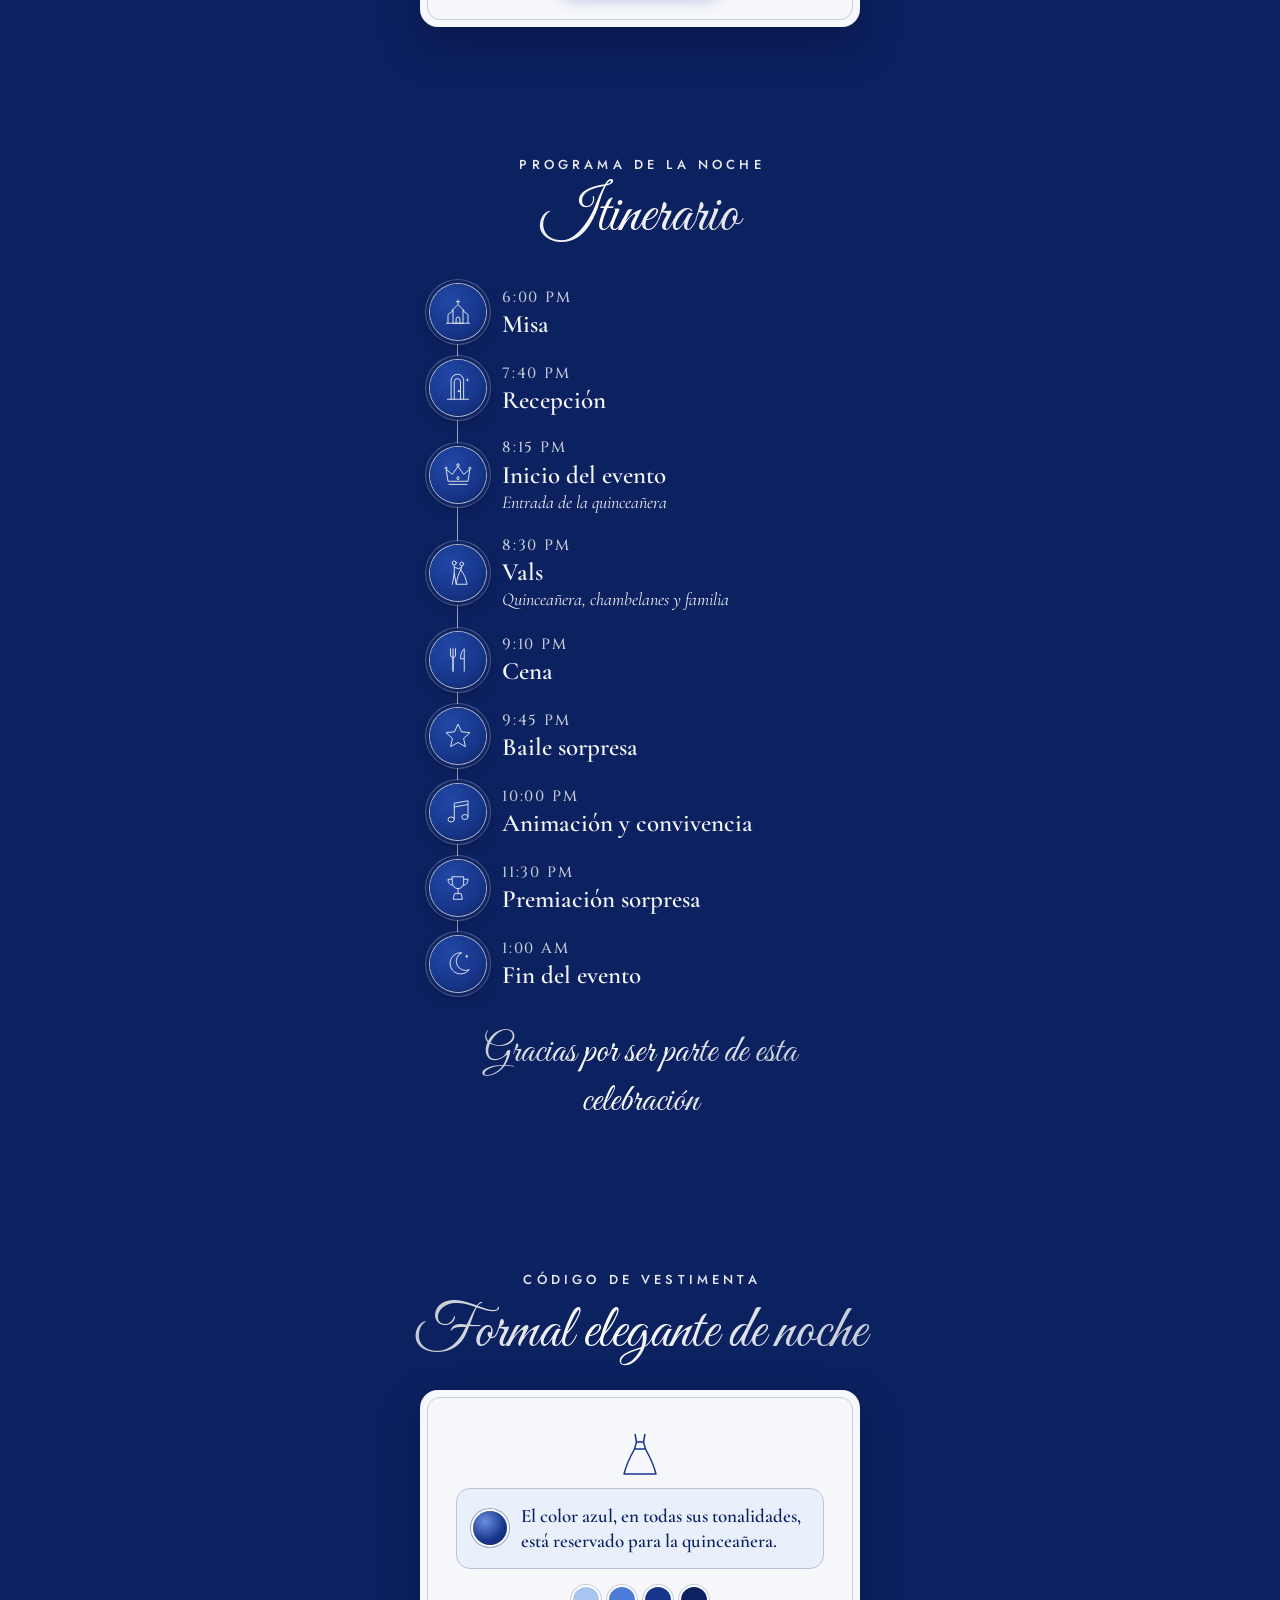
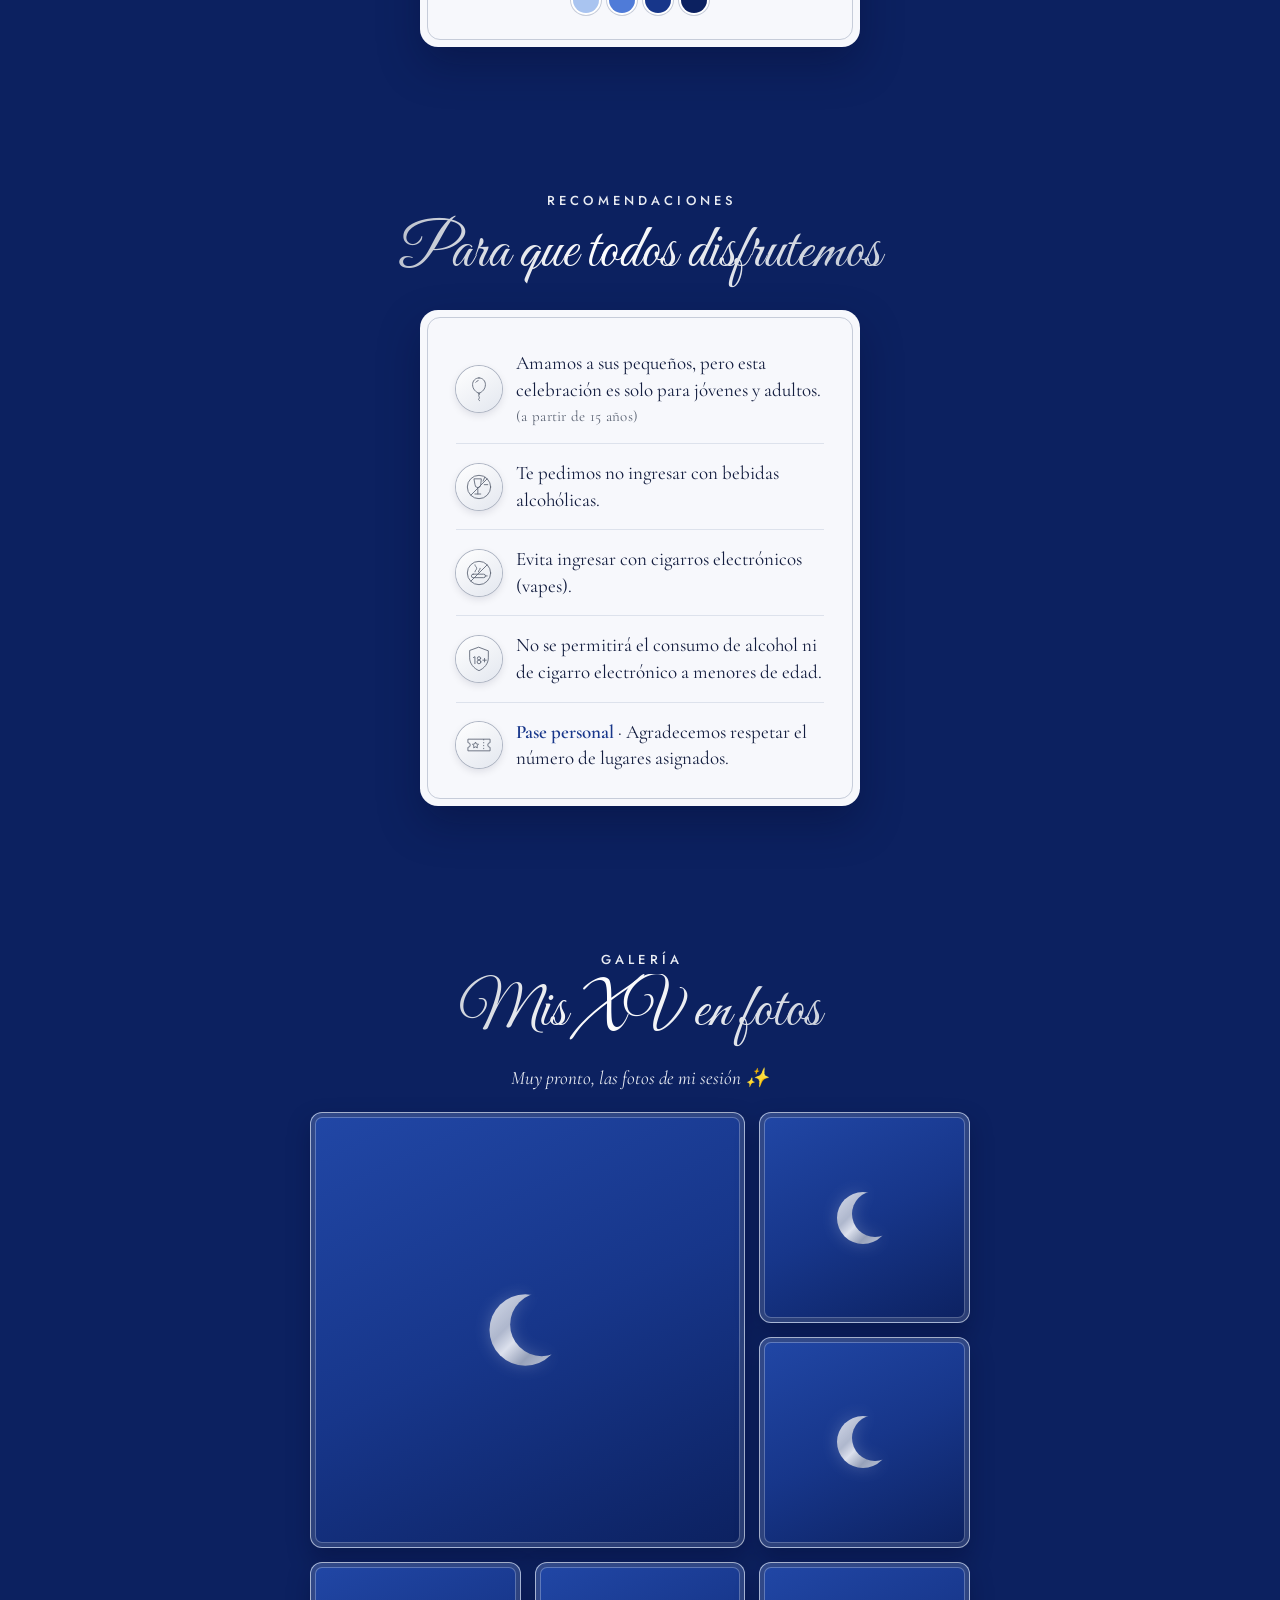
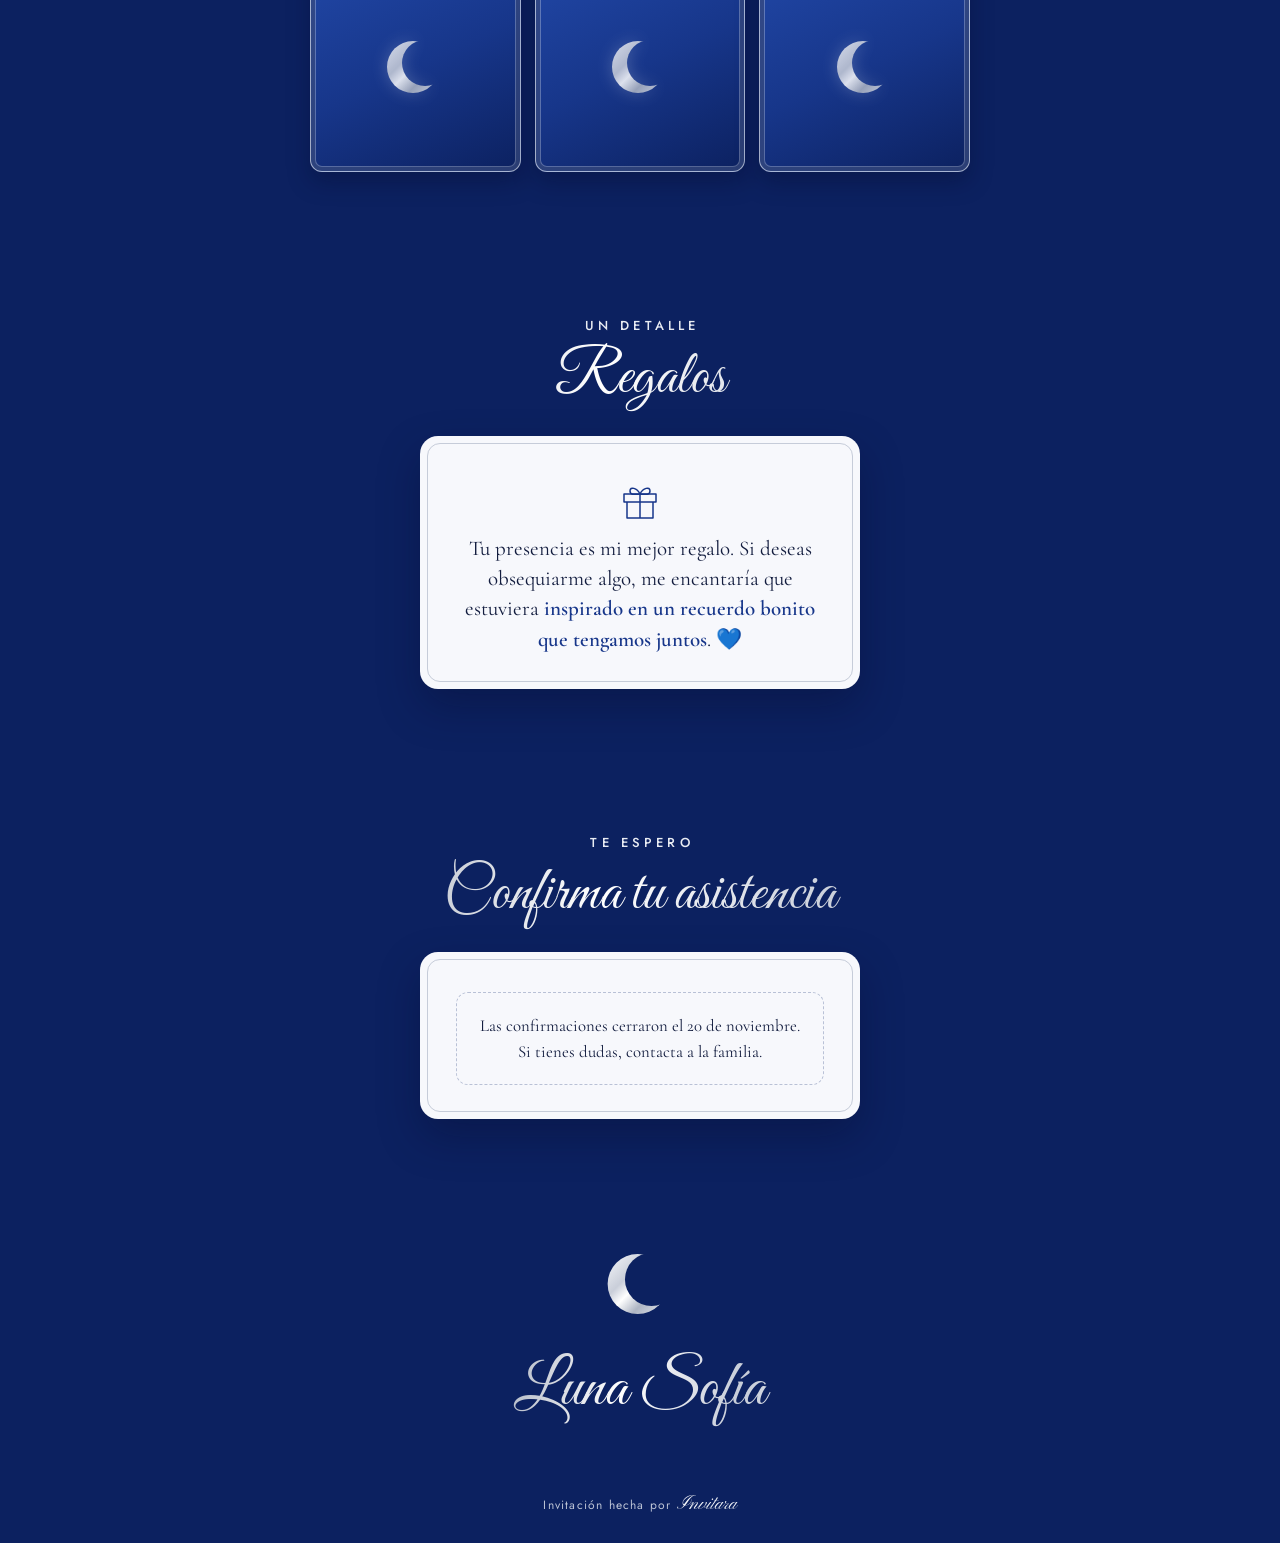
==== commit 13bf254e: "Agrega aviso de evento sin niños Co-Authored-By: Claude Opus 5.5 <noreply@anthropic.com>" ====
--- a/index.html
+++ b/index.html
@@ -233,6 +233,7 @@
         <p class="pase__titulo" data-config="confirmacion.paseTitulo">Pase personal e intransferible</p>
         <p class="pase__texto" data-config="confirmacion.paseTexto">Tu invitación es válida únicamente para el número de personas que te indicó la familia.</p>
         <p class="pase__texto pase__texto--carino" data-config="confirmacion.paseCarino">Con cariño te pedimos no llevar acompañantes adicionales. 💙</p>
+        <p class="pase__texto pase__texto--aviso" data-config="confirmacion.paseSinNinos">Amamos a sus pequeños, pero esta celebración es solo para jóvenes y adultos (a partir de 15 años).</p>
       </div>
 
       <div class="tarjeta tarjeta--formulario revelar" data-confirmacion-formulario></div>
@@ -395,6 +396,14 @@
           <path d="M10 38L38 10"/>
         </g>
       </symbol>
+      <symbol id="icono-globo" viewBox="0 0 48 48">
+        <g fill="none" stroke="currentColor" stroke-width="1.5" stroke-linecap="round" stroke-linejoin="round">
+          <path d="M24 5c-6.6 0-11 5.2-11 11.5C13 24 18.5 29.5 24 31c5.5-1.5 11-7 11-14.5C35 10.2 30.6 5 24 5z"/>
+          <path d="M18.5 12.5a7 7 0 0 1 4-3"/>
+          <path d="M22.5 31l1.5 2.5 1.5-2.5"/>
+          <path d="M24 33.5c-2.2 2.4 2.2 4.6 0 7s1 3.5 1 3.5"/>
+        </g>
+      </symbol>
       <symbol id="icono-menores" viewBox="0 0 48 48">
         <g fill="none" stroke="currentColor" stroke-width="1.5" stroke-linecap="round" stroke-linejoin="round">
           <path d="M24 4l16 6v12c0 10-7 18-16 22-9-4-16-12-16-22V10z"/>
--- a/assets/css/estilos.css
+++ b/assets/css/estilos.css
@@ -784,6 +784,7 @@
 .recomendaciones__icono svg { width: 28px; height: 28px; }
 .recomendaciones__item p { font-size: 19px; line-height: 1.4; color: var(--tinta); }
 .recomendaciones__item strong { color: var(--azul-rey); }
+.recomendaciones__nota { display: block; margin-top: 3px; font-size: 15px; letter-spacing: .02em; color: var(--plata-oscuro); }
 
 /* ---------- Regalos ---------- */
 .tarjeta__texto strong { color: var(--azul-rey); font-weight: 600; }
@@ -836,6 +837,7 @@
 .pase__titulo { font-family: var(--fuente-titulo); font-size: 18px; font-weight: 500; letter-spacing: .06em; line-height: 1.3; color: #F4F6FA; }
 .pase__texto { margin-top: 8px; font-size: 19px; line-height: 1.45; color: var(--plata-claro); }
 .pase__texto--carino { font-style: italic; }
+.pase__texto--aviso { margin-top: 14px; padding-top: 12px; border-top: 1px solid rgba(214, 220, 232, .3); font-size: 17px; }
 
 /* ---------- Revelar al hacer scroll ---------- */
 .js .revelar { opacity: 0; transform: translateY(24px); transition: opacity 1s ease, transform 1s cubic-bezier(.22, .8, .3, 1); }
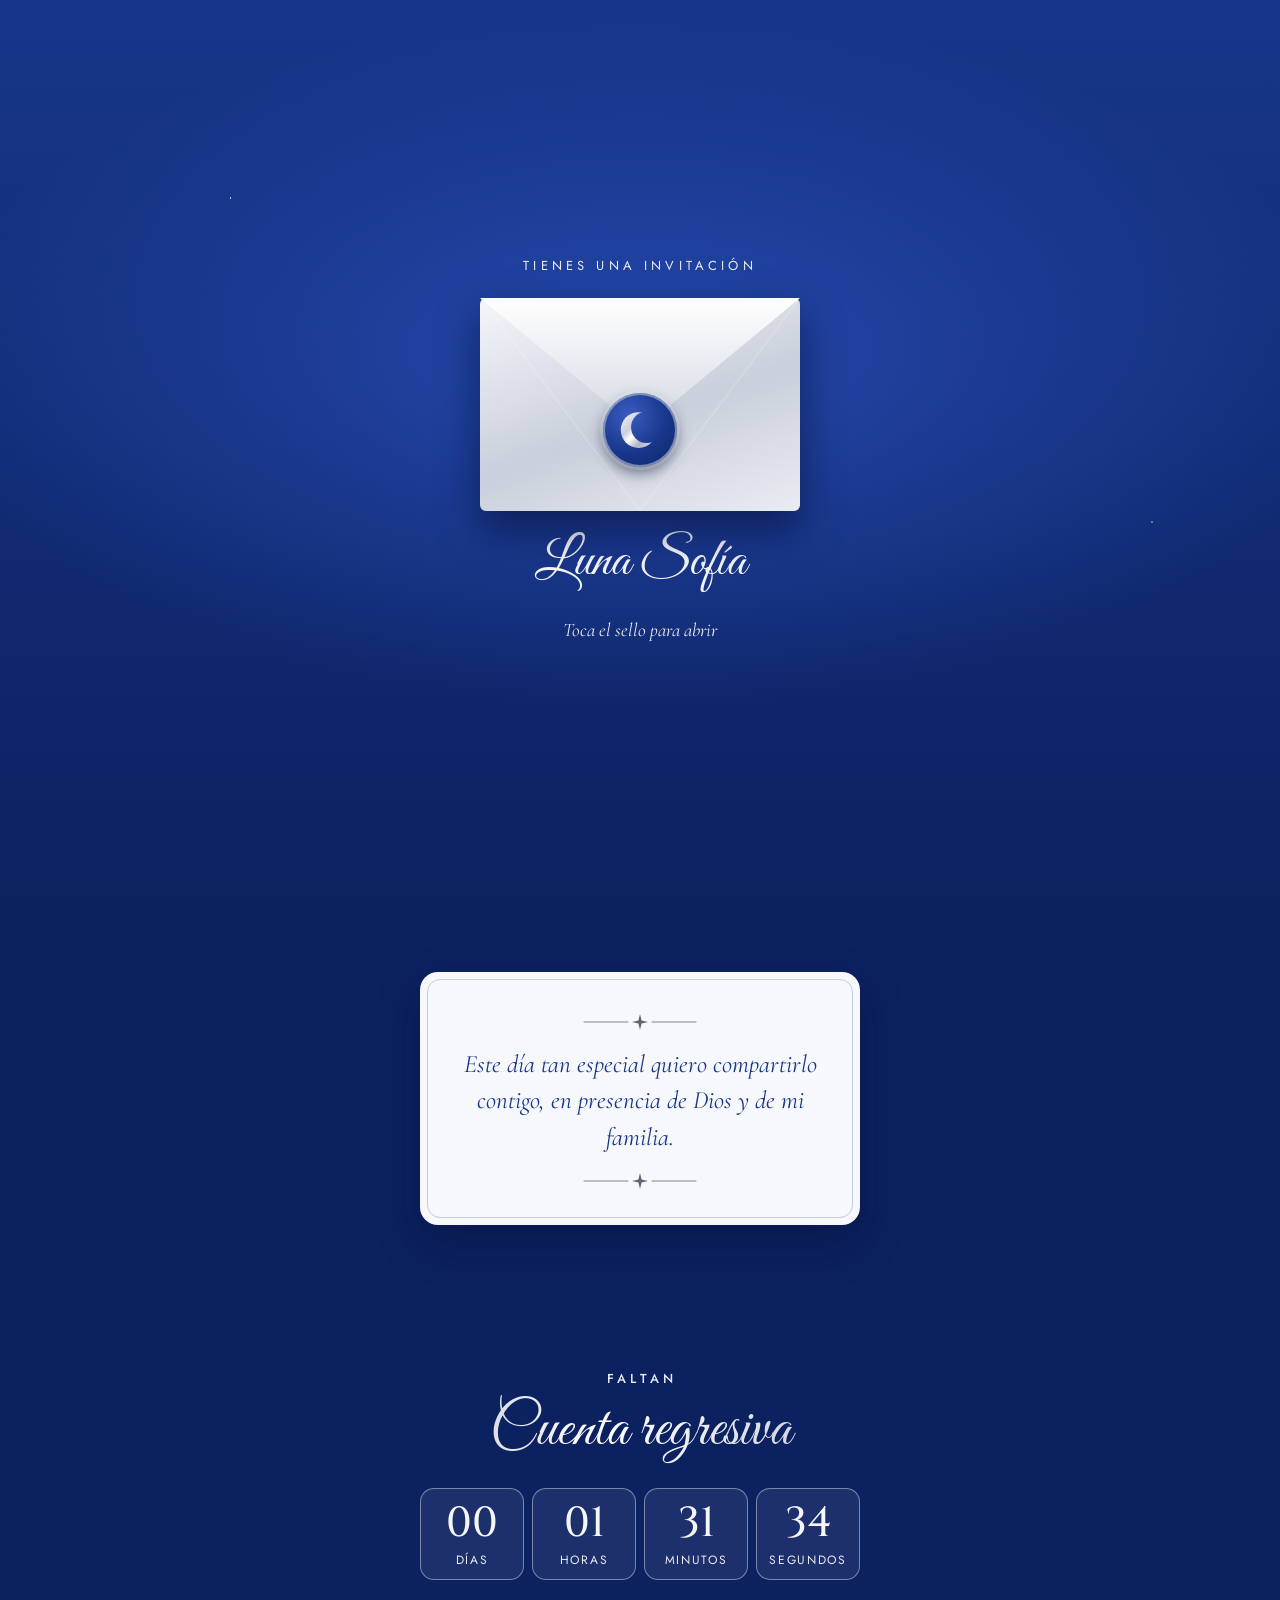
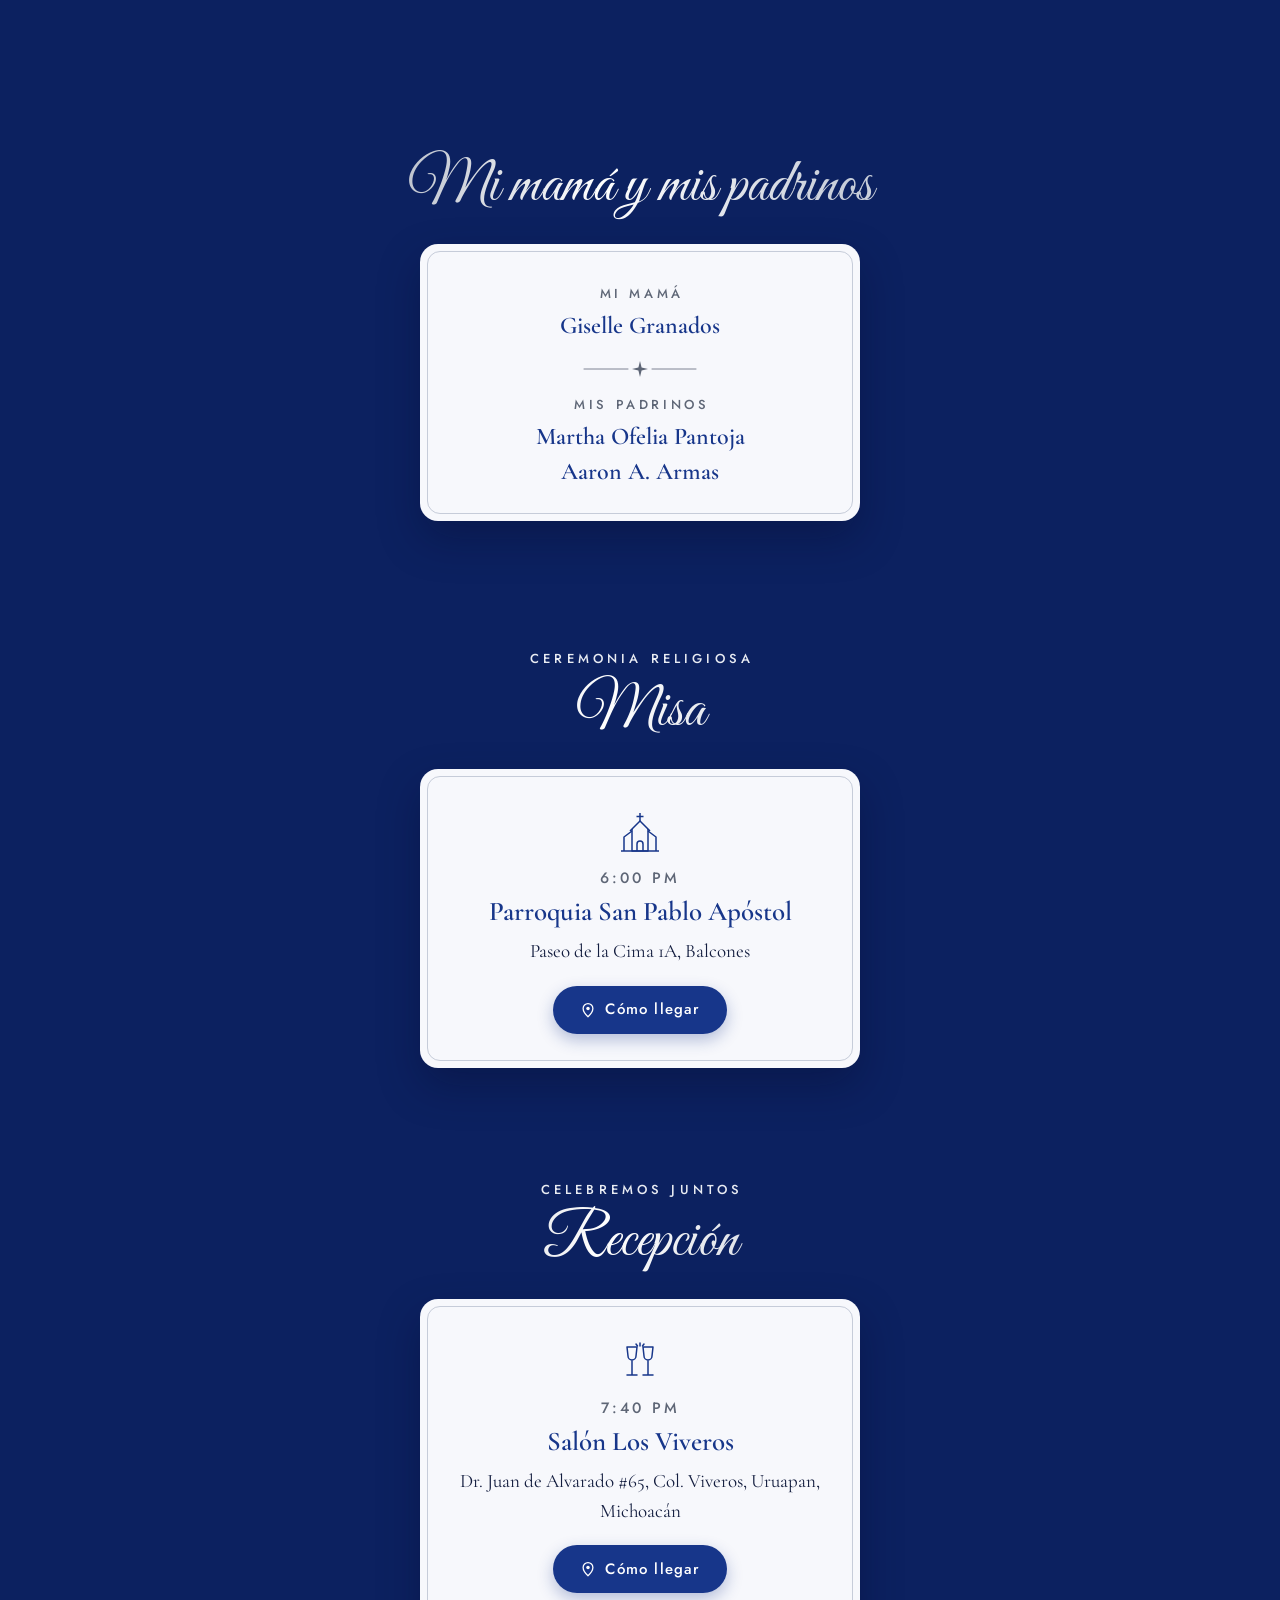
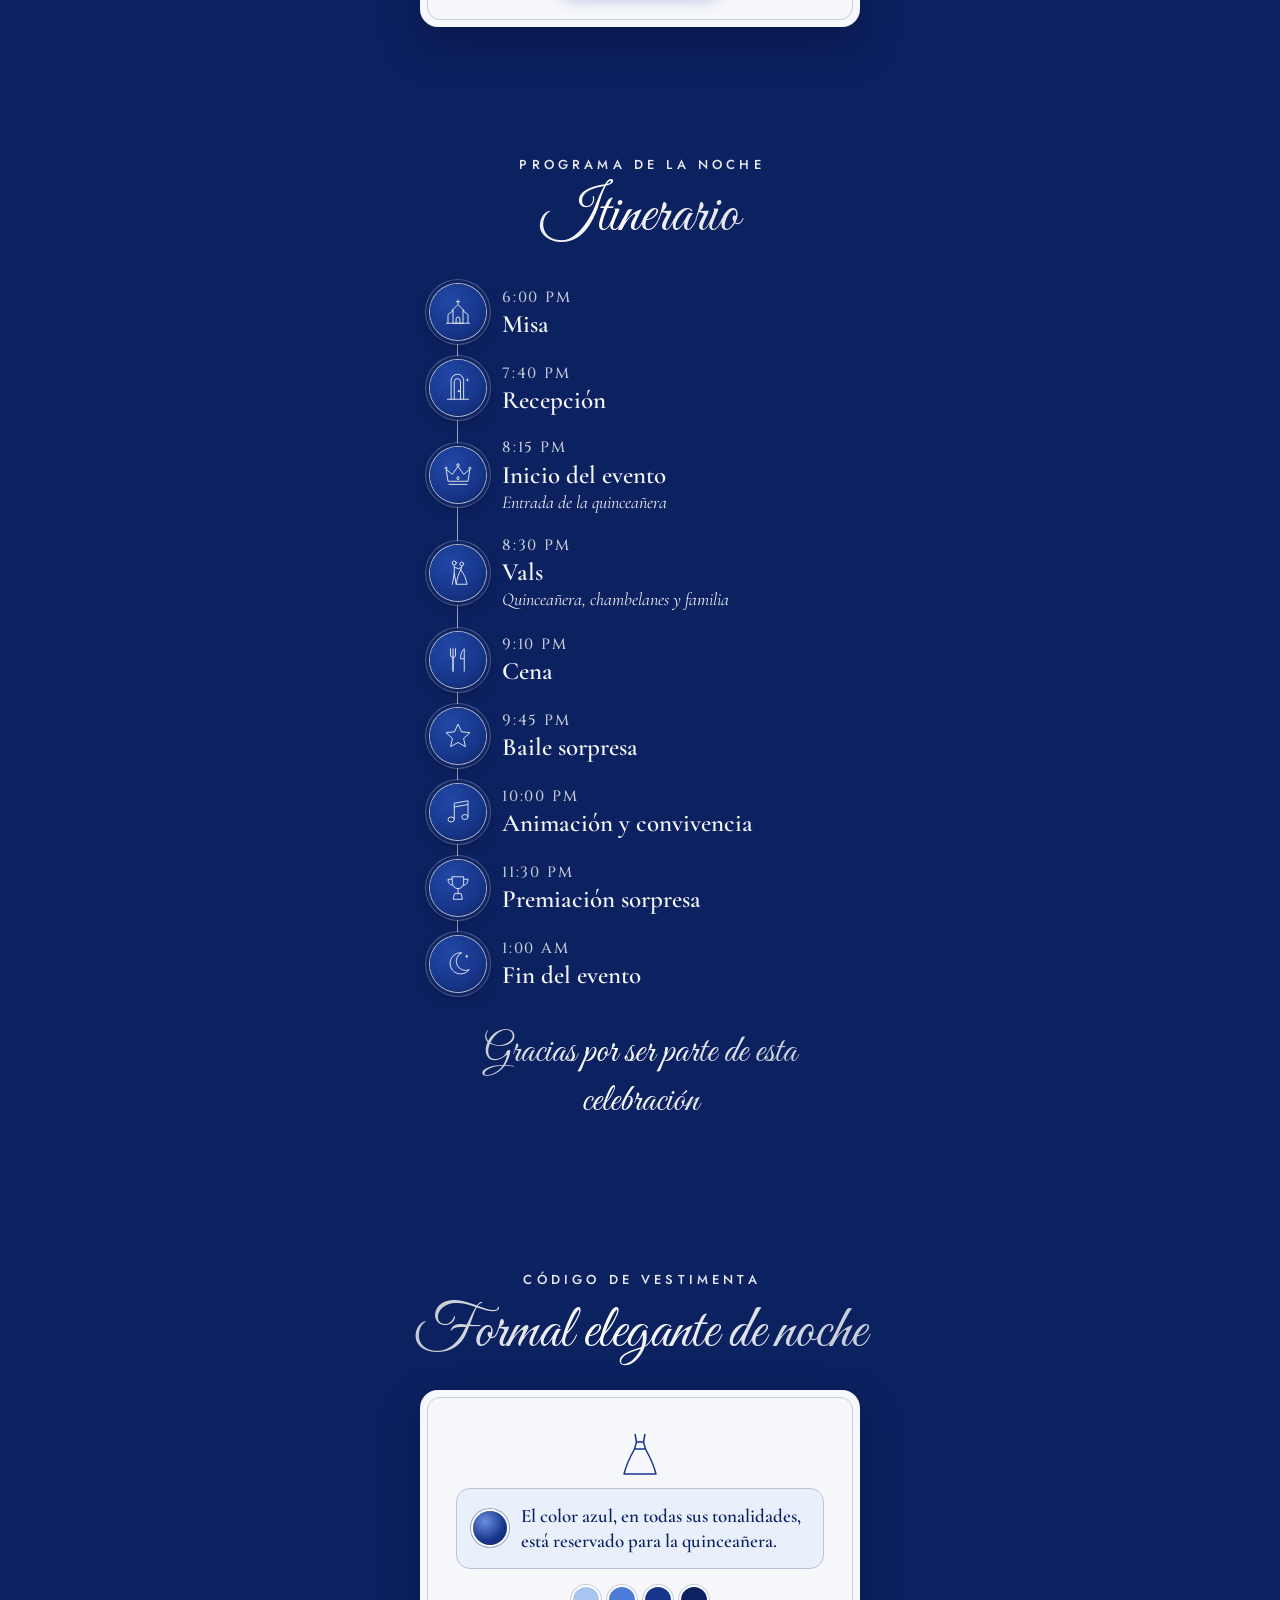
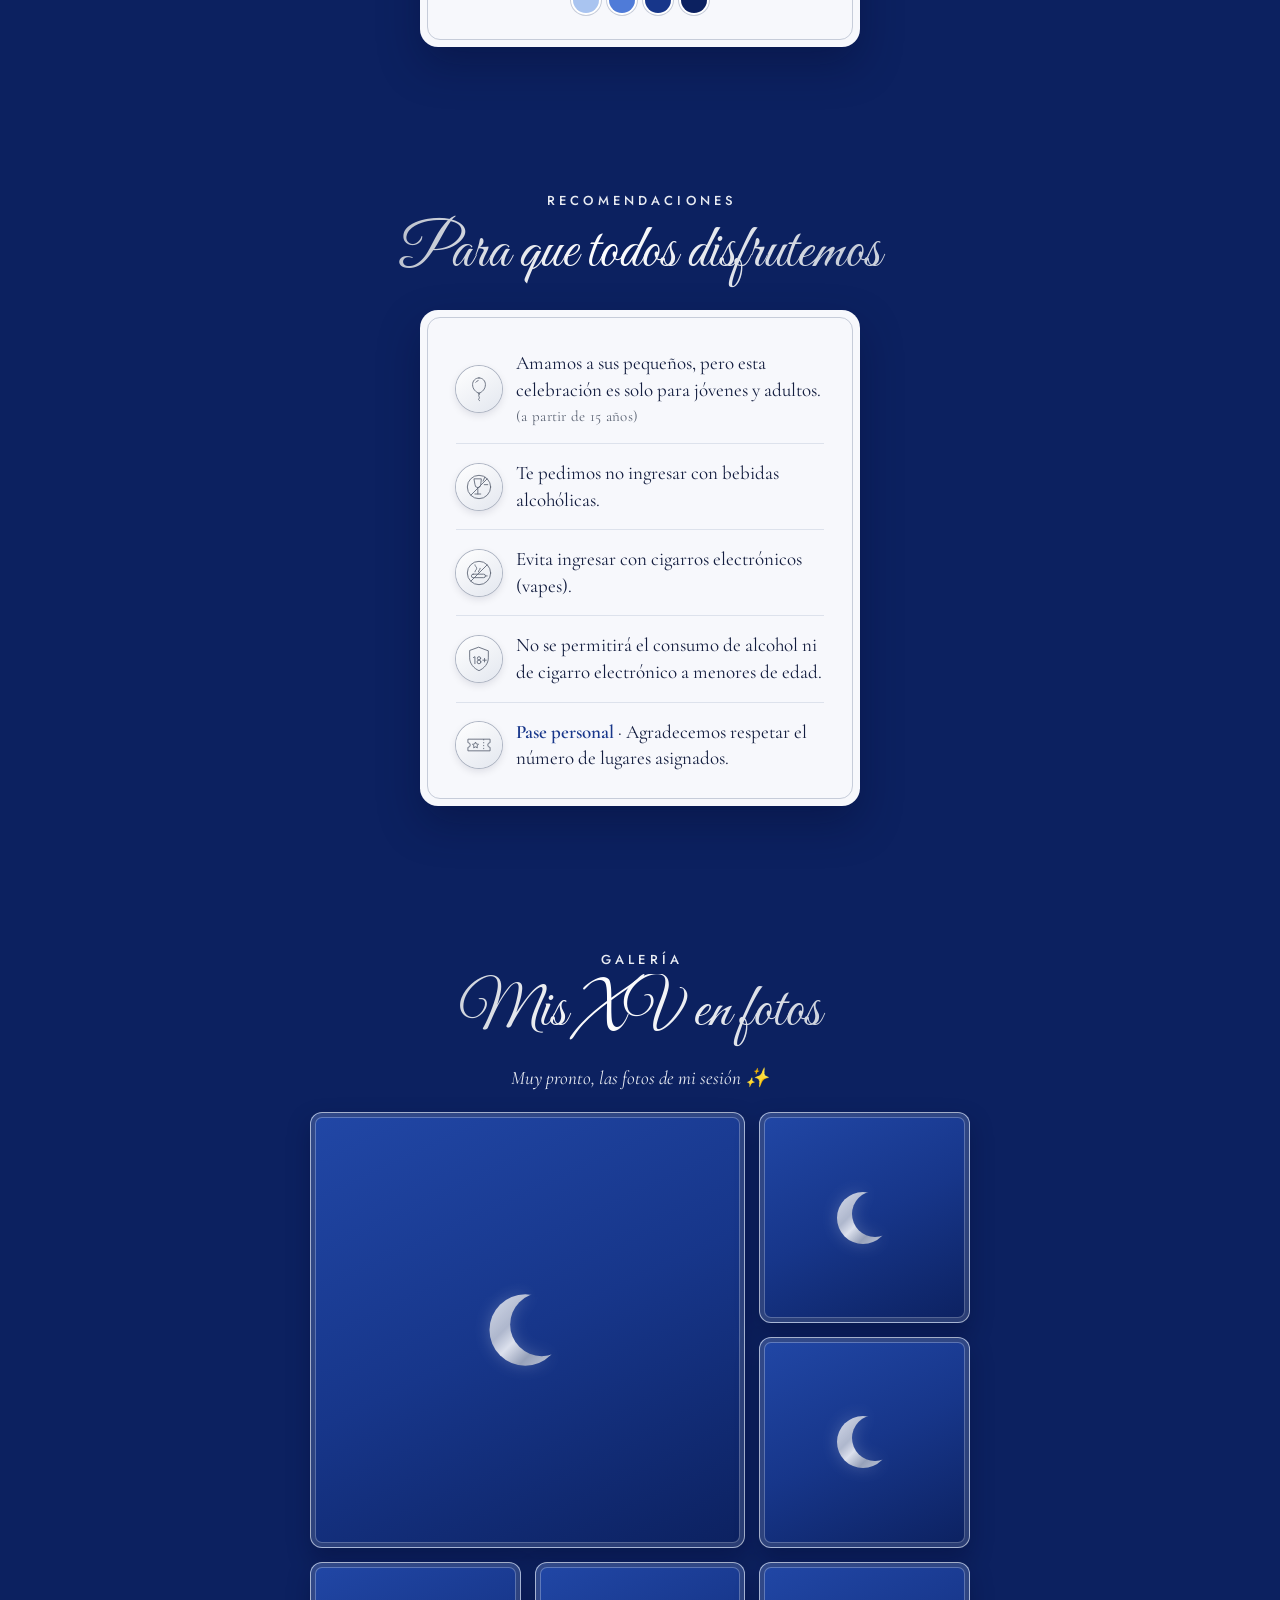
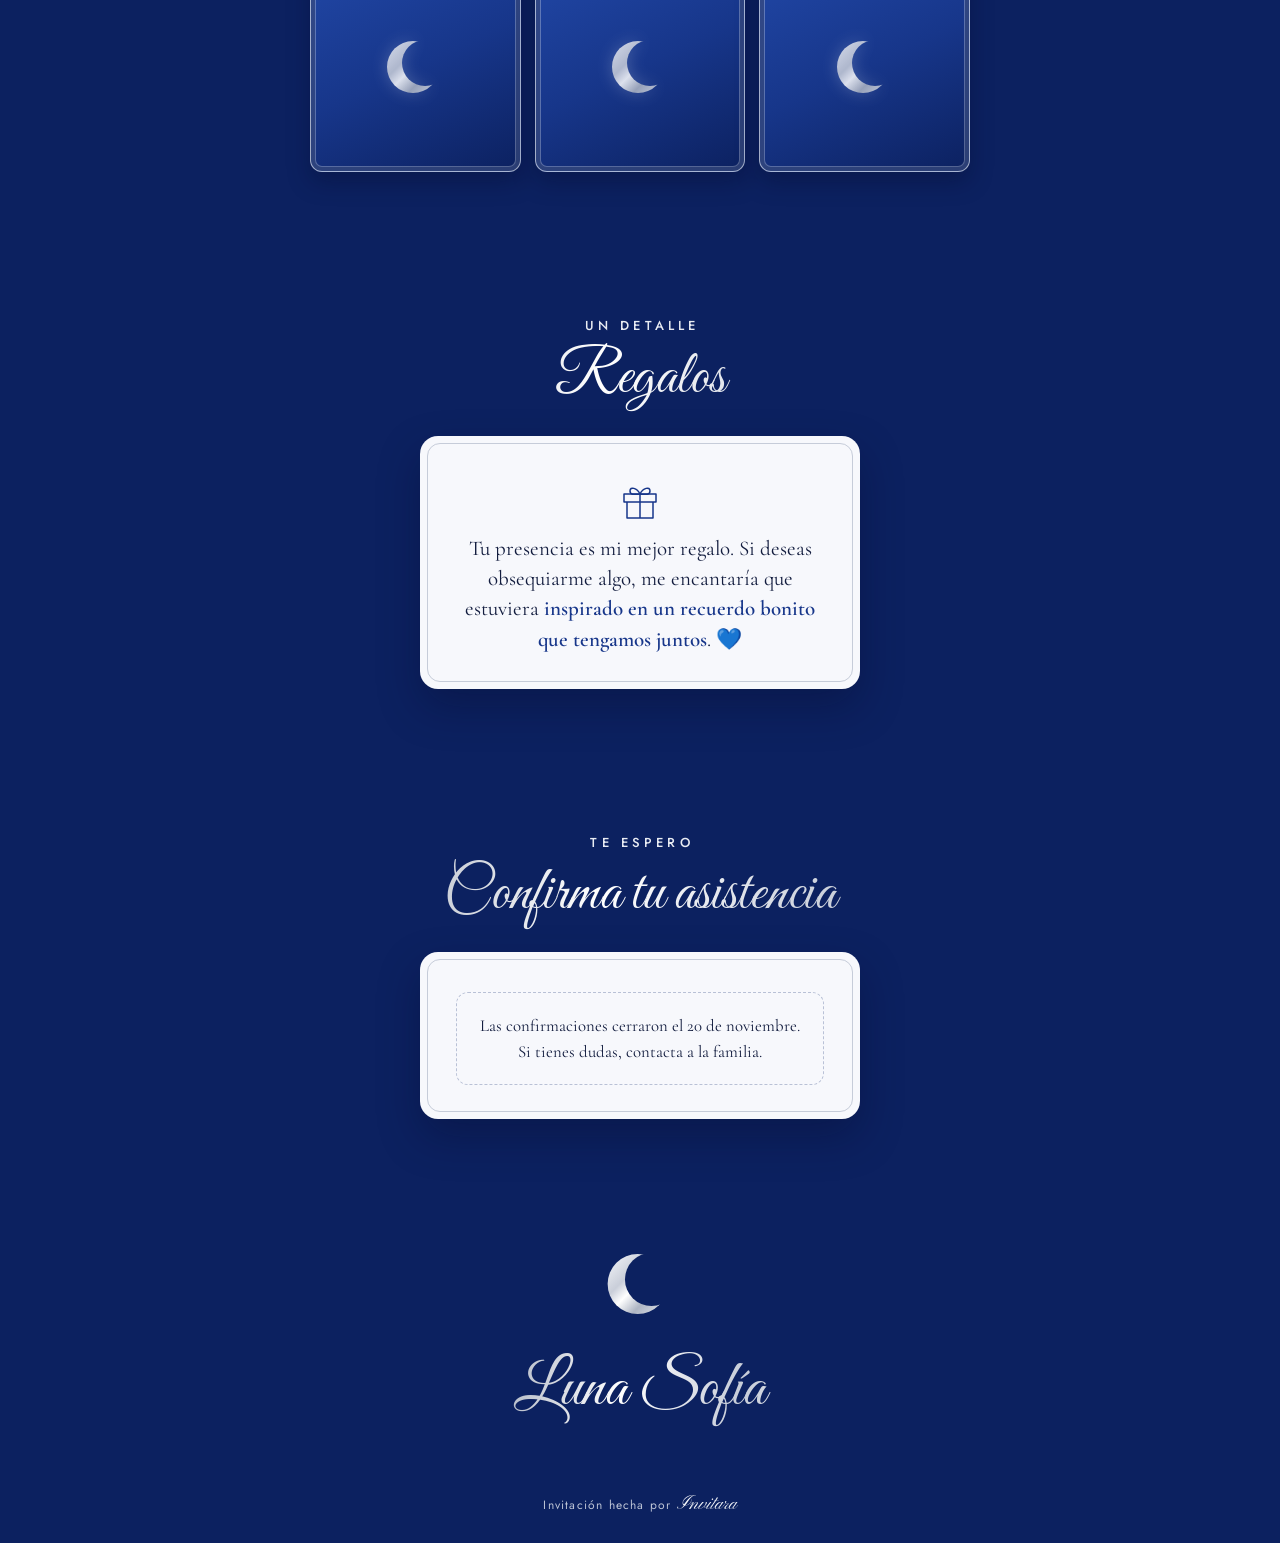
==== commit 183377f0: "Corrige nombre: Giselle Co-Authored-By: Claude Opus 5.5 <noreply@anthropic.com>" ====
--- a/index.html
+++ b/index.html
@@ -128,7 +128,7 @@
       <h2 class="seccion__titulo plata revelar" id="titulo-familia" data-config="familia.titulo">Mi mamá y mis padrinos</h2>
       <div class="tarjeta revelar">
         <h3 class="tarjeta__subtitulo" data-config="familia.etiquetaPadres">Mi mamá</h3>
-        <p class="tarjeta__nombre" data-config="familia.padres">Gisselle Granados</p>
+        <p class="tarjeta__nombre" data-config="familia.padres">Giselle Granados</p>
         <svg class="adorno adorno--chico" viewBox="0 0 120 20" aria-hidden="true"><use href="#adorno-linea"/></svg>
         <h3 class="tarjeta__subtitulo" data-config="familia.etiquetaPadrinos">Mis padrinos</h3>
         <ul class="tarjeta__lista" id="lista-padrinos">
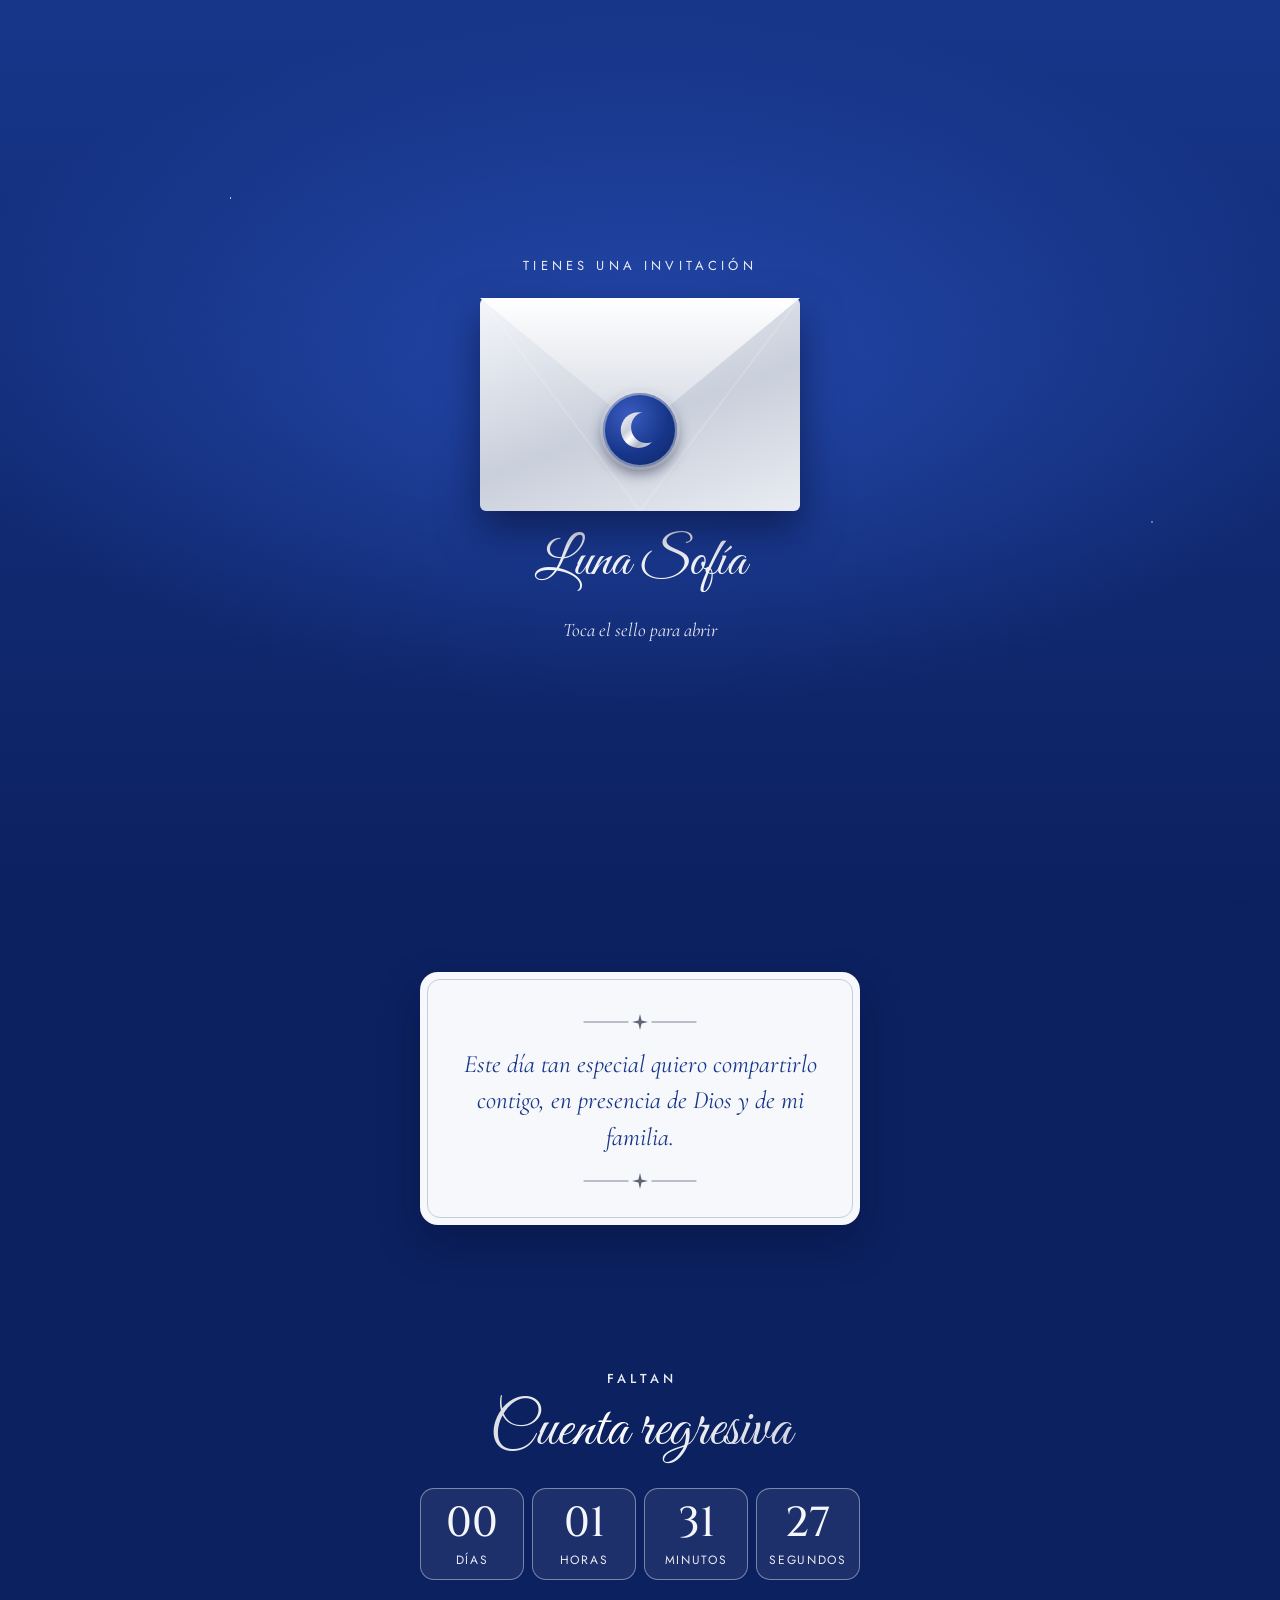
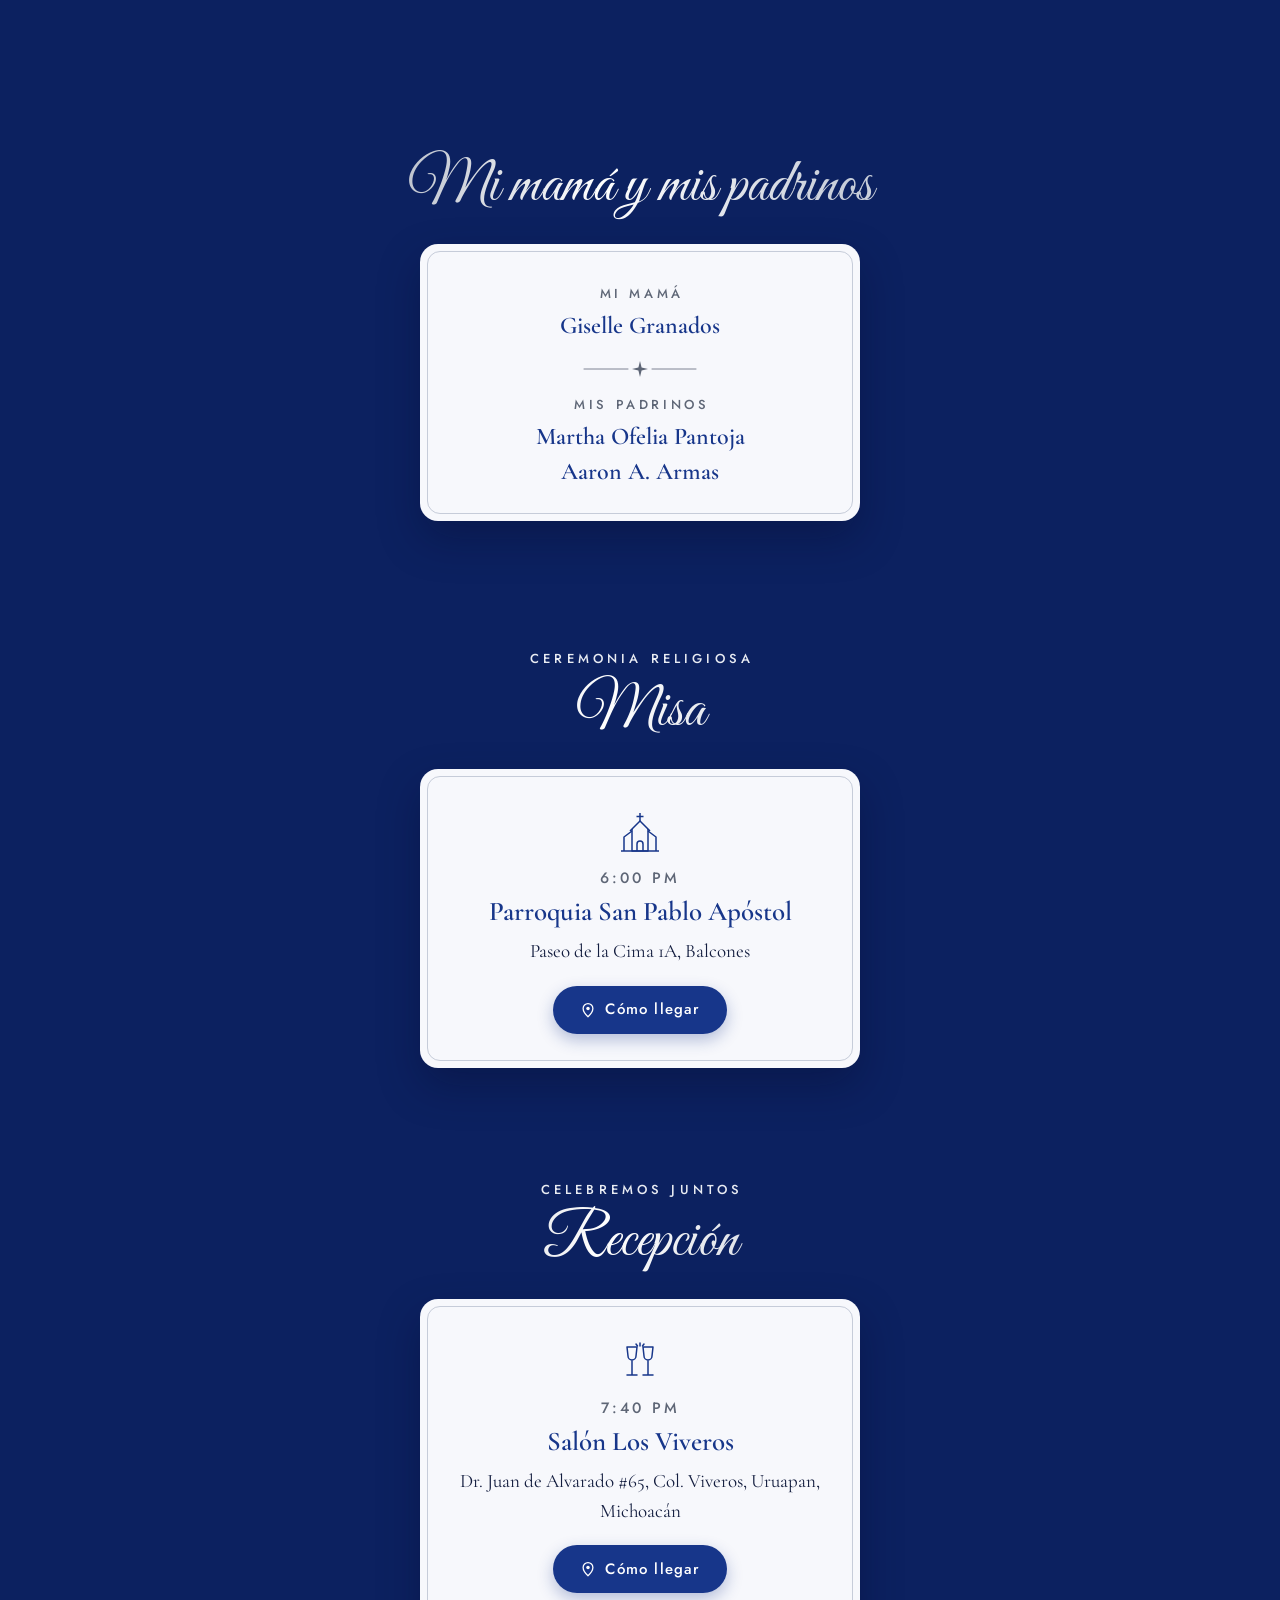
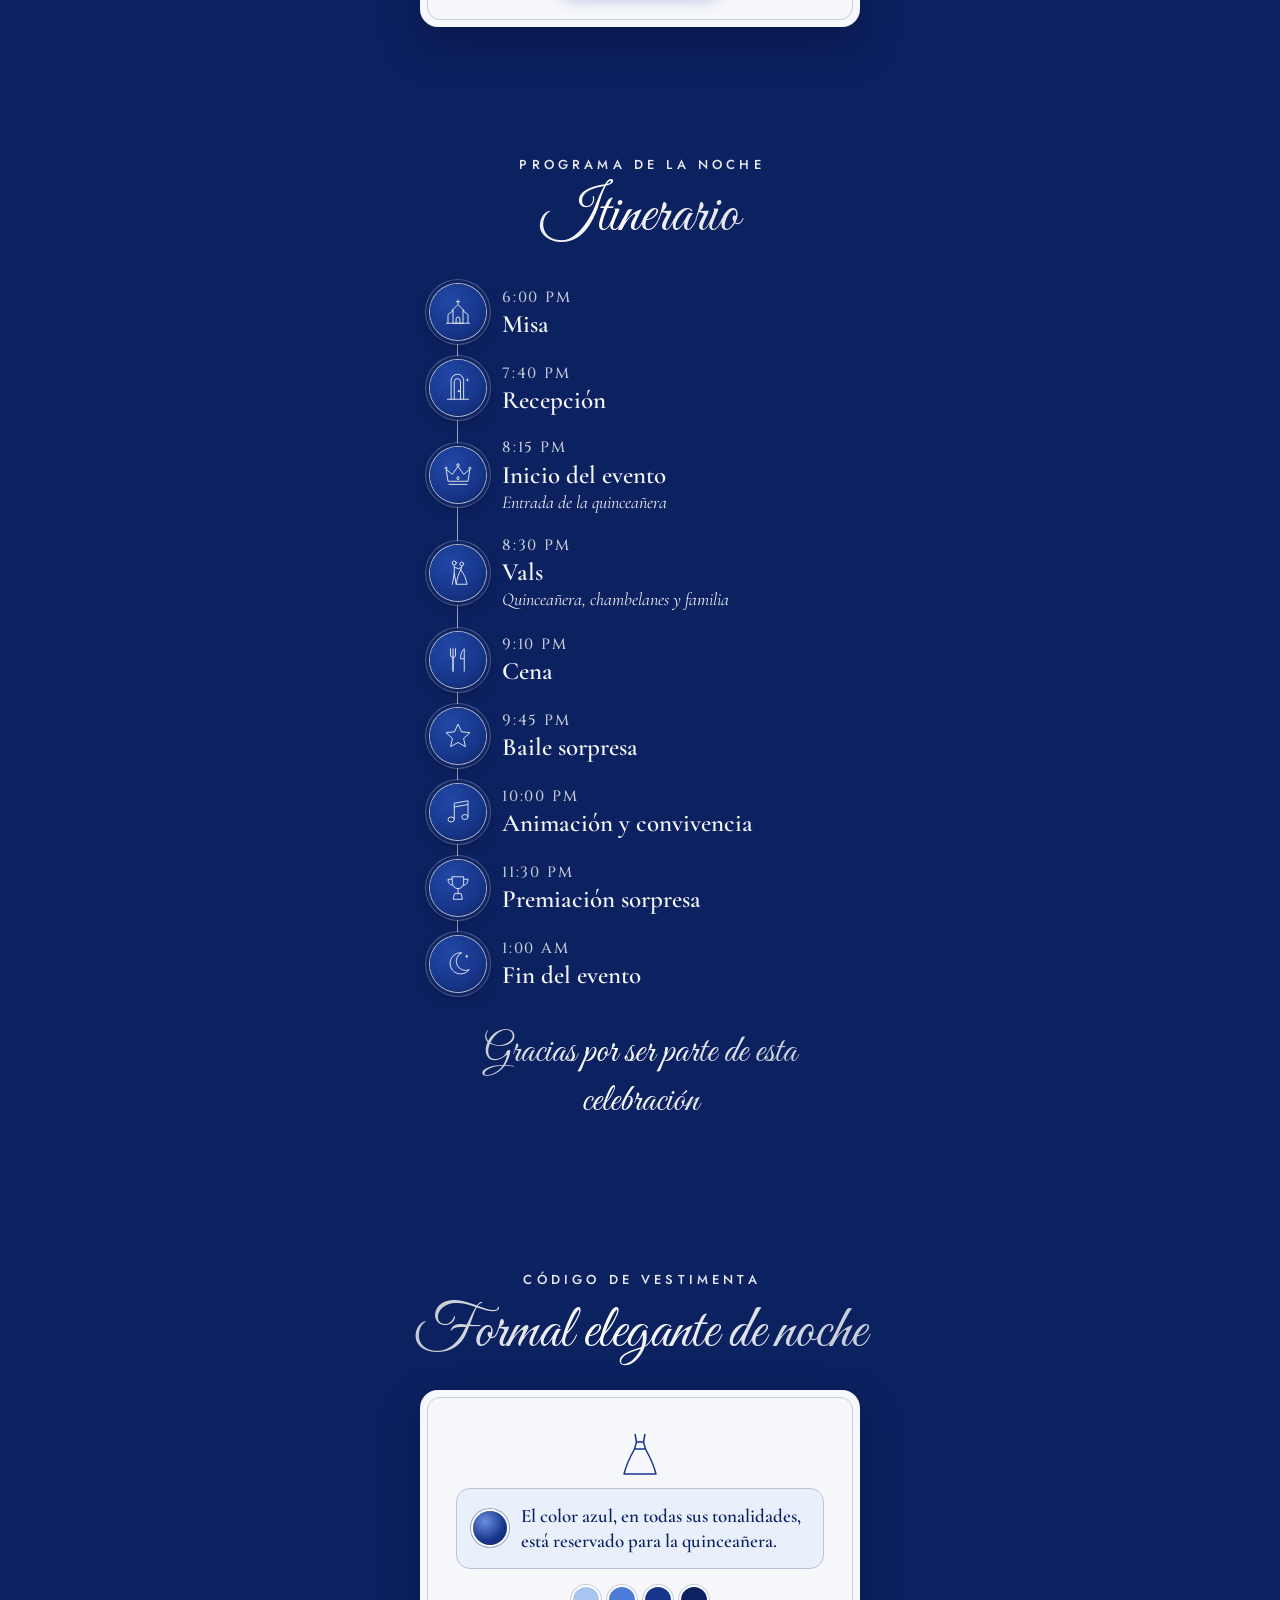
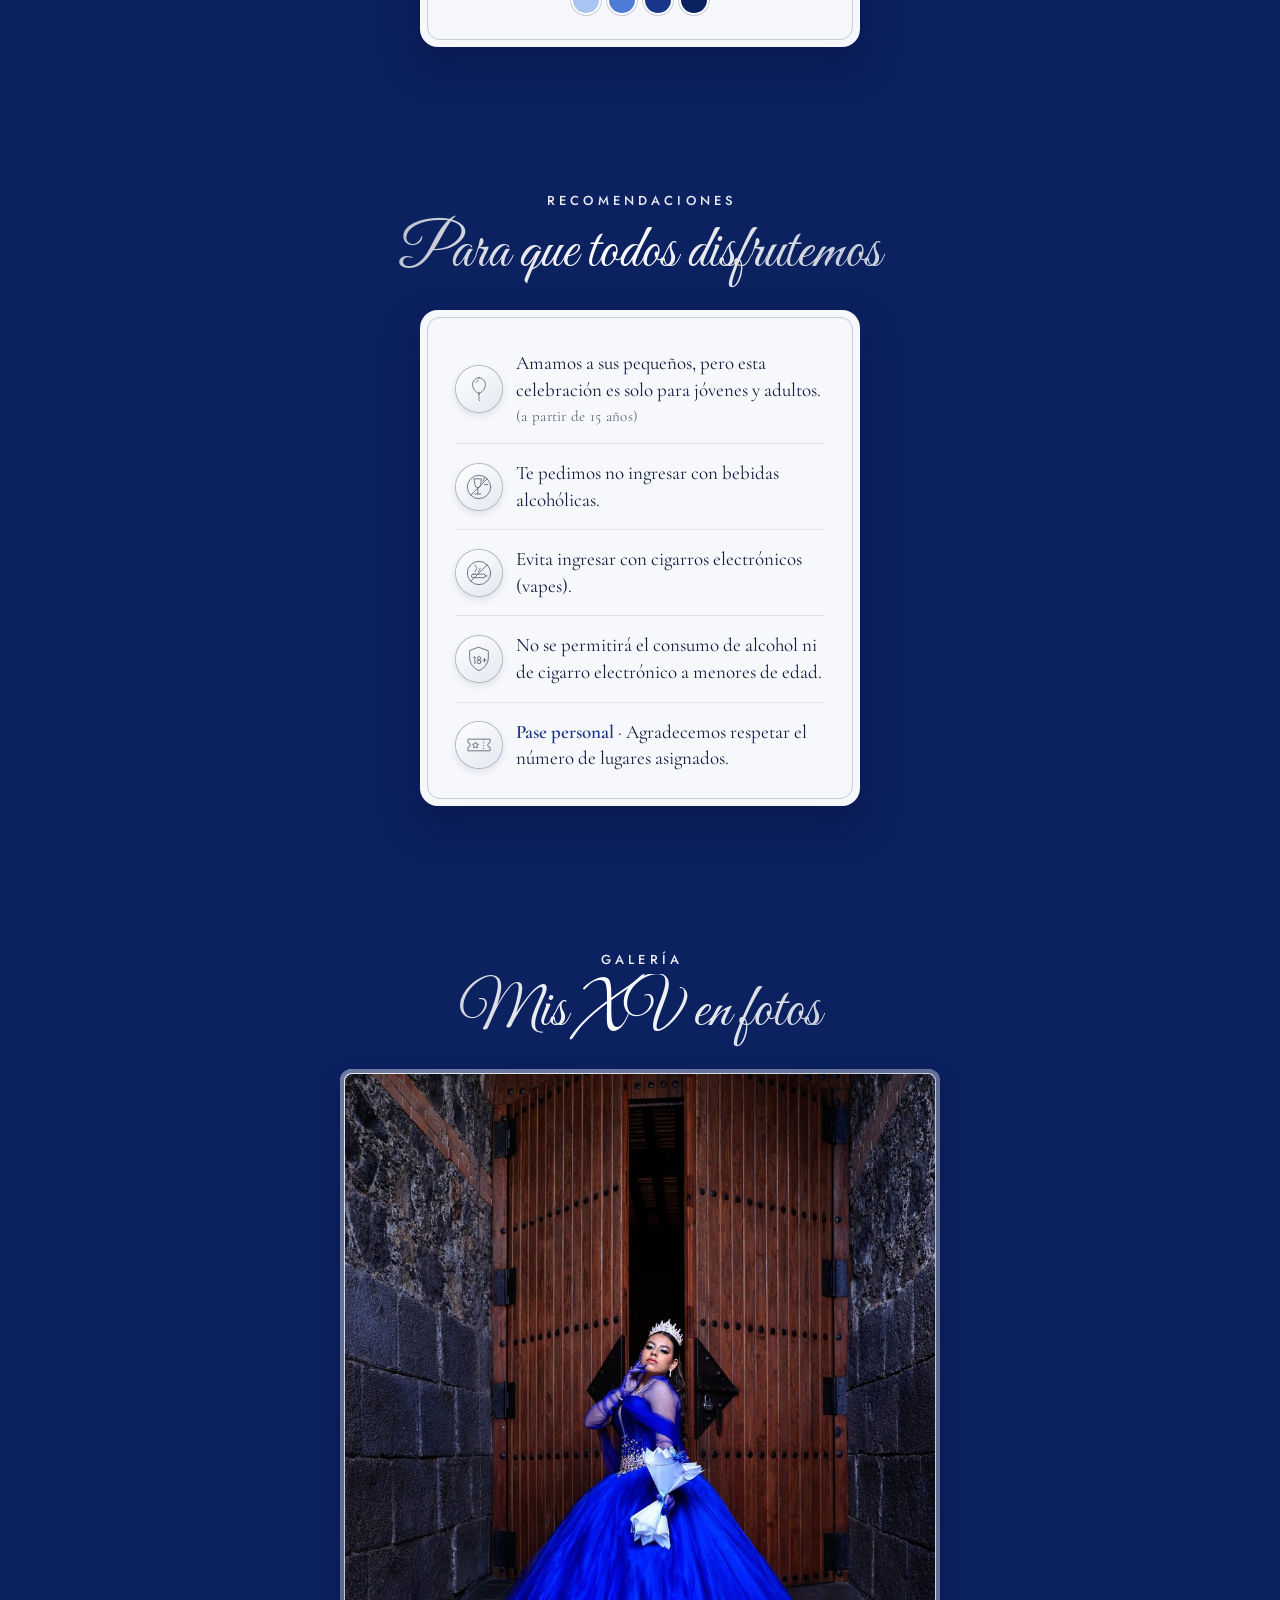
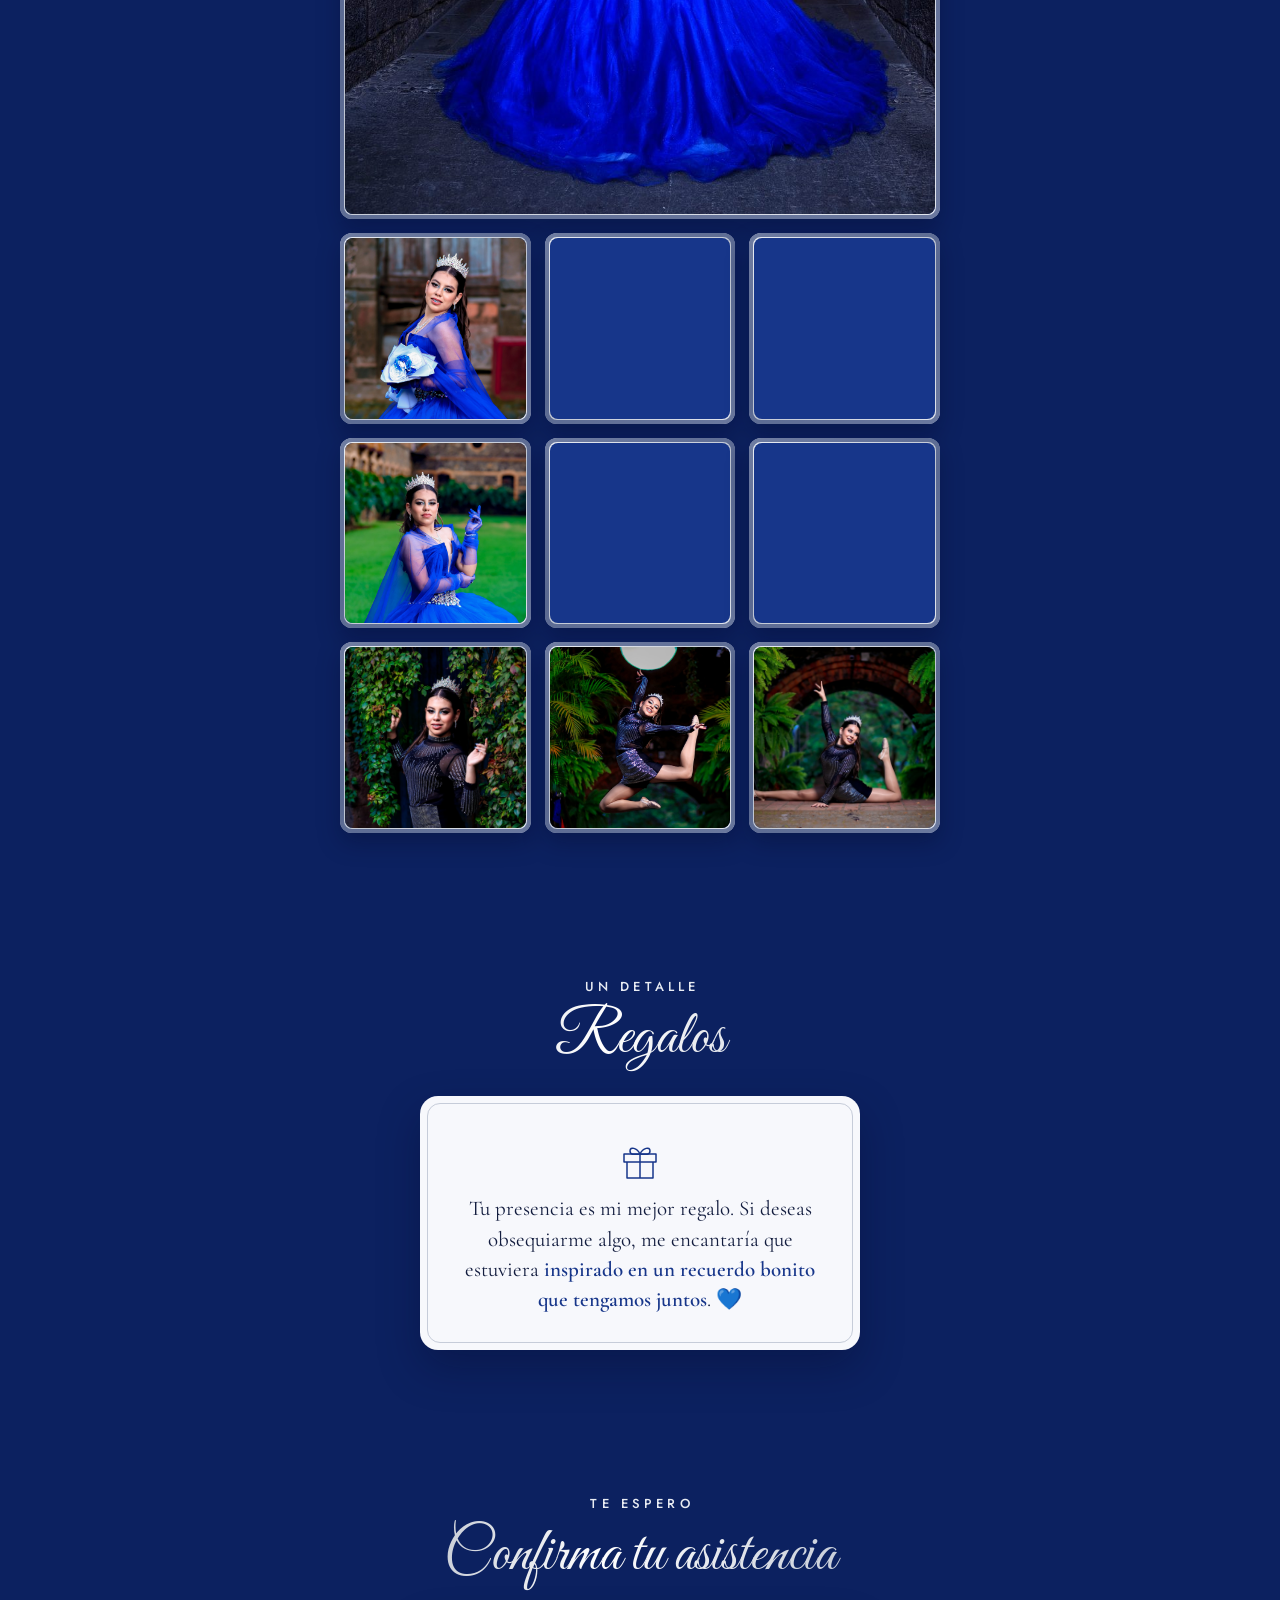
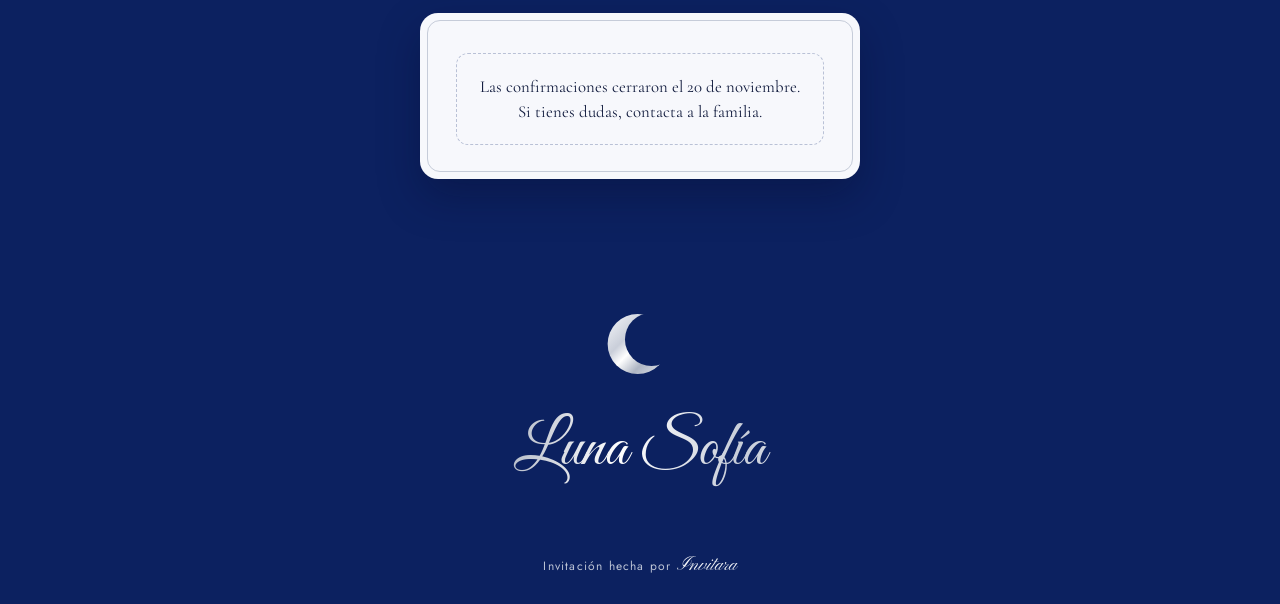
==== commit 887bf87c: "Agrega fotos de la sesión a la galería Co-Authored-By: Claude Opus 5.5 <noreply@anthropic.com>" ====
--- a/index.html
+++ b/index.html
@@ -25,7 +25,7 @@
   <link rel="preload" href="assets/fuentes/great-vibes-latin-400-normal.woff2" as="font" type="font/woff2" crossorigin>
   <link rel="preload" href="assets/fuentes/cormorant-garamond-latin-500-normal.woff2" as="font" type="font/woff2" crossorigin>
   <link rel="preload" href="assets/fuentes/cinzel-latin-500-normal.woff2" as="font" type="font/woff2" crossorigin>
-  <link rel="stylesheet" href="assets/css/estilos.css?v=2">
+  <link rel="stylesheet" href="assets/css/estilos.css?v=3">
   <link rel="stylesheet" href="assets/css/confirmacion.css?v=2">
 </head>
 <body class="sobre-cerrado">
--- a/assets/css/estilos.css
+++ b/assets/css/estilos.css
@@ -560,7 +560,8 @@
 }
 .galeria__marco:nth-child(2), .galeria__marco:nth-child(3) { grid-column: span 3; }
 .galeria__marco--grande { grid-column: 1 / -1; aspect-ratio: 4 / 5; }
-.galeria--muchas .galeria__marco:nth-child(n+7) { grid-column: span 2; }
+/* Más de 6 fotos: la grande arriba y las demás en cuadrícula de 3 columnas */
+.galeria--muchas .galeria__marco:nth-child(n+2) { grid-column: span 2; }
 .galeria__luna {
   position: absolute;
   left: 50%; top: 50%;
@@ -620,6 +621,8 @@
   position: absolute;
   bottom: calc(16px + env(safe-area-inset-bottom, 0px));
   left: 0; right: 0;
+  margin: 0;
+  text-align: center;
   font-family: var(--fuente-sans);
   font-size: 14px;
   letter-spacing: .15em;
@@ -861,8 +864,10 @@
   .contador__numero { font-size: 42px; }
   .contador__texto { font-size: 12px; }
   .galeria { grid-template-columns: repeat(3, 1fr); max-width: 660px; gap: 14px; }
-  .galeria__marco, .galeria__marco:nth-child(2), .galeria__marco:nth-child(3), .galeria--muchas .galeria__marco:nth-child(n+7) { grid-column: span 1; }
+  .galeria__marco, .galeria__marco:nth-child(2), .galeria__marco:nth-child(3), .galeria--muchas .galeria__marco:nth-child(n+2) { grid-column: span 1; }
   .galeria__marco--grande { grid-column: span 2; grid-row: span 2; aspect-ratio: auto; }
+  .galeria--muchas { max-width: 600px; }
+  .galeria--muchas .galeria__marco--grande { grid-column: 1 / -1; grid-row: auto; aspect-ratio: 4 / 5; }
   .itinerario__titulo { font-size: 25px; }
   #misa, #recepcion { padding-top: 56px; padding-bottom: 56px; }
 }
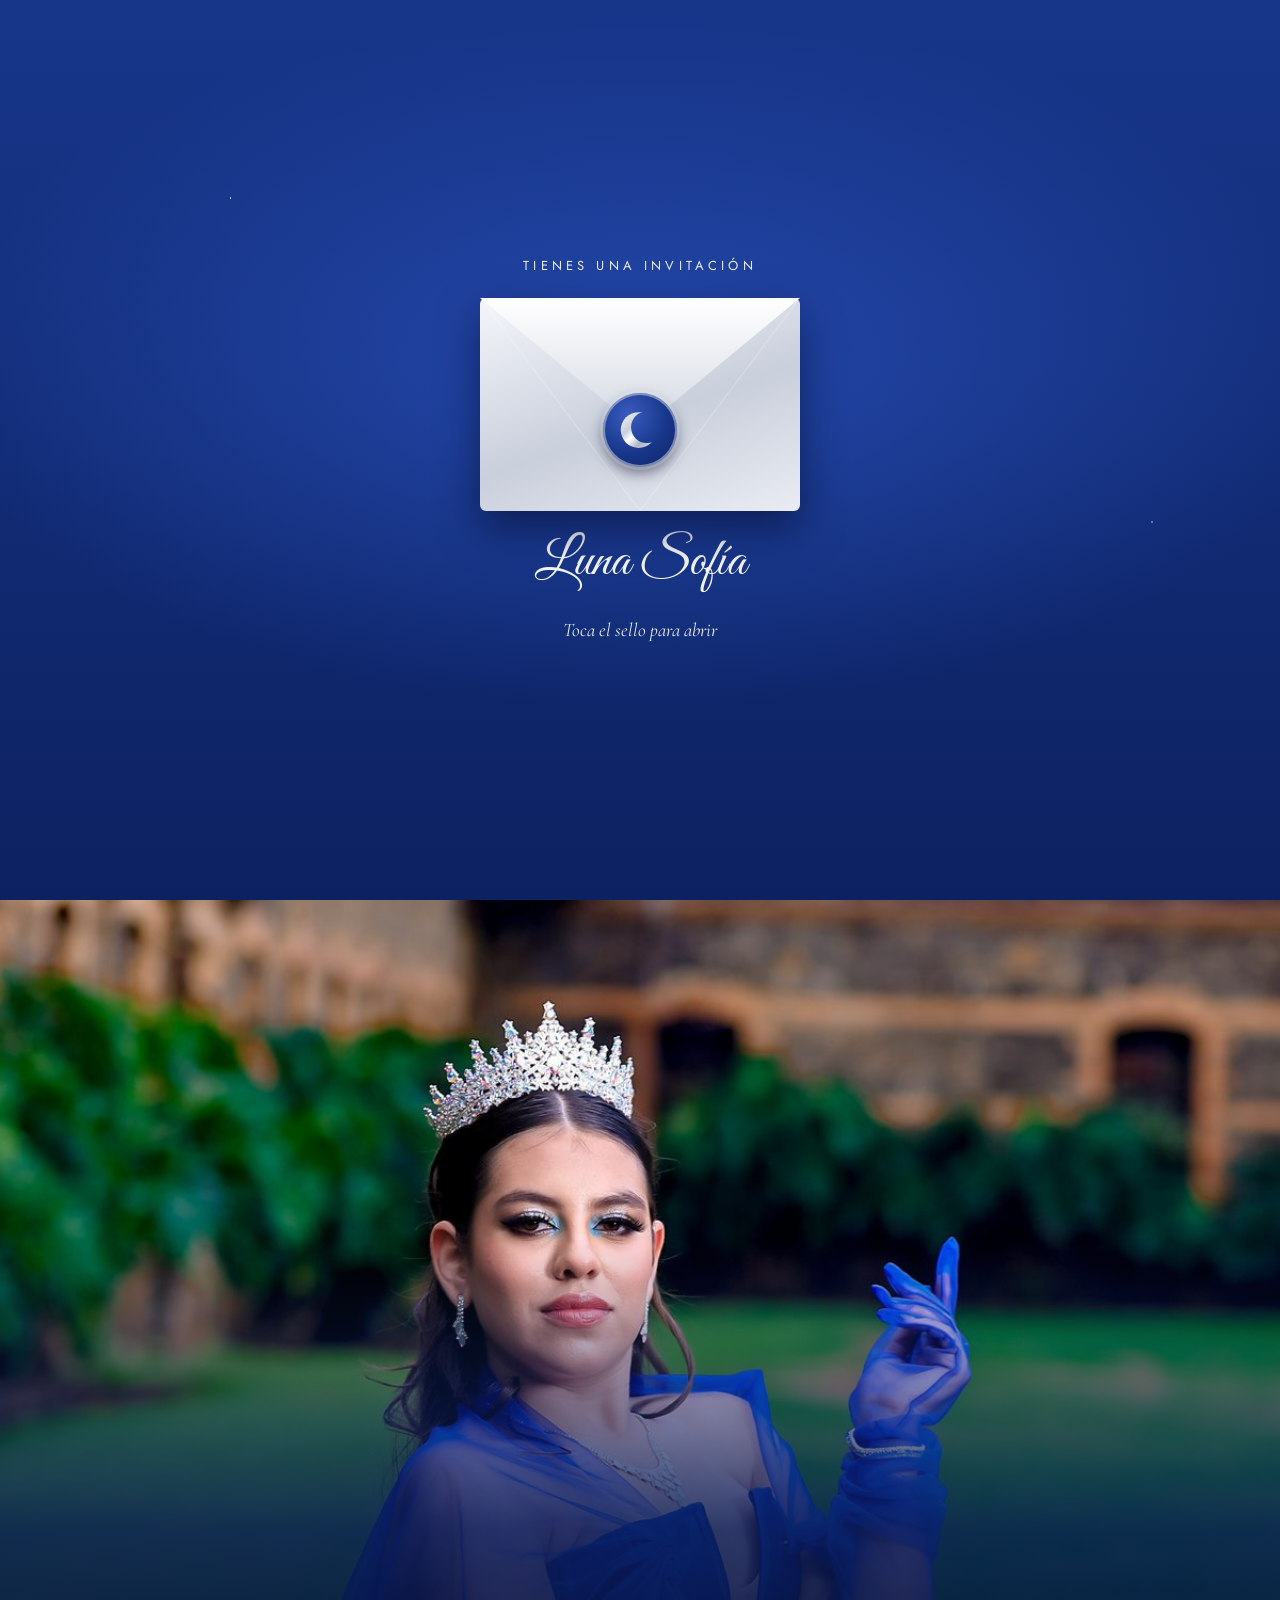
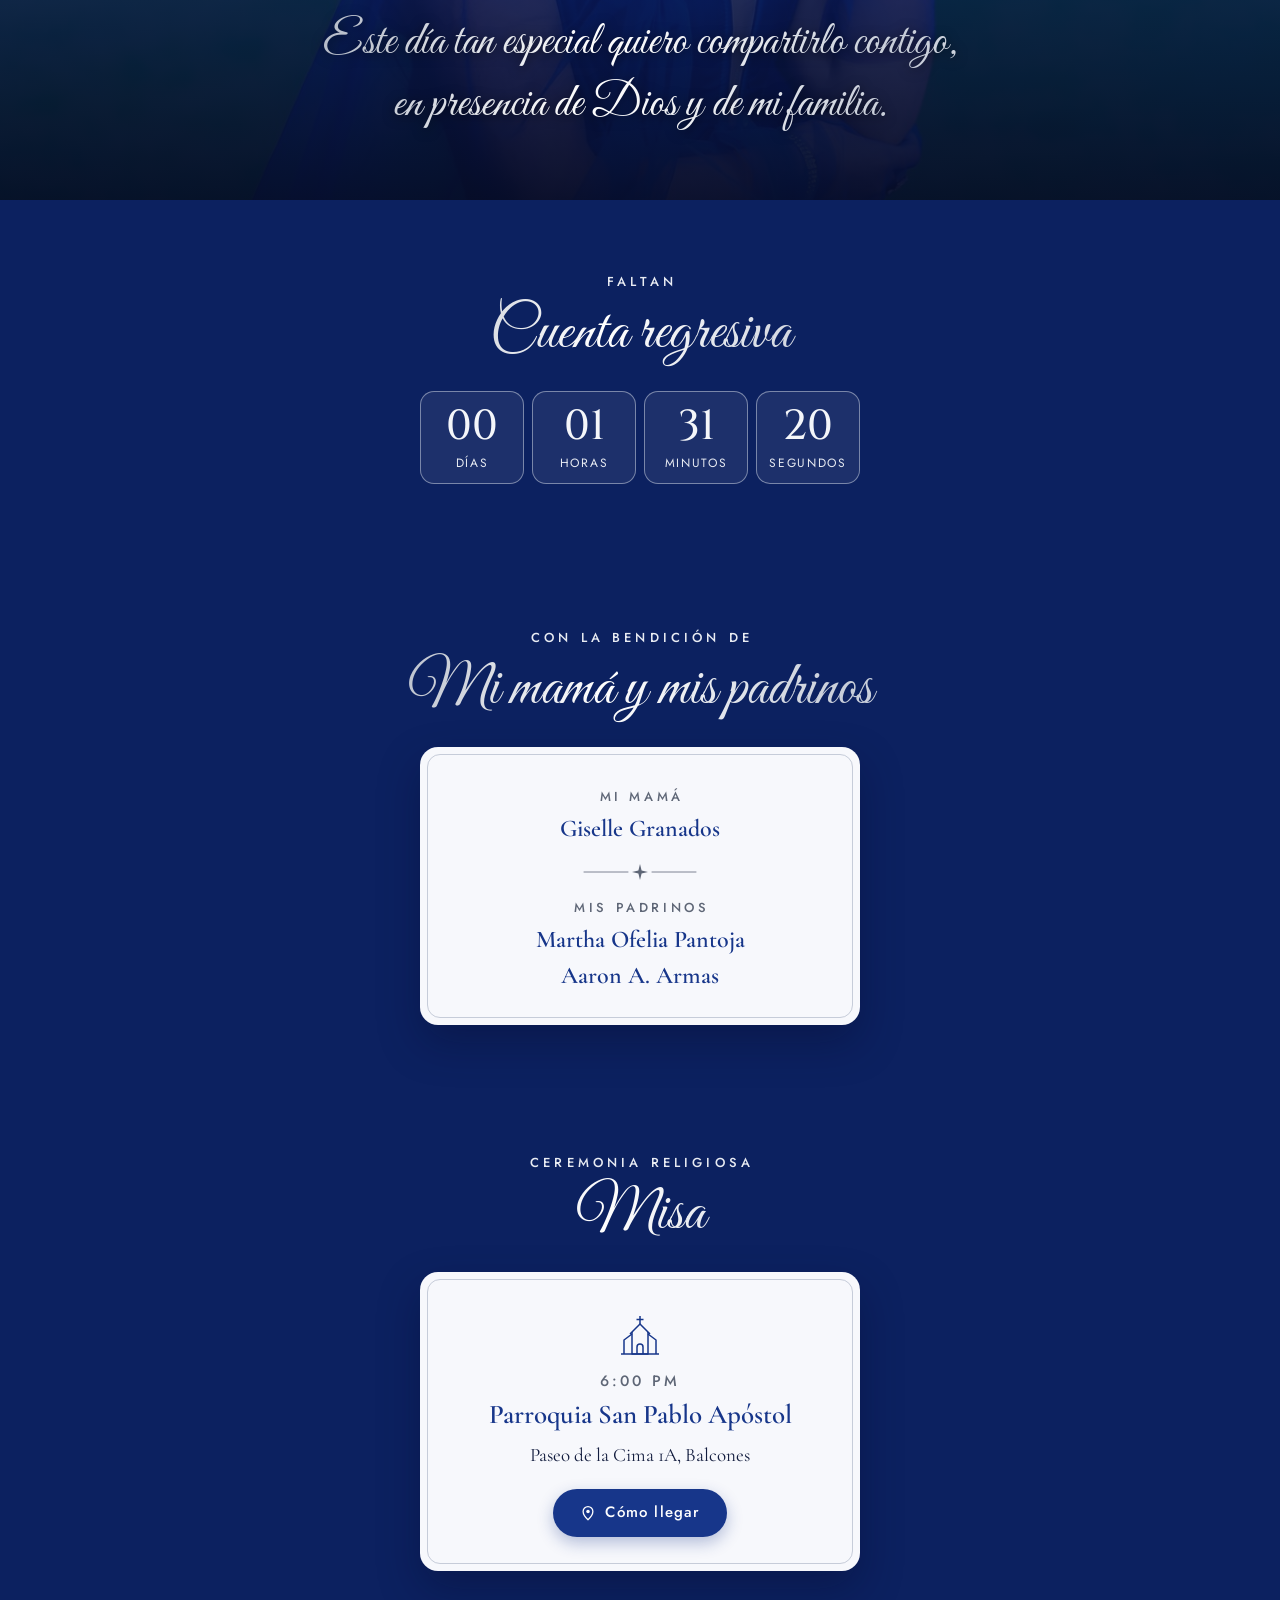
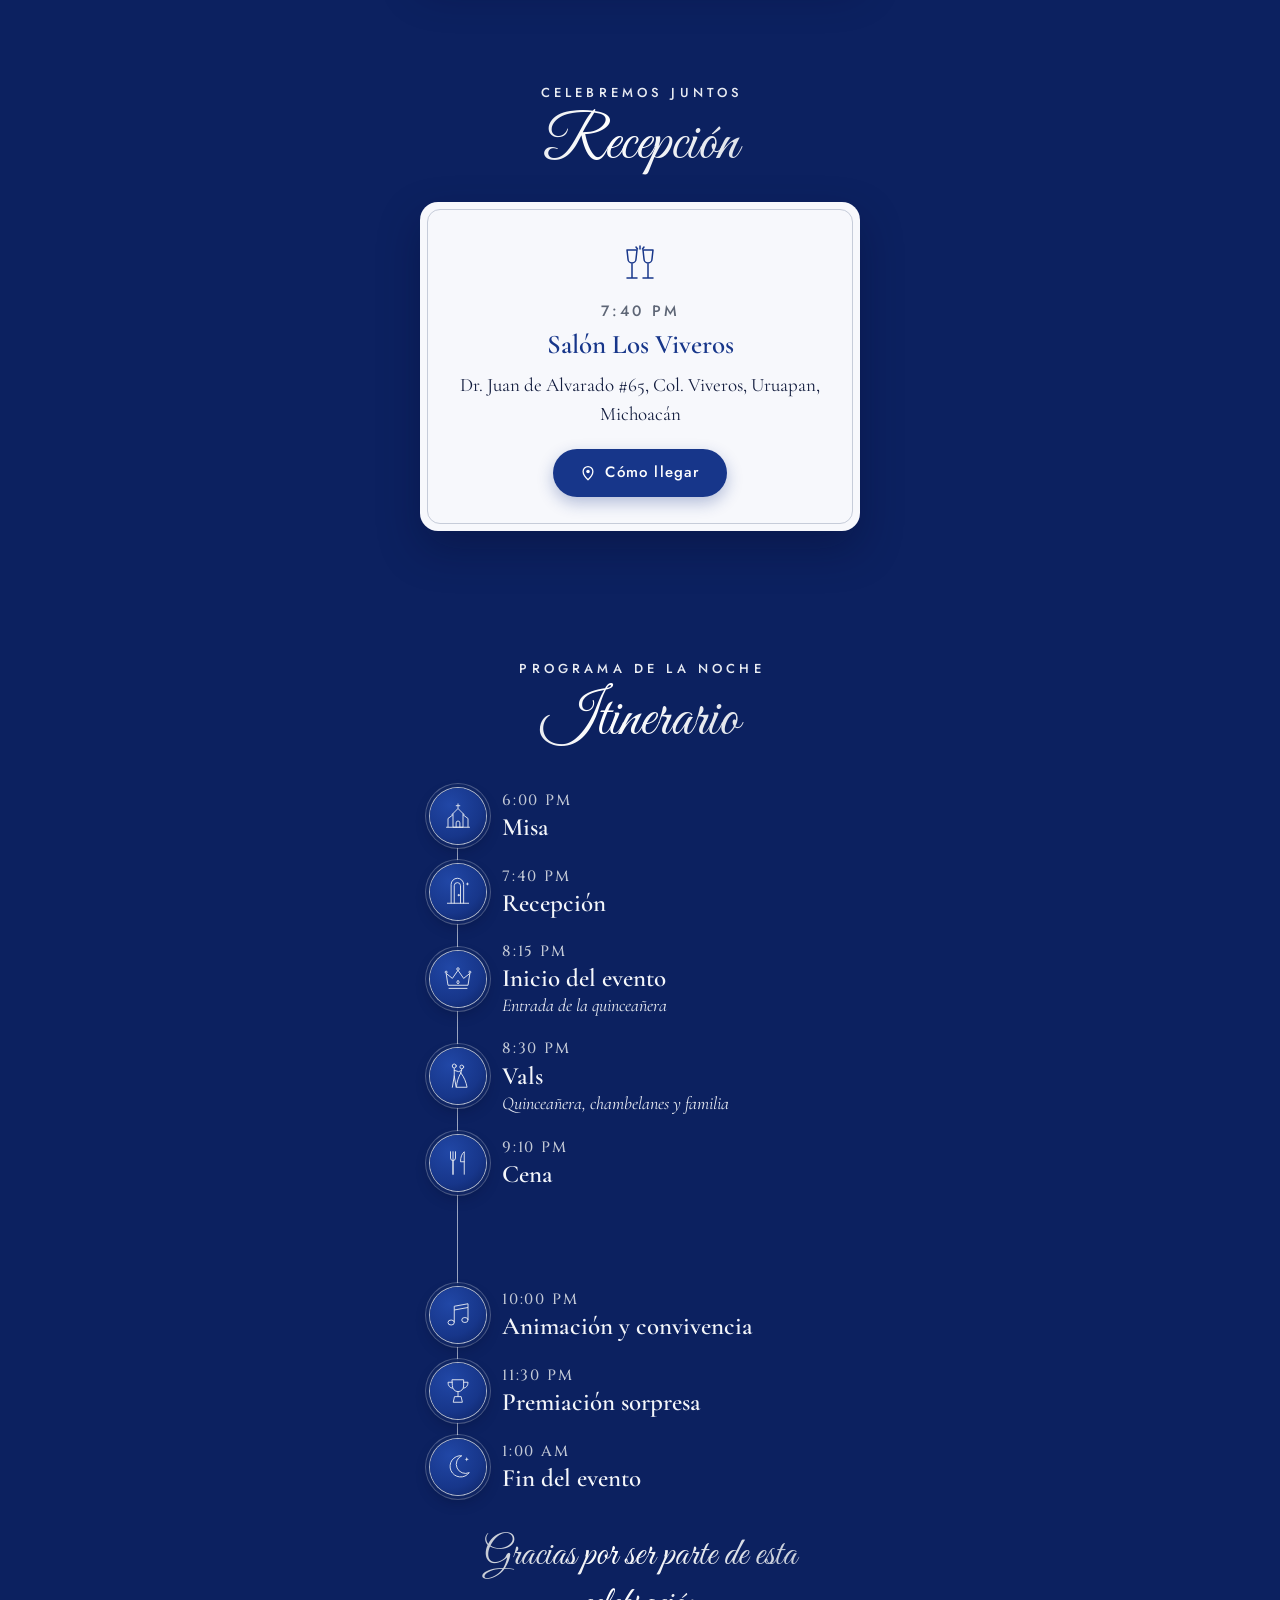
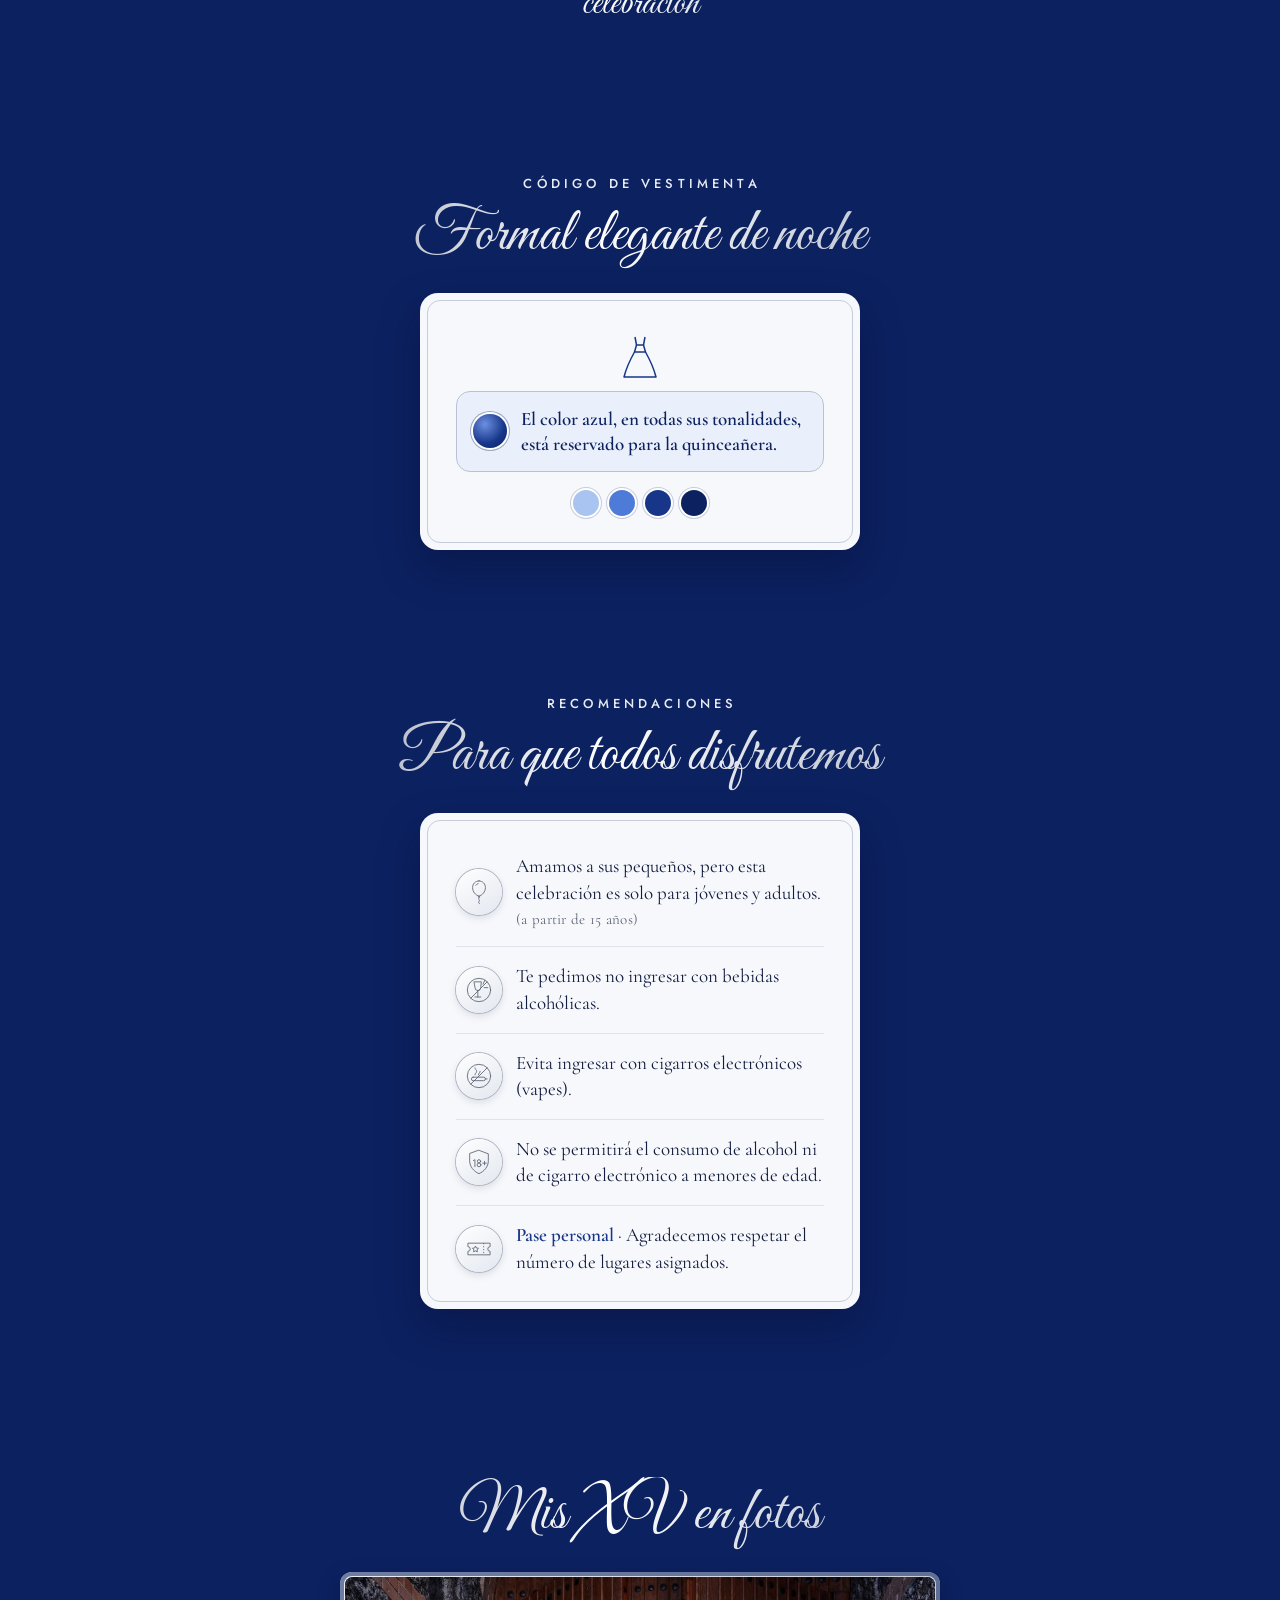
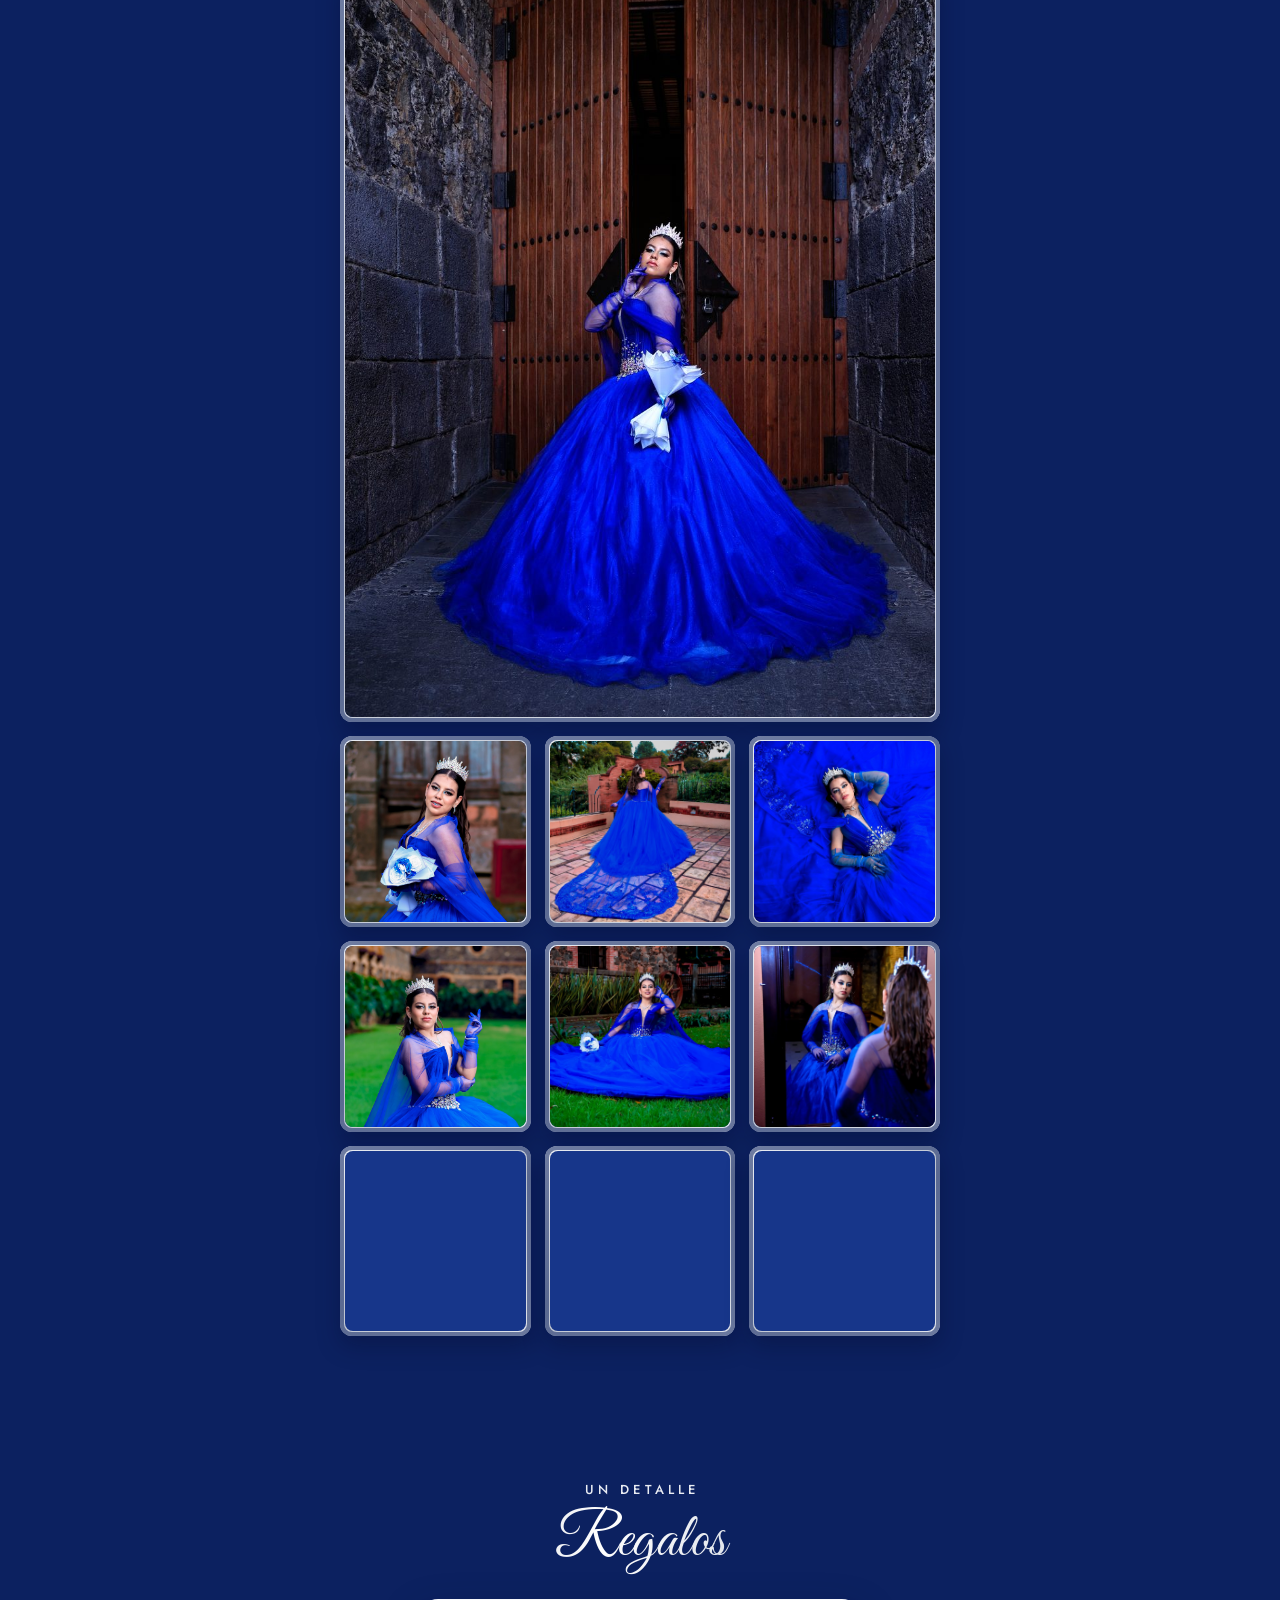
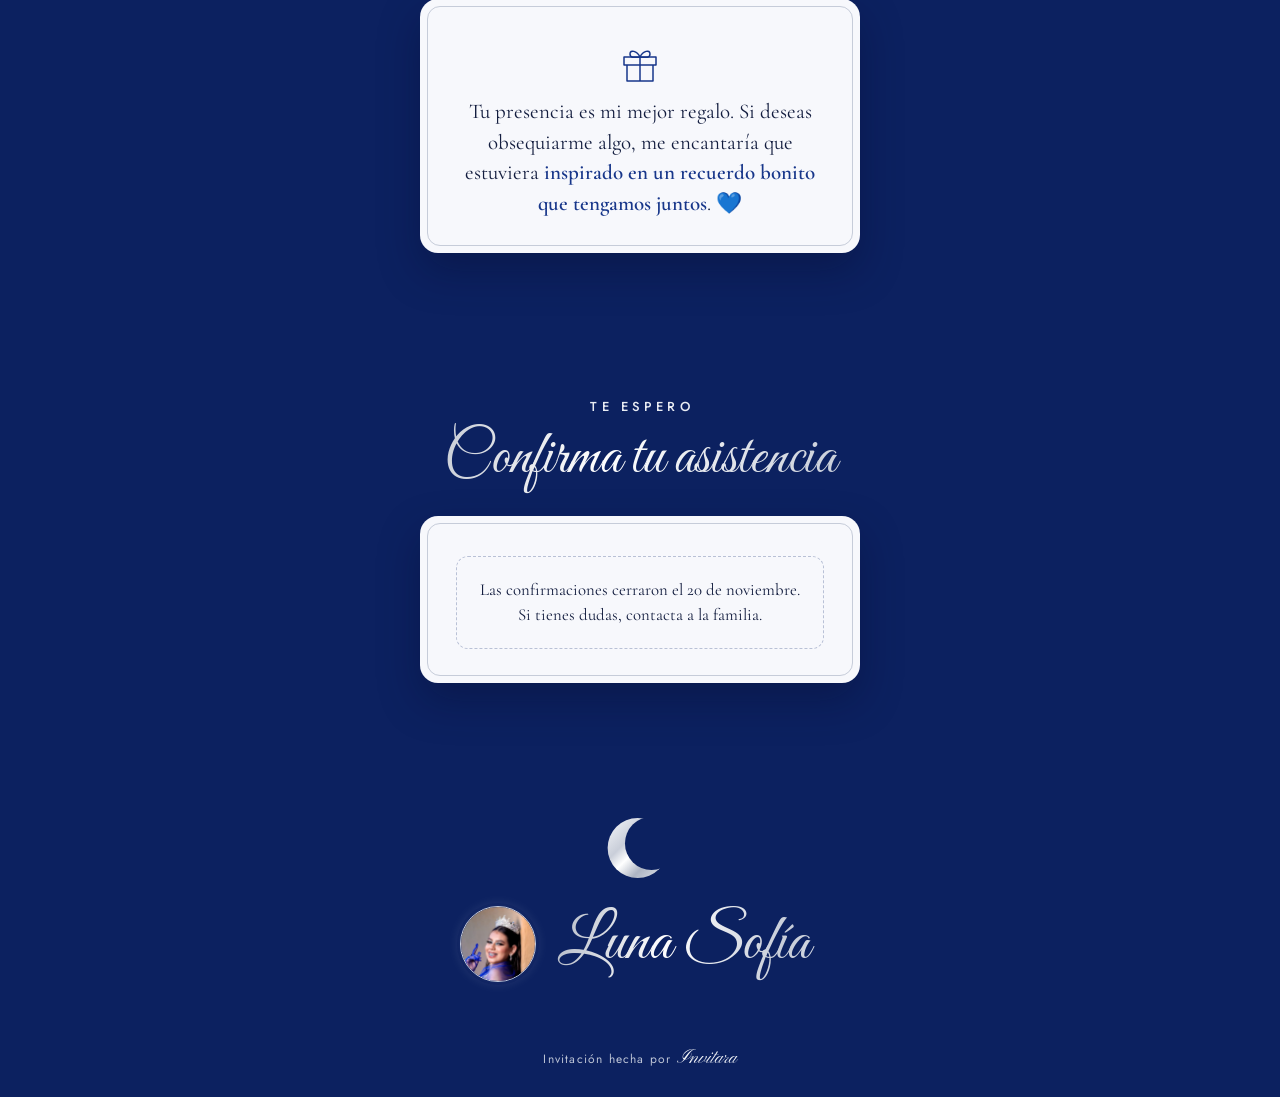
==== commit c8d082c6: "Da protagonismo a Luna con sus fotos: foto con la frase, cara en la luna de la portada y en el cierr" ====
--- a/index.html
+++ b/index.html
@@ -25,7 +25,7 @@
   <link rel="preload" href="assets/fuentes/great-vibes-latin-400-normal.woff2" as="font" type="font/woff2" crossorigin>
   <link rel="preload" href="assets/fuentes/cormorant-garamond-latin-500-normal.woff2" as="font" type="font/woff2" crossorigin>
   <link rel="preload" href="assets/fuentes/cinzel-latin-500-normal.woff2" as="font" type="font/woff2" crossorigin>
-  <link rel="stylesheet" href="assets/css/estilos.css?v=3">
+  <link rel="stylesheet" href="assets/css/estilos.css?v=4">
   <link rel="stylesheet" href="assets/css/confirmacion.css?v=2">
 </head>
 <body class="sobre-cerrado">
@@ -81,6 +81,7 @@
         <div class="portada__luna" aria-hidden="true">
           <span class="portada__halo"></span>
           <svg viewBox="0 0 64 64"><use href="#icono-luna"/></svg>
+          <img class="portada__foto" src="fotos/cara-portada.jpg" alt="" width="400" height="400" decoding="async">
         </div>
 
         <p class="portada__etiqueta" data-config="portada.etiqueta">Mis XV años</p>
@@ -95,13 +96,10 @@
       </a>
     </section>
 
-    <!-- ============== 3. FRASE ============== -->
-    <section class="seccion" id="frase" aria-label="Frase">
-      <div class="tarjeta tarjeta--frase revelar">
-        <svg class="adorno" viewBox="0 0 120 20" aria-hidden="true"><use href="#adorno-linea"/></svg>
-        <blockquote class="frase" data-config="frase">Este día tan especial quiero compartirlo contigo, en presencia de Dios y de mi familia.</blockquote>
-        <svg class="adorno adorno--abajo" viewBox="0 0 120 20" aria-hidden="true"><use href="#adorno-linea"/></svg>
-      </div>
+    <!-- ============== 3. FOTO PROTAGONISTA CON LA FRASE ============== -->
+    <section class="protagonista revelar" id="frase" aria-label="Frase">
+      <img class="protagonista__foto" src="fotos/protagonista.jpg" alt="Luna Sofía con su vestido azul y su corona" width="1200" height="1785" decoding="async">
+      <blockquote class="protagonista__frase plata" data-config="frase">Este día tan especial quiero compartirlo contigo, en presencia de Dios y de mi familia.</blockquote>
     </section>
 
     <!-- ============== 4. CUENTA REGRESIVA ============== -->
@@ -242,7 +240,10 @@
     <!-- ============== 13. CIERRE ============== -->
     <section class="cierre" id="cierre" aria-label="Despedida">
       <div class="cierre__luna revelar" aria-hidden="true"><svg viewBox="0 0 64 64"><use href="#icono-luna"/></svg></div>
-      <p class="cierre__firma plata revelar" data-config="cierre.firma">Luna Sofía</p>
+      <div class="cierre__nombre revelar">
+        <img class="cierre__foto" src="fotos/cara-cierre.jpg" alt="" width="300" height="300" loading="lazy" decoding="async">
+        <p class="cierre__firma plata" data-config="cierre.firma">Luna Sofía</p>
+      </div>
     </section>
   </main>
 
--- a/assets/css/estilos.css
+++ b/assets/css/estilos.css
@@ -296,6 +296,18 @@
   animation: respirar 7s ease-in-out infinite;
 }
 @keyframes respirar { 50% { opacity: .6; transform: scale(.94); } }
+/* Cara de Luna dentro del hueco de la luna creciente (círculo de la máscara: centro 42,28 de 64) */
+.portada__foto {
+  position: absolute;
+  left: 35.94%;
+  top: 14.06%;
+  width: 59.38%;
+  height: 59.38%;
+  border-radius: 50%;
+  object-fit: cover;
+  border: 1px solid rgba(233, 236, 243, .85);
+  box-shadow: 0 0 0 3px rgba(12, 33, 96, .35), 0 0 16px rgba(255, 255, 255, .18);
+}
 
 .portada__etiqueta {
   font-family: var(--fuente-sans);
@@ -463,6 +475,48 @@
 .adorno { display: block; width: 120px; height: 20px; margin: 0 auto 14px; color: var(--plata-oscuro); }
 .adorno--abajo { margin: 16px auto 0; }
 .adorno--chico { margin: 18px auto 16px; }
+
+/* Foto protagonista con la frase (justo después de la portada) */
+.protagonista {
+  position: relative;
+  overflow: hidden;
+  display: flex;
+  align-items: flex-end;
+  justify-content: center;
+  height: min(148.75vw, 100vh);
+  height: min(148.75vw, 100svh);
+  text-align: center;
+}
+.protagonista__foto {
+  position: absolute;
+  inset: 0;
+  width: 100%;
+  height: 100%;
+  object-fit: cover;
+  object-position: 50% 20%;
+  transform: scale(1.12);
+  transform-origin: 50% 30%;
+  transition: transform 22s cubic-bezier(.2, .6, .3, 1);
+}
+.protagonista.visible .protagonista__foto { transform: scale(1); }
+.protagonista::after {
+  content: '';
+  position: absolute;
+  inset: 0;
+  background: linear-gradient(to top, rgba(6, 13, 40, .96) 0%, rgba(10, 27, 82, .86) 30%, rgba(12, 33, 96, .45) 46%, rgba(12, 33, 96, 0) 62%);
+  pointer-events: none;
+}
+.protagonista__frase {
+  position: relative;
+  z-index: 1;
+  max-width: 560px;
+  margin: 0;
+  padding: 0 22px 44px;
+  font-family: var(--fuente-script);
+  font-size: 34px;
+  line-height: 1.35;
+  filter: drop-shadow(0 2px 6px rgba(0, 0, 0, .65));
+}
 
 .frase {
   margin: 0;
@@ -634,6 +688,17 @@
 .cierre__luna { width: 74px; height: 74px; margin: 0 auto 18px; }
 .cierre__luna svg { width: 100%; height: 100%; }
 .cierre__firma { font-family: var(--fuente-script); font-size: 64px; line-height: 1.3; margin-top: 10px; padding: 0 .15em; display: inline-block; }
+.cierre__nombre { display: flex; align-items: center; justify-content: center; gap: 12px; }
+.cierre__nombre .cierre__firma { margin-top: 0; white-space: nowrap; font-size: min(64px, 15.5vw); }
+.cierre__foto {
+  flex: none;
+  width: 64px;
+  height: 64px;
+  border-radius: 50%;
+  object-fit: cover;
+  border: 1px solid rgba(233, 236, 243, .85);
+  box-shadow: 0 0 0 3px rgba(12, 33, 96, .5), 0 0 14px rgba(255, 255, 255, .15);
+}
 
 .pie {
   padding: 18px 16px calc(24px + env(safe-area-inset-bottom, 0px));
@@ -858,6 +923,8 @@
   .seccion__titulo { font-size: 60px; }
   .portada__arco { max-width: 460px; padding: 76px 28px 64px; border-radius: 50% 50% 16px 16px / 230px 230px 16px 16px; }
   .portada__luna { width: 196px; height: 196px; }
+  .protagonista__frase { max-width: 680px; font-size: 46px; padding-bottom: 64px; }
+  .cierre__foto { width: 76px; height: 76px; }
   .portada__xv { font-size: 90px; }
   .portada__nombre { font-size: 88px; }
   .tarjeta { padding: 40px 36px 34px; }
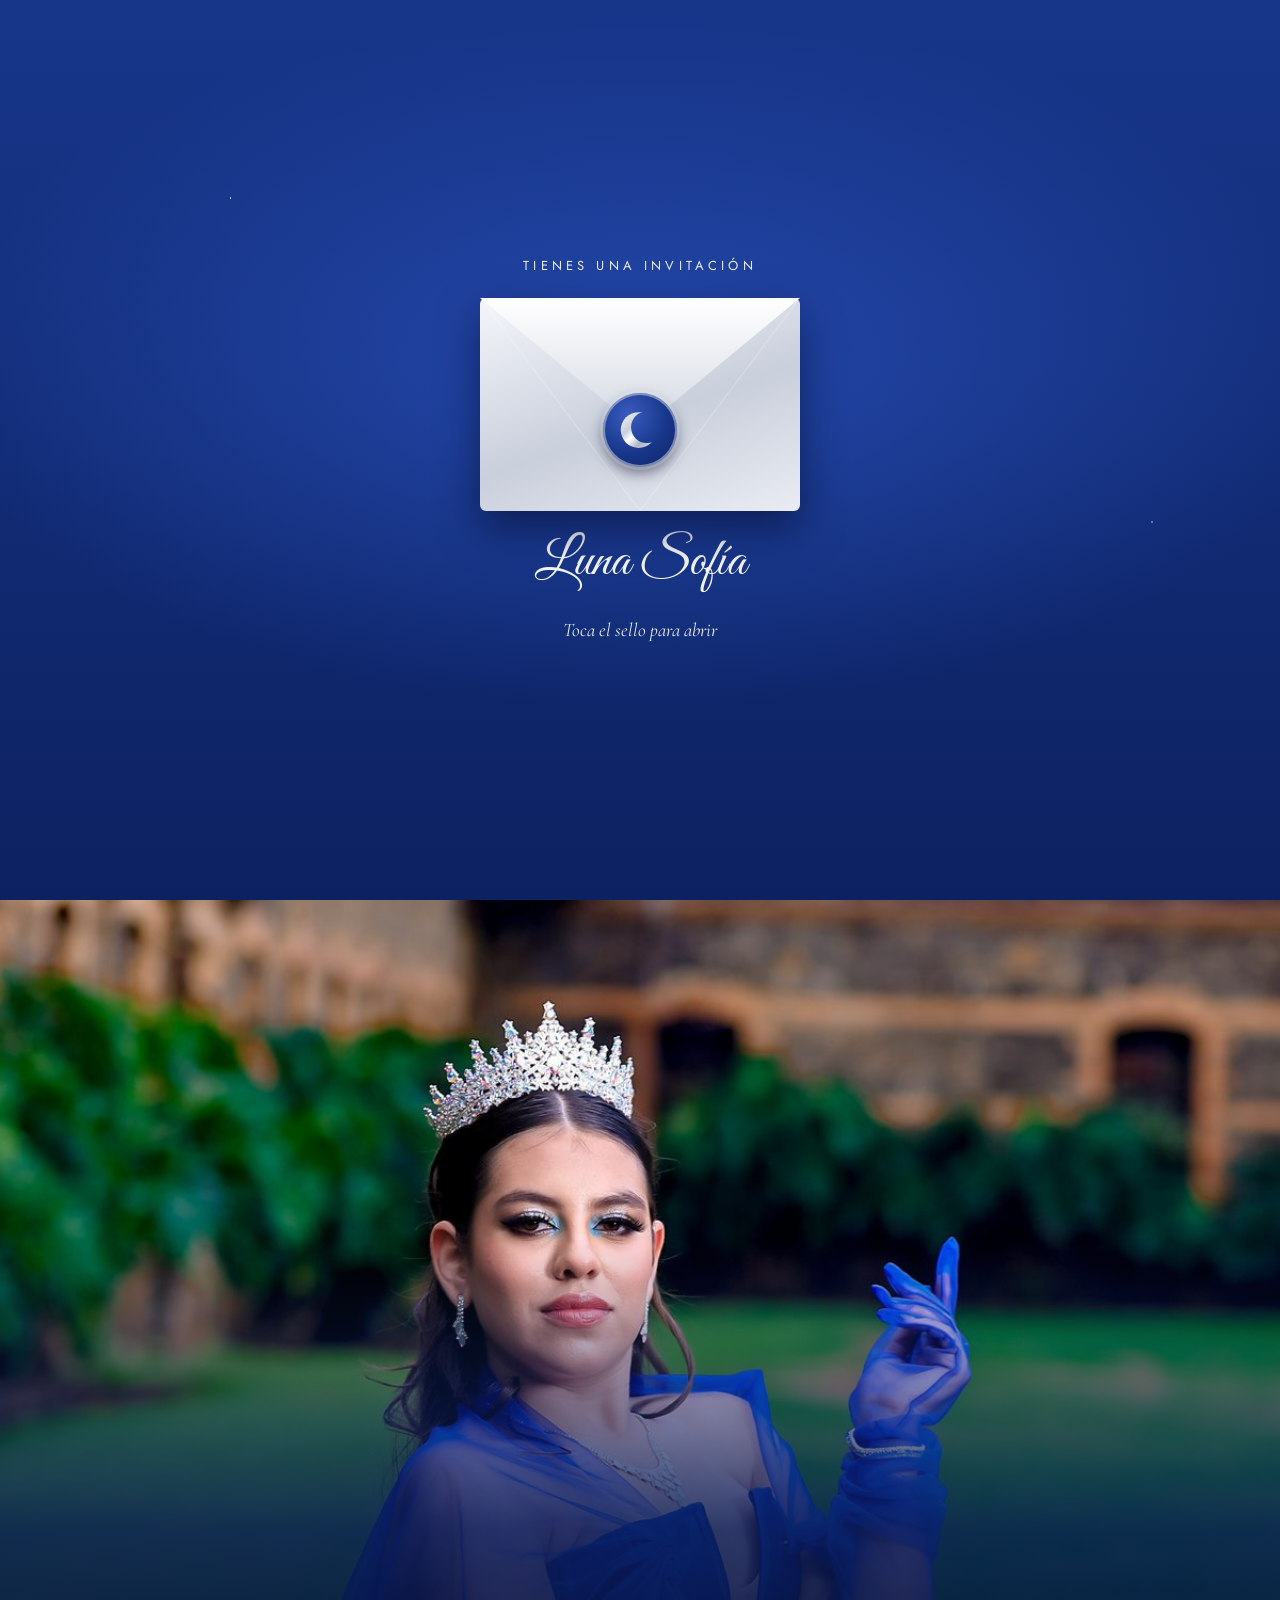
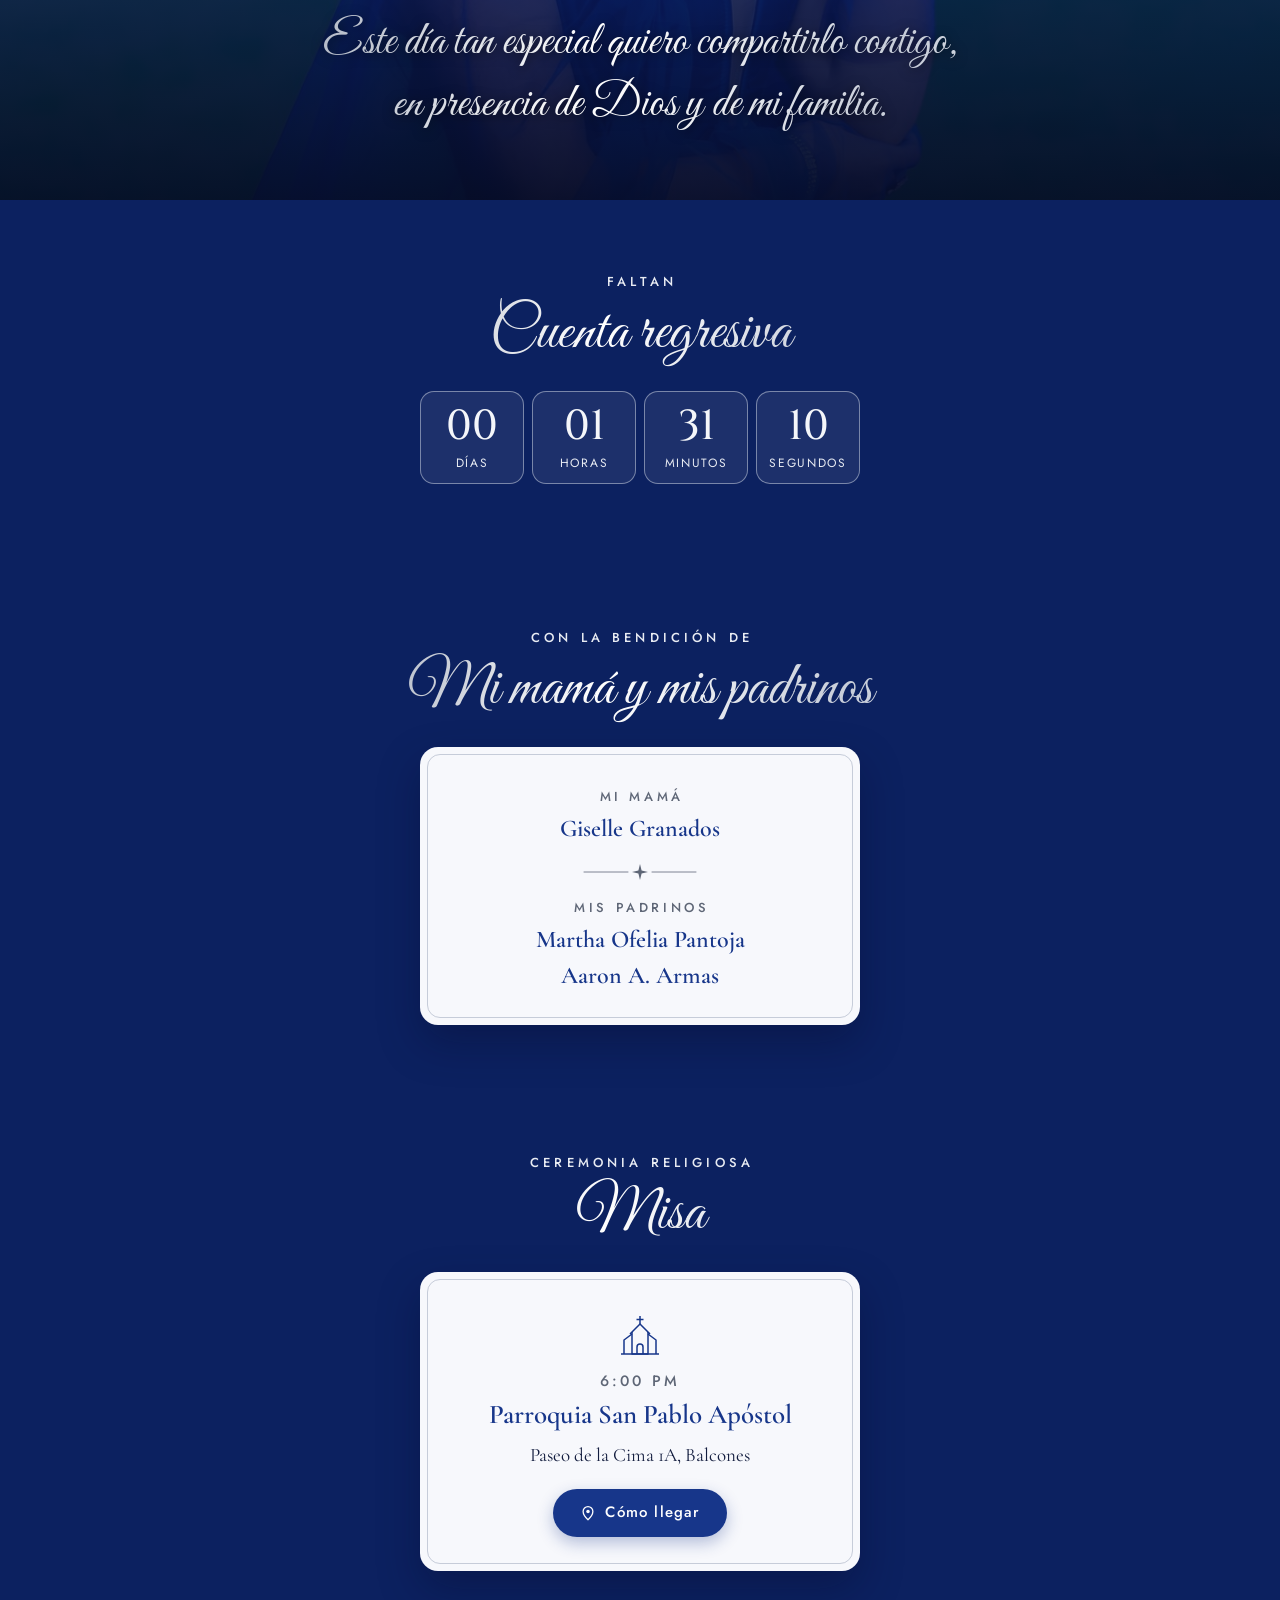
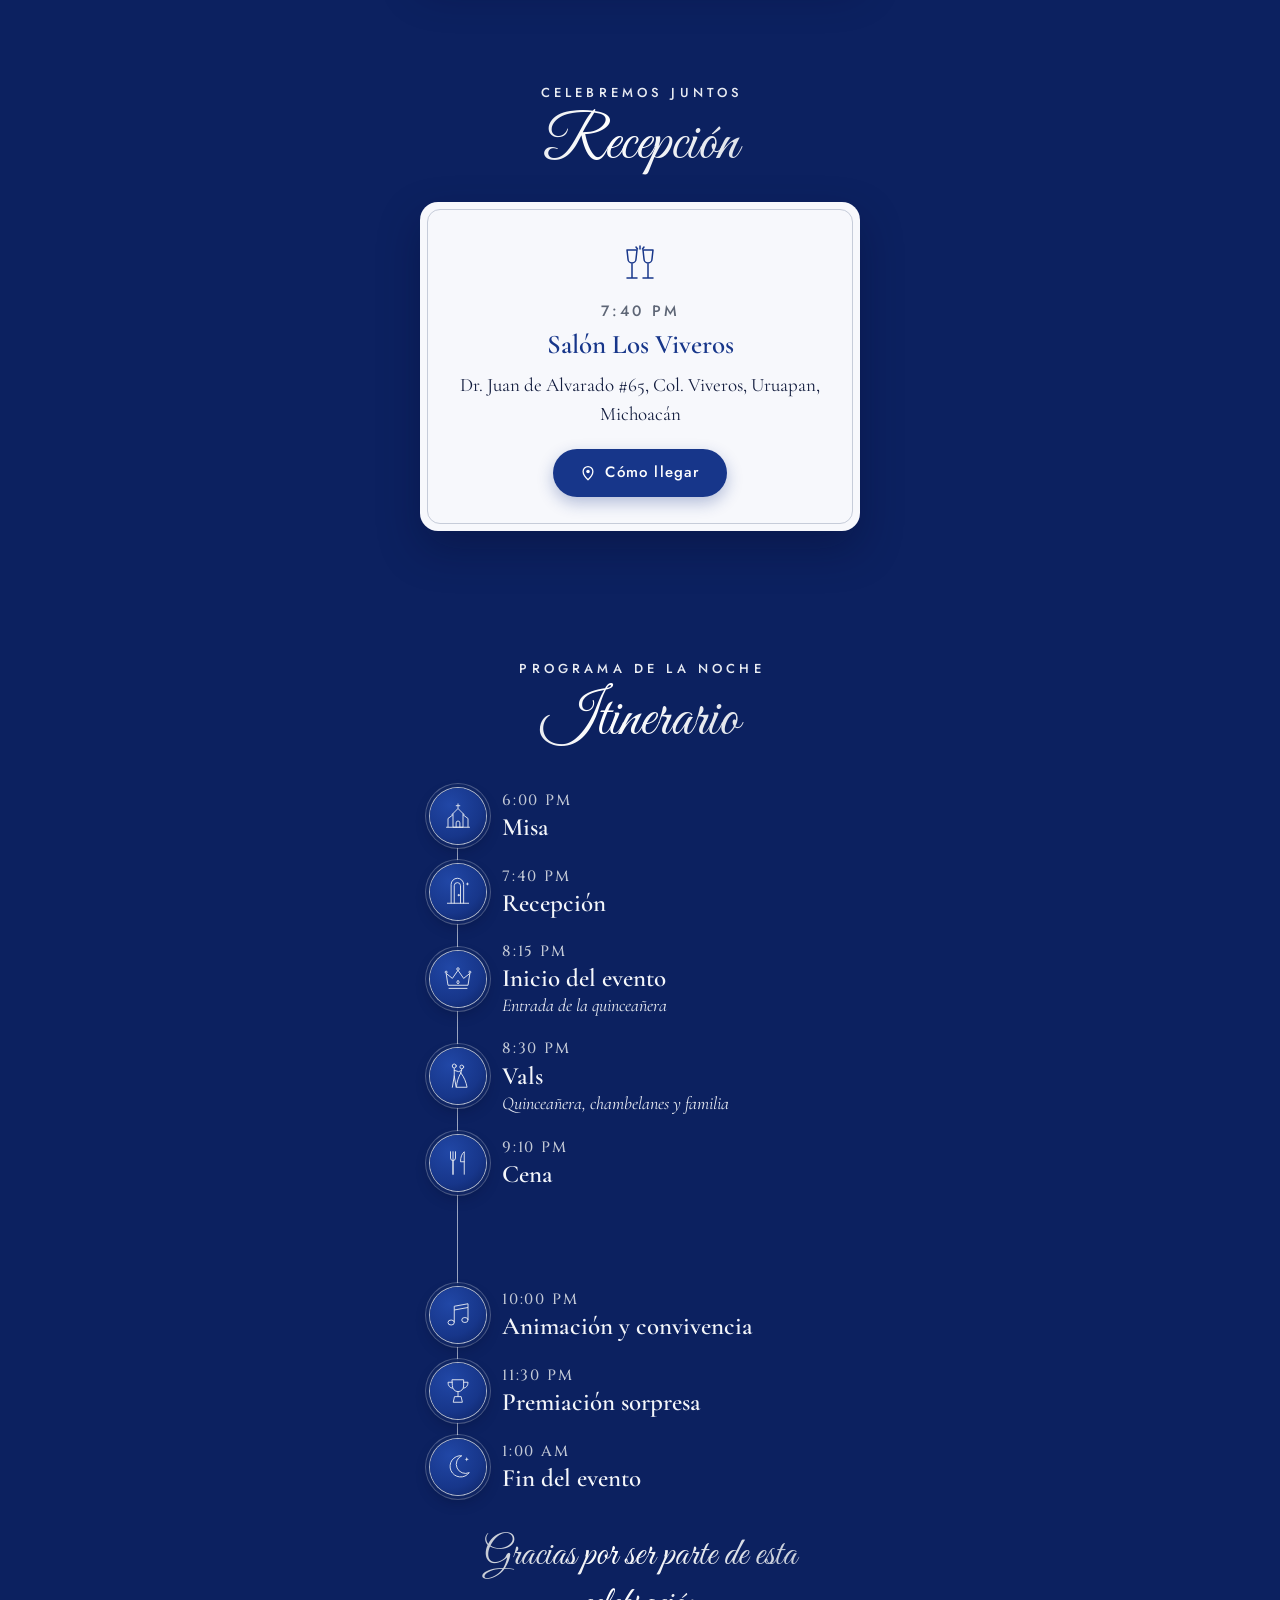
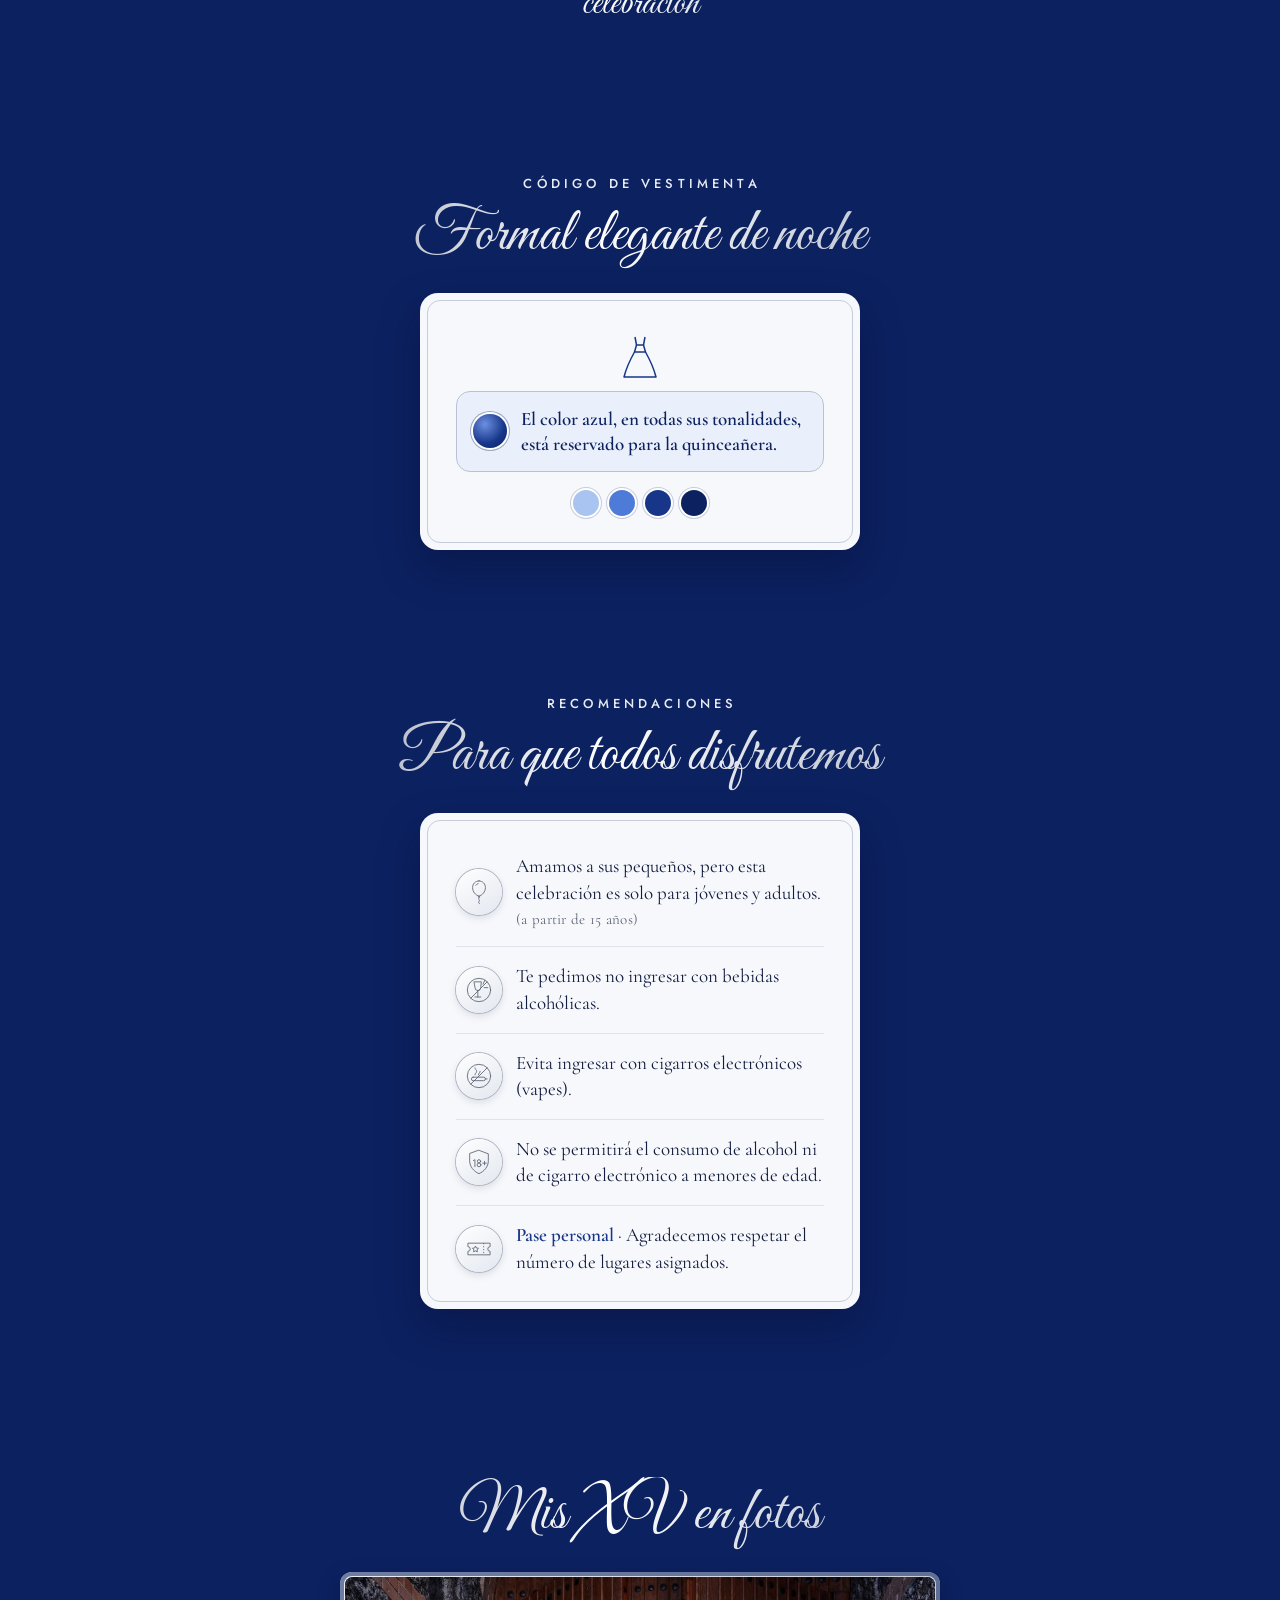
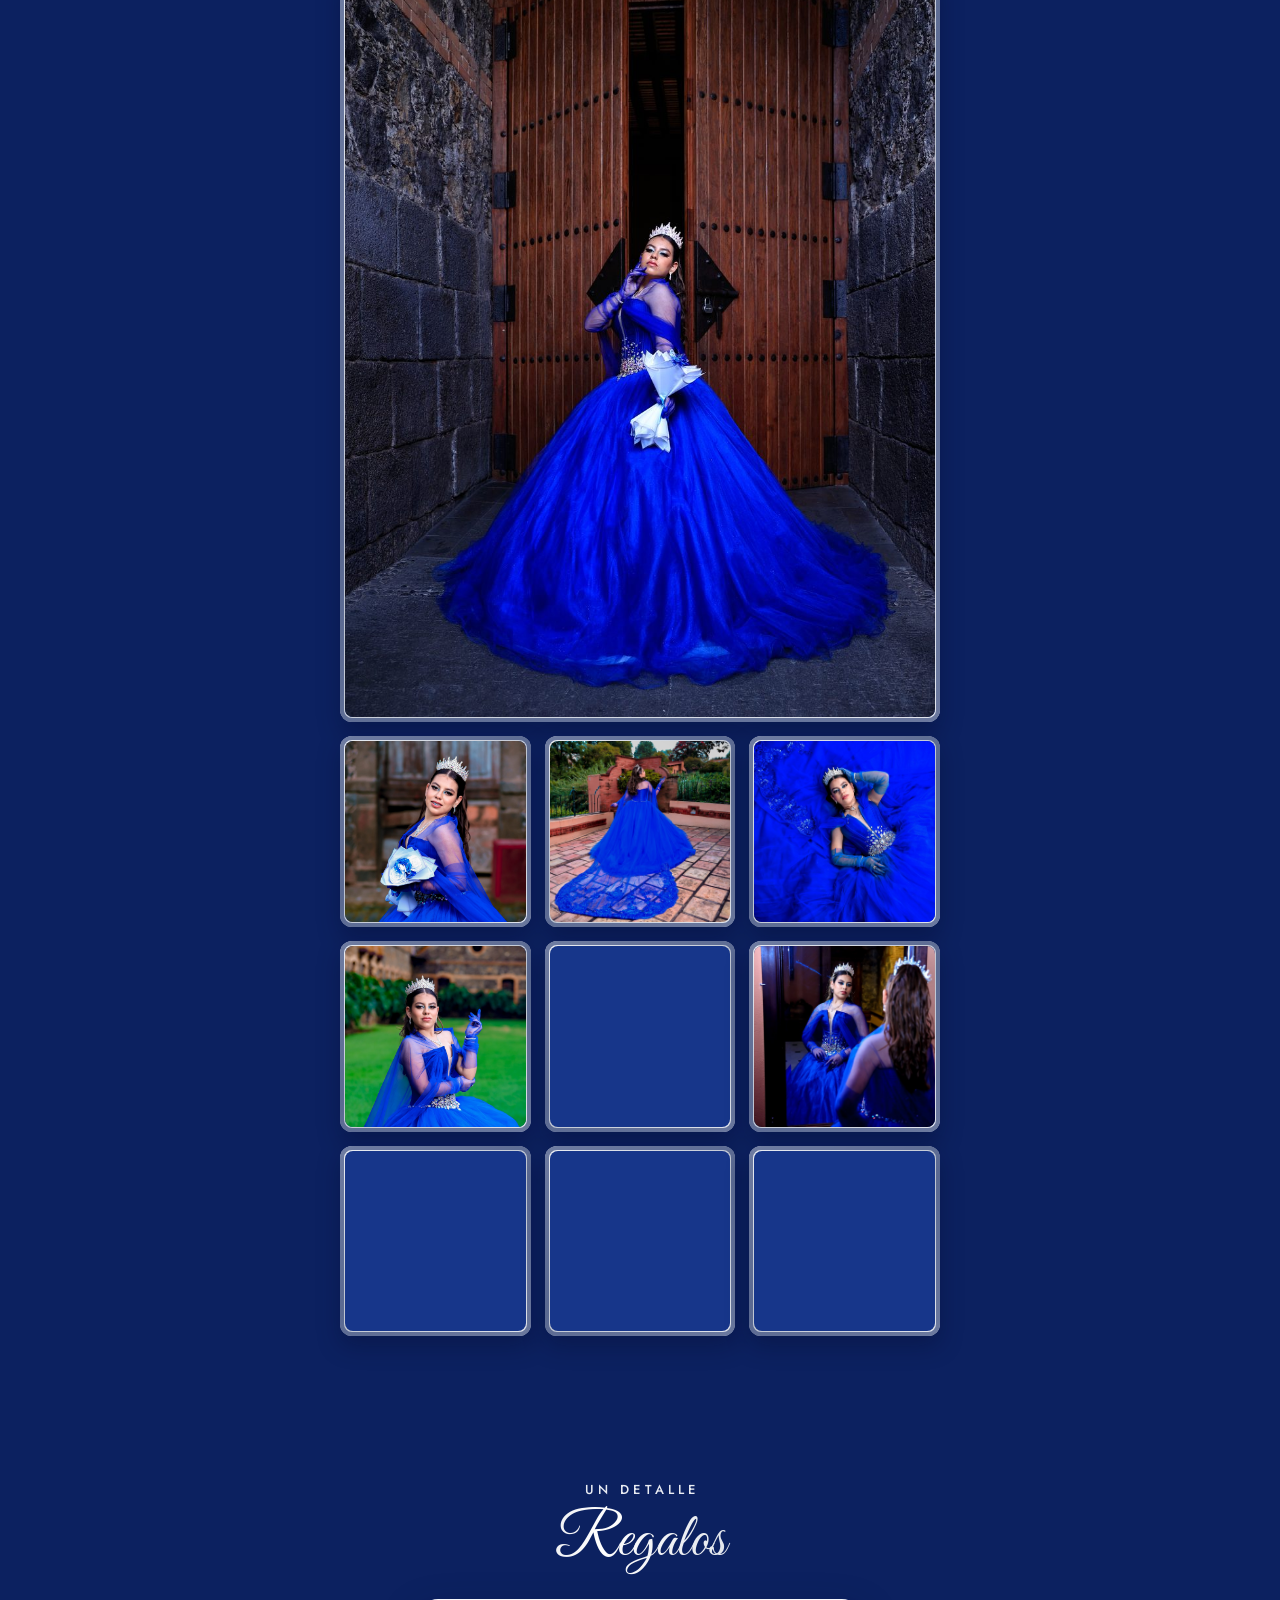
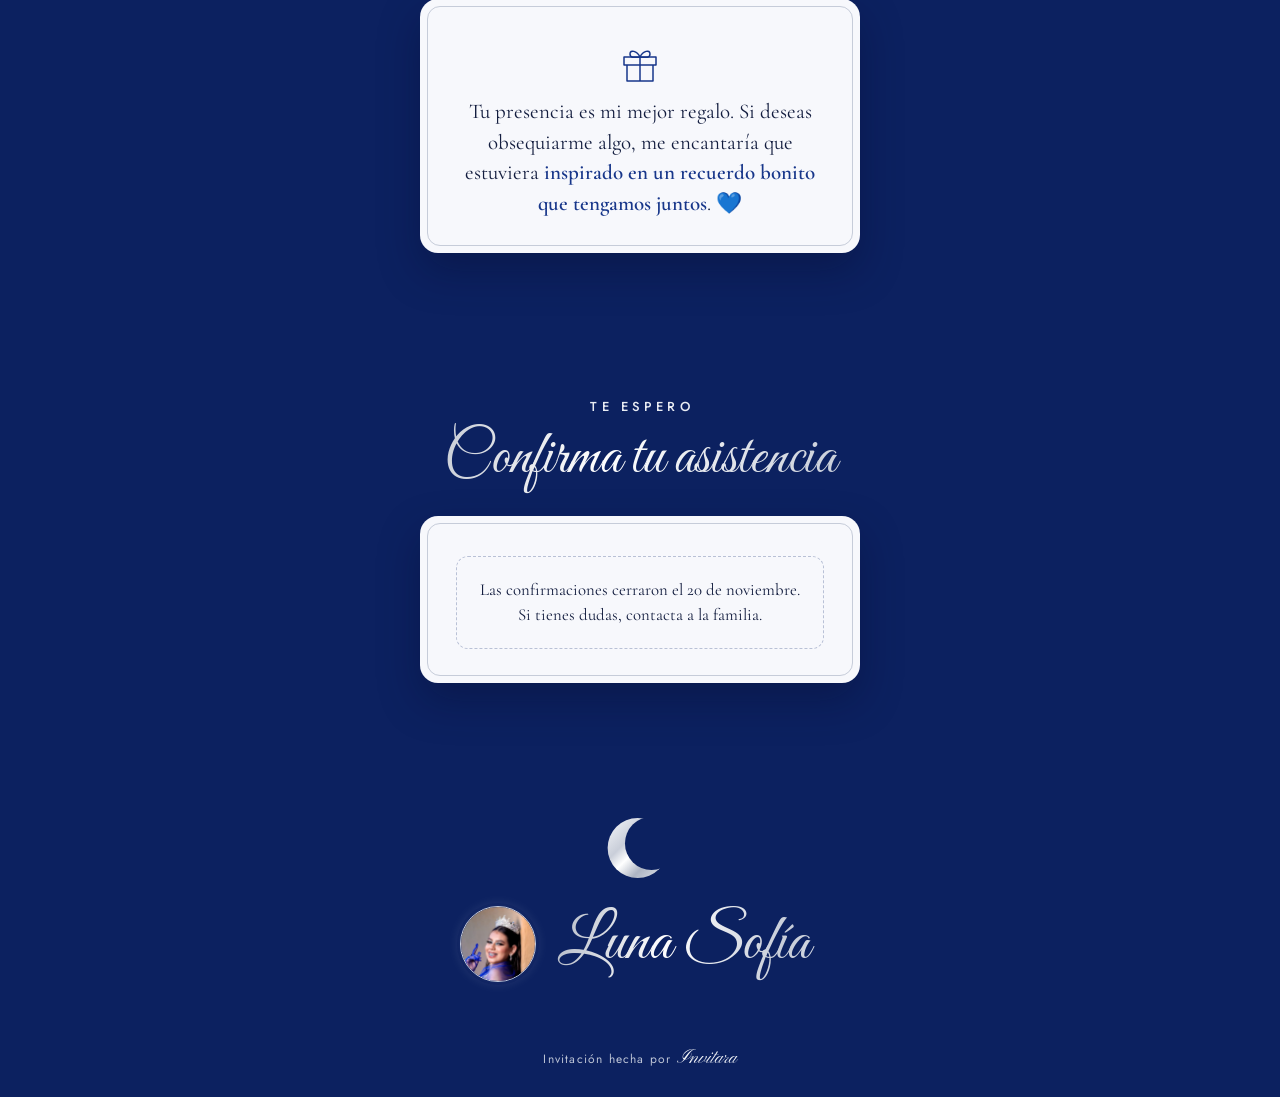
==== commit bfa68213: "Confirmación: refuerza el pase personal - Si eligen 2 personas o más, antes de enviar aparece una ve" ====
--- a/index.html
+++ b/index.html
@@ -25,8 +25,8 @@
   <link rel="preload" href="assets/fuentes/great-vibes-latin-400-normal.woff2" as="font" type="font/woff2" crossorigin>
   <link rel="preload" href="assets/fuentes/cormorant-garamond-latin-500-normal.woff2" as="font" type="font/woff2" crossorigin>
   <link rel="preload" href="assets/fuentes/cinzel-latin-500-normal.woff2" as="font" type="font/woff2" crossorigin>
-  <link rel="stylesheet" href="assets/css/estilos.css?v=4">
-  <link rel="stylesheet" href="assets/css/confirmacion.css?v=2">
+  <link rel="stylesheet" href="assets/css/estilos.css?v=5">
+  <link rel="stylesheet" href="assets/css/confirmacion.css?v=3">
 </head>
 <body class="sobre-cerrado">
 
@@ -424,7 +424,7 @@
   </svg>
 
   <script src="assets/js/validacion.js?v=2"></script>
-  <script src="assets/js/confirmacion.js?v=2"></script>
+  <script src="assets/js/confirmacion.js?v=3"></script>
   <script src="assets/js/invitacion.js?v=2"></script>
 </body>
 </html>
--- a/assets/css/estilos.css
+++ b/assets/css/estilos.css
@@ -913,6 +913,31 @@
 
 /* ---------- Confirmación sobre la tarjeta perla ---------- */
 .tarjeta--formulario .conf { font-size: 18px; }
+
+/* Ventana "pase personal": mismo estilo que el recuadro del pase
+   (".conf" delante: confirmacion.css se carga después) */
+.conf .conf__dialogo {
+  position: fixed;
+  color: var(--plata-claro);
+  background: #10296E;
+  border: 1.5px solid #C9CFDB;
+  box-shadow: 0 18px 40px rgba(5, 12, 45, .55);
+}
+.conf .conf__dialogo::before {
+  content: '';
+  position: absolute;
+  inset: 5px;
+  border: 1px solid rgba(214, 220, 232, .35);
+  border-radius: 13px;
+  pointer-events: none;
+}
+.conf .conf__dialogo::backdrop { background: rgba(6, 14, 46, .72); }
+.conf .conf__dialogo-titulo { font-family: var(--fuente-titulo); font-size: 18px; font-weight: 500; text-transform: none; letter-spacing: .06em; color: #F4F6FA; }
+.conf .conf__dialogo-texto { font-size: 19px; }
+.conf .conf__dialogo-texto strong { color: #FFFFFF; font-weight: 600; }
+.conf .conf__dialogo .conf__boton { position: relative; color: var(--azul-rey); background: #FFFFFF; border-color: #FFFFFF; }
+.conf .conf__dialogo .conf__boton--secundario { color: #F4F6FA; background: transparent; border-color: #C9CFDB; }
+.conf .conf__dialogo .conf__boton:focus-visible { outline-color: #FFFFFF; }
 
 /* ==========================================================================
    Computadora
--- a/assets/css/confirmacion.css
+++ b/assets/css/confirmacion.css
@@ -220,6 +220,29 @@
   white-space: nowrap;
 }
 
+/* ---------- recordatorio del pase (ventana) ---------- */
+.conf__dialogo {
+  width: min(420px, calc(100% - 32px));
+  margin: auto;
+  padding: 1.5rem 1.25rem 1.25rem;
+  text-align: center;
+  font-family: var(--fuente-cuerpo, inherit);
+  color: var(--conf-texto);
+  background: var(--conf-fondo-campo);
+  border: 1.5px solid var(--conf-principal);
+  border-radius: 18px;
+}
+.conf__dialogo::backdrop { background: rgba(10, 15, 40, 0.6); }
+.conf__dialogo-titulo {
+  margin: 0 0 0.6rem;
+  font-size: 0.95rem;
+  letter-spacing: 0.08em;
+  text-transform: uppercase;
+  color: var(--conf-principal);
+}
+.conf__dialogo-texto { margin: 0 0 1.1rem; line-height: 1.45; }
+.conf__dialogo-botones { display: grid; gap: 0.5rem; }
+
 @media (min-width: 560px) {
   .conf__acciones { grid-template-columns: 1fr 1fr; }
 }
